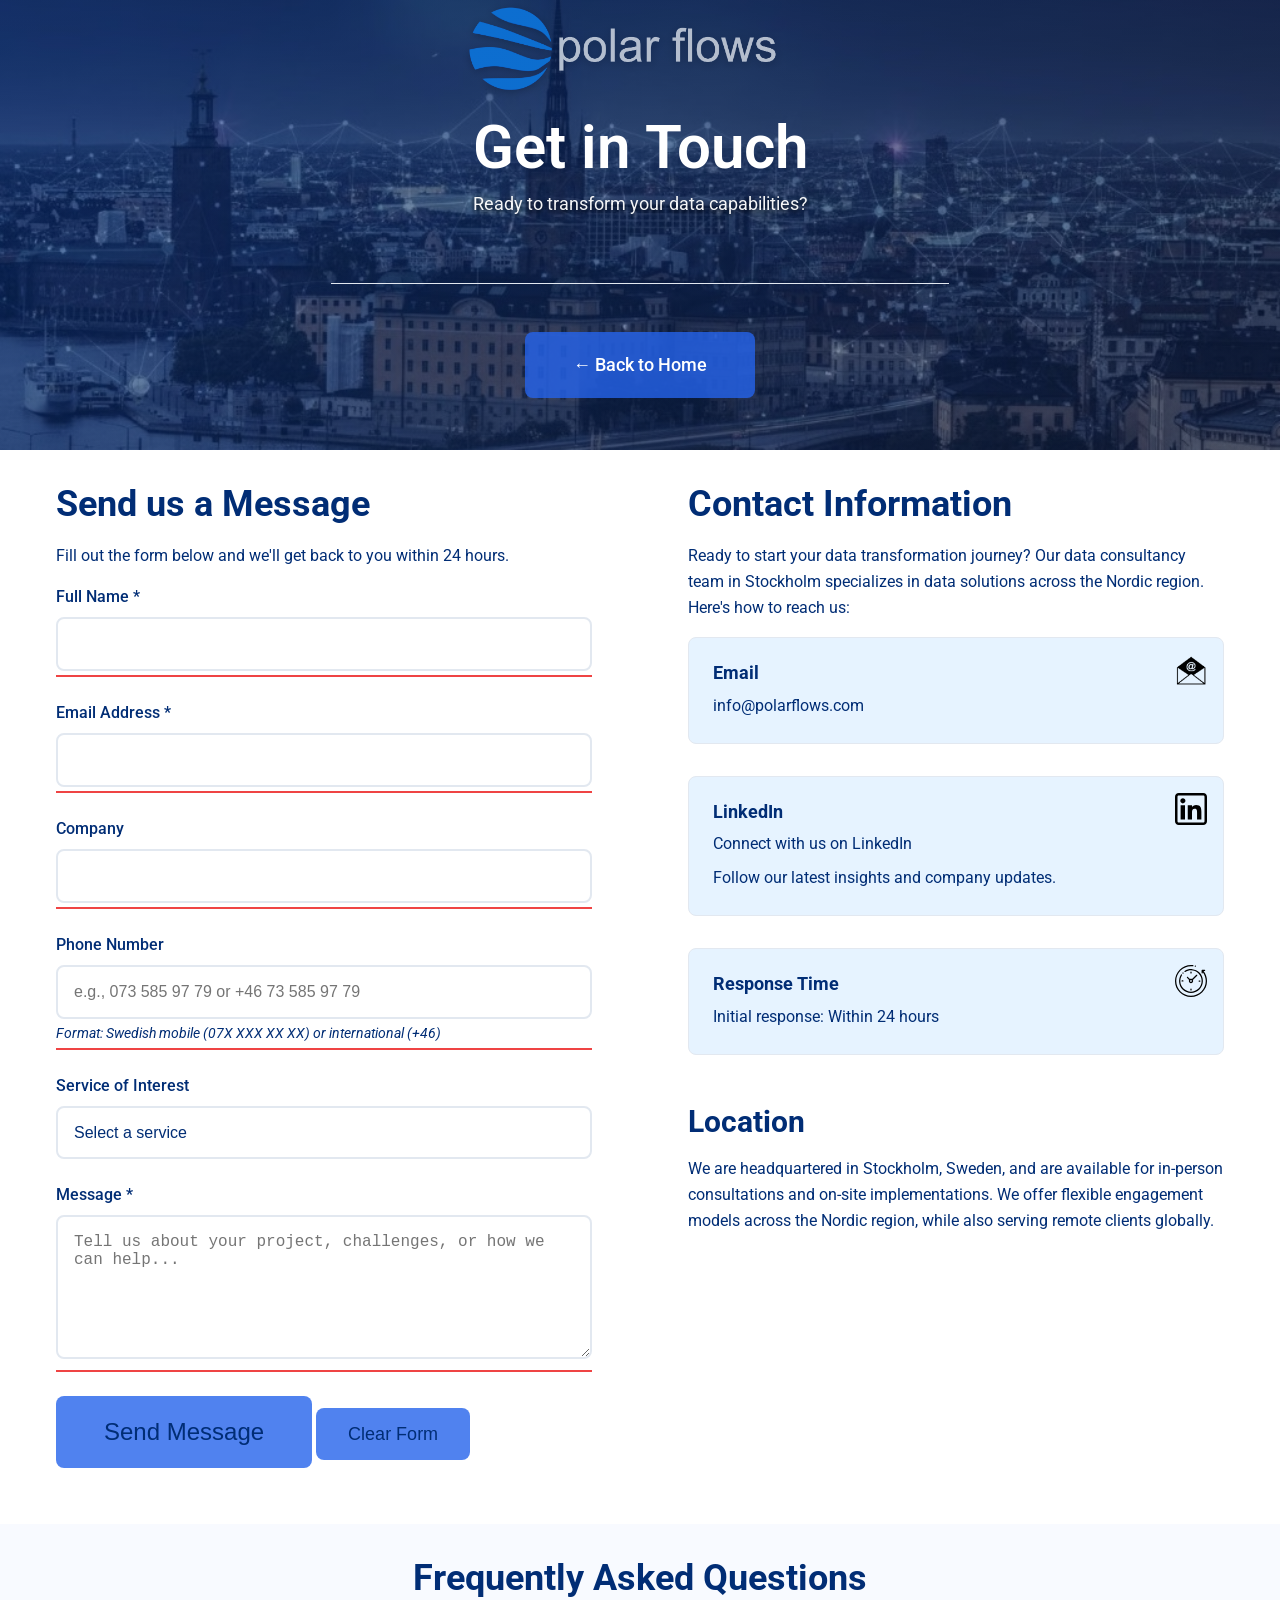
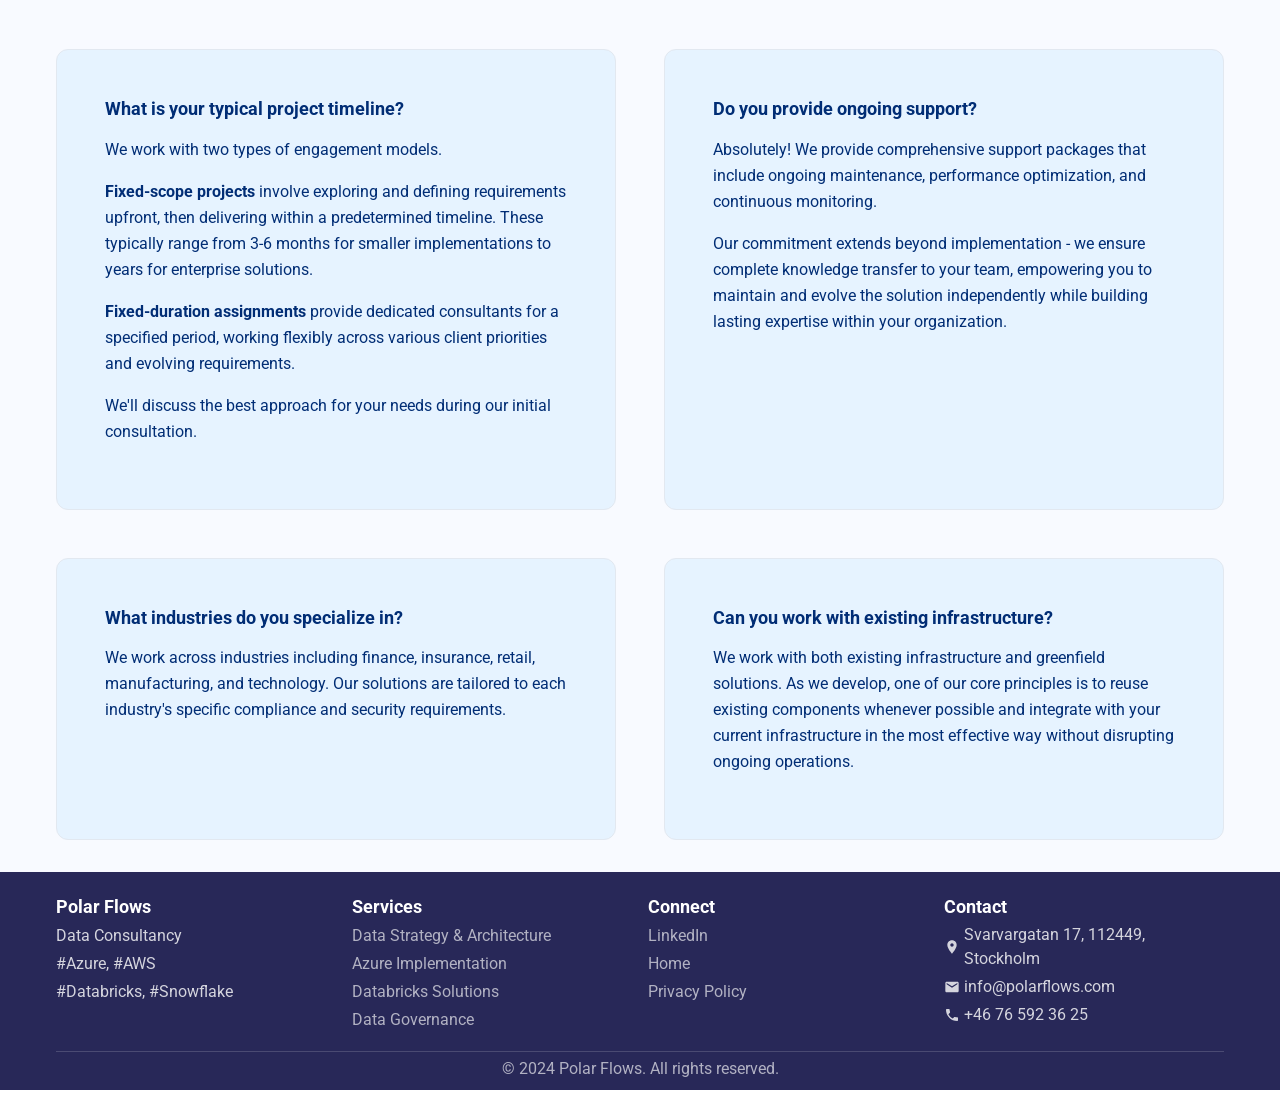
==== contact/index.html @ 95ea02e5 "solving conflicts" ====
<!DOCTYPE html>
<html lang="en">
<head>
    <meta charset="UTF-8">
    <meta name="viewport" content="width=device-width, initial-scale=1.0, maximum-scale=1.0, user-scalable=no">
    <title>Contact Us - Polar Flows</title>
    <meta name="description" content="Get in touch with Polar Flows for Azure & Databricks expertise, Data Governance, and MLOps solutions. Start your data transformation journey today.">
    <meta name="keywords" content="contact, Azure, Databricks, Data Governance, MLOps, consultancy, Polar Flows">
    <meta name="author" content="Polar Flows">
    
    <!-- Theme color for browser chrome -->
    <meta name="theme-color" content="#282858">
    
    <!-- Canonical URL -->
    <link rel="canonical" href="https://polarflows.com/contact">
    
    <!-- Open Graph / Facebook -->
    <meta property="og:type" content="website">
    <meta property="og:url" content="https://polarflows.com/contact">
    <meta property="og:title" content="Contact Us - Polar Flows">
    <meta property="og:description" content="Get in touch with Polar Flows for Azure & Databricks expertise, Data Governance, and MLOps solutions.">
    <meta property="og:image" content="https://polarflows.com/assets/img/og-image.jpg">
    
    <!-- Twitter -->
    <meta property="twitter:card" content="summary_large_image">
    <meta property="twitter:url" content="https://polarflows.com/contact">
    <meta property="twitter:title" content="Contact Us - Polar Flows">
    <meta property="twitter:description" content="Get in touch with Polar Flows for Azure & Databricks expertise, Data Governance, and MLOps solutions.">
    <meta property="twitter:image" content="https://polarflows.com/assets/img/og-image.jpg">
    
    <!-- Favicon -->
    <link rel="icon" type="image/png" href="../assets/img/polarflows/Polarflows-logo-favicon.png">
    <link rel="icon" type="image/png" sizes="32x32" href="../assets/img/polarflows/Polarflows-logo-favicon.png">
    <link rel="icon" type="image/png" sizes="16x16" href="../assets/img/polarflows/Polarflows-logo-favicon.png">
    <link rel="apple-touch-icon" href="../assets/img/polarflows/Polarflows-logo-favicon.png">
    
    <!-- Manifest -->
    <link rel="manifest" href="../manifest.webmanifest">
    
    <!-- Preload critical resources -->
    <link rel="preload" href="../assets/css/main.css?v=1.4.3" as="style">
    
    <!-- Preload critical hero background images for faster loading -->
    <link rel="preload" href="../assets/img/polarflows/Stockholm_modif.avif" as="image">
    <link rel="preload" href="../assets/img/polarflows/Stockholm_modif.webp" as="image">
    <link rel="preload" href="../assets/img/polarflows/Stockholm_modif.jpg" as="image">
    
    <!-- Google Fonts -->
    <link rel="preconnect" href="https://fonts.googleapis.com">
    <link rel="preconnect" href="https://fonts.gstatic.com" crossorigin>
    <link href="https://fonts.googleapis.com/css2?family=Roboto:wght@400&display=swap" rel="stylesheet">
    
    <!-- Stylesheets -->
    <link rel="stylesheet" href="../assets/css/tokens.css?v=1.0.1">
    <link rel="stylesheet" href="../assets/css/main.css?v=1.4.3">
    
    <!-- Google Analytics -->
    <script async src="https://www.googletagmanager.com/gtag/js?id=GA_MEASUREMENT_ID"></script>
    <script>
      window.dataLayer = window.dataLayer || [];
      function gtag(){dataLayer.push(arguments);}
      gtag('js', new Date());
      gtag('config', 'G-T4QYEHRGM4', {
        page_title: 'Contact Us - Polar Flows',
        page_location: 'https://polarflows.com/contact',
        custom_map: {
          'custom_parameter_1': 'contact_page',
          'custom_parameter_2': 'data_consultancy_inquiry'
        }
      });
    </script>
    
    <!-- Google Search Console -->
    <meta name="google-site-verification" content="yCCy1cGCD9oIauTuR-KCShezjoicf8y1z6M8MoCzg3g" />
    
    <!-- Structured Data -->
    <script type="application/ld+json">
    {
      "@context": "https://schema.org",
      "@type": "ContactPage",
      "name": "Contact Polar Flows",
      "description": "Get in touch with Polar Flows for Azure & Databricks expertise",
      "url": "https://polarflows.com/contact",
      "mainEntity": {
        "@type": "Organization",
        "name": "Polar Flows",
        "contactPoint": {
          "@type": "ContactPoint",
          "contactType": "customer service",
          "email": "info@polarflows.com"
        }
      }
    }
    </script>
</head>
<body id="top">
    <!-- Skip to content link for accessibility -->
    <a href="#main-content" class="skip-link">Skip to main content</a>
    
    
    <!-- Main content -->
    <main id="main-content" class="contact-page">
        <!-- Contact Hero Section -->
        <section class="hero" aria-labelledby="contact-hero-title">
            <!-- Background element for immediate loading -->
            <div class="hero-background-mobile"></div>
            <div class="container">
                <!-- Logo at top of hero section -->
                <div class="hero-logo-container">
                    <img src="../assets/img/polarflows/logo_v2_full_white.png" alt="Polar Flows Logo" class="hero-logo-static">
                </div>
                
                <div class="hero-content scroll-animate">
                    <h1 id="contact-hero-title" class="hero-title">Get in Touch</h1>
                    <p class="hero-subtitle">Ready to transform your data capabilities?</p>
                    <div class="back-to-home">
                        <a href="../" class="btn btn-secondary">
                            <span>&larr; Back to Home</span>
                        </a>
                    </div>
                </div>
            </div>
        </section>
        
        <!-- Contact Form Section -->
        <section class="section services" aria-labelledby="contact-form-title">
            <div class="container">
                <div class="grid grid-2">
                    <!-- Contact Form -->
                    <div class="scroll-animate stagger-1">
                        <h2 id="contact-form-title">Send us a Message</h2>
                        <p>Fill out the form below and we'll get back to you within 24 hours.</p>
                        
                        <form id="contact-form" class="contact-form" lang="en" novalidate>
                            <div class="form-group">
                                <label for="fullName" class="form-label">Full Name *</label>
                                <input type="text" id="fullName" name="fullName" class="form-input" required aria-describedby="name-error">
                                <div id="name-error" class="form-error" role="alert" aria-live="polite"></div>
                            </div>
                            
                            <div class="form-group">
                                <label for="email" class="form-label">Email Address *</label>
                                <input type="email" id="email" name="email" class="form-input" required aria-describedby="email-error">
                                <div id="email-error" class="form-error" role="alert" aria-live="polite"></div>
                            </div>
                            
                            <div class="form-group">
                                <label for="company" class="form-label">Company</label>
                                <input type="text" id="company" name="company" class="form-input" aria-describedby="company-error">
                                <div id="company-error" class="form-error" role="alert" aria-live="polite"></div>
                            </div>
                            
                            <div class="form-group">
                                <label for="phone" class="form-label">Phone Number</label>
                                <input type="tel" id="phone" name="phone" class="form-input" 
                                       placeholder="e.g., 073 585 97 79 or +46 73 585 97 79" 
                                       pattern="[\+]?[0-9\s\-\(\)]{7,20}"
                                       aria-describedby="phone-error phone-help">
                                <div id="phone-help" class="form-help">Format: Swedish mobile (07X XXX XX XX) or international (+46)</div>
                                <div id="phone-error" class="form-error" role="alert" aria-live="polite"></div>
                            </div>
                            
                            <div class="form-group">
                                <label for="service" class="form-label">Service of Interest</label>
                                <select id="service" name="service" class="form-input">
                                    <option value="">Select a service</option>
                                    <option value="data-strategy">Data Strategy & Architecture</option>
                                    <option value="azure-implementation">Azure Implementation</option>
                                    <option value="databricks-solutions">Databricks Solutions</option>
                                    <option value="data-governance">Data Governance</option>
                                    <option value="mlops-ai">MLOps & AI</option>
                                    <option value="performance-optimization">Performance Optimization</option>
                                    <option value="other">Other</option>
                                </select>
                            </div>
                            
                            <div class="form-group">
                                <label for="message" class="form-label">Message *</label>
                                <textarea id="message" name="message" class="form-textarea" rows="6" required aria-describedby="message-error" placeholder="Tell us about your project, challenges, or how we can help..."></textarea>
                                <div id="message-error" class="form-error" role="alert" aria-live="polite"></div>
                            </div>
                            
                            <div class="form-group">
                                <button type="submit" class="btn btn-primary btn-large">Send Message</button>
                                <button type="reset" class="btn btn-secondary">Clear Form</button>
                            </div>
                        </form>
                    </div>
                    
                    <!-- Contact Information -->
                    <div class="scroll-animate stagger-2">
                        <h2>Contact Information</h2>
                        <p>Ready to start your data transformation journey? Our data consultancy team in Stockholm specializes in data solutions across the Nordic region. Here's how to reach us:</p>
                        
                        <div class="contact-info">
                            <div class="contact-item" style="position: relative;">
                                <img src="../assets/img/logos/email-icon-black.png" alt="Email icon" width="32" height="32" style="position: absolute; top: 16px; right: 16px;">
                                <h3>Email</h3>
                                <p><a href="mailto:info@polarflows.com">info@polarflows.com</a></p>
                            </div>
                            
                            <div class="contact-item" style="position: relative;">
                                <img src="../assets/img/logos/linkedin.svg" alt="LinkedIn icon" width="32" height="32" style="position: absolute; top: 16px; right: 16px;">
                                <h3>LinkedIn</h3>
                                <p><a href="https://www.linkedin.com/company/polar-flows" target="_blank" rel="noopener noreferrer">Connect with us on LinkedIn</a></p>
                                <p>Follow our latest insights and company updates.</p>
                            </div>
                            
                            <div class="contact-item" style="position: relative;">
                                <img src="../assets/img/icons/Clock.svg" alt="Clock icon" width="32" height="32" style="position: absolute; top: 16px; right: 16px;">
                                <h3>Response Time</h3>
                                <p>Initial response: Within 24 hours</p>
                            </div>
                        </div>
                        
                        <div class="contact-map-placeholder">
                            <h3>Location</h3>
                            <p>We are headquartered in Stockholm, Sweden, and are available for in-person consultations and on-site implementations. We offer flexible engagement models across the Nordic region, while also serving remote clients globally.</p>
                        </div>
                    </div>
                </div>
            </div>
        </section>
        
        <!-- FAQ Section -->
        <section class="section value-props" aria-labelledby="faq-title">
            <div class="container">
                <h2 id="faq-title" class="text-center scroll-animate">Frequently Asked Questions</h2>
                <div class="faq-grid">
                    <div class="faq-item scroll-animate stagger-1">
                        <h3>What is your typical project timeline?</h3>
                        <p>We work with two types of engagement models.</p>
                        <p><strong>Fixed-scope projects</strong> involve exploring and defining requirements upfront, then delivering within a predetermined timeline. These typically range from 3-6 months for smaller implementations to years for enterprise solutions.</p>
                        <p><strong>Fixed-duration assignments</strong> provide dedicated consultants for a specified period, working flexibly across various client priorities and evolving requirements.</p>
                        <p>We'll discuss the best approach for your needs during our initial consultation.</p>
                    </div>
                    
                    <div class="faq-item scroll-animate stagger-2">
                        <h3>Do you provide ongoing support?</h3>
                        <p>Absolutely! We provide comprehensive support packages that include ongoing maintenance, performance optimization, and continuous monitoring.</p>
                        <p>Our commitment extends beyond implementation - we ensure complete knowledge transfer to your team, empowering you to maintain and evolve the solution independently while building lasting expertise within your organization.</p>
                    </div>
                    
                    <div class="faq-item scroll-animate stagger-3">
                        <h3>What industries do you specialize in?</h3>
                        <p>We work across industries including finance, insurance, retail, manufacturing, and technology. Our solutions are tailored to each industry's specific compliance and security requirements.</p>
                    </div>
                    
                    <div class="faq-item scroll-animate stagger-4">
                        <h3>Can you work with existing infrastructure?</h3>
                        <p>We work with both existing infrastructure and greenfield solutions. As we develop, one of our core principles is to reuse existing components whenever possible and integrate with your current infrastructure in the most effective way without disrupting ongoing operations.</p>
                    </div>
                </div>
            </div>
        </section>
        
    </main>
    
    <!-- Footer -->
    <footer class="footer" role="contentinfo">
        <div class="container">
            <div class="footer-content">
                <div class="footer-section">
                    <h3>Polar Flows</h3>
                    <p>Data Consultancy</p>
                    <p>#Azure, #AWS</p>
                    <p>#Databricks, #Snowflake</p>
                </div>
                
                <div class="footer-section">
                    <h3>Services</h3>
                    <p><a href="../#services">Data Strategy & Architecture</a></p>
                    <p><a href="../#services">Azure Implementation</a></p>
                    <p><a href="../#services">Databricks Solutions</a></p>
                    <p><a href="../#services">Data Governance</a></p>
                </div>
                
                <div class="footer-section">
                    <h3>Connect</h3>
                    <p><a href="https://www.linkedin.com/company/polar-flows" target="_blank" rel="noopener noreferrer">LinkedIn</a></p>
                    <p><a href="../">Home</a></p>
                    <p><a href="../privacy-policy/">Privacy Policy</a></p>
                </div>
                
                                 <div class="footer-section">
                     <h3>Contact</h3>
                     <div class="contact-info">
                         <div class="contact-item">
                             <svg class="contact-icon" width="16" height="16" viewBox="0 0 24 24" fill="currentColor">
                                 <path d="M12 2C8.13 2 5 5.13 5 9c0 5.25 7 13 7 13s7-7.75 7-13c0-3.87-3.13-7-7-7zm0 9.5c-1.38 0-2.5-1.12-2.5-2.5s1.12-2.5 2.5-2.5 2.5 1.12 2.5 2.5-1.12 2.5-2.5 2.5z"/>
                             </svg>
                             <span>Svarvargatan 17, 112449, Stockholm</span>
                         </div>
                         <div class="contact-item">
                             <svg class="contact-icon" width="16" height="16" viewBox="0 0 24 24" fill="currentColor">
                                 <path d="M20 4H4c-1.1 0-1.99.9-1.99 2L2 18c0 1.1.9 2 2 2h16c1.1 0 2-.9 2-2V6c0-1.1-.9-2-2-2zm0 4l-8 5-8-5V6l8 5 8-5v2z"/>
                             </svg>
                             <span>info@polarflows.com</span>
                         </div>
                         <div class="contact-item">
                             <svg class="contact-icon" width="16" height="16" viewBox="0 0 24 24" fill="currentColor">
                                 <path d="M6.62 10.79c1.44 2.83 3.76 5.14 6.59 6.59l2.2-2.2c.27-.27.67-.36 1.02-.24 1.12.37 2.33.57 3.57.57.55 0 1 .45 1 1V20c0 .55-.45 1-1 1-9.39 0-17-7.61-17-17 0-.55.45-1 1-1h3.5c.55 0 1 .45 1 1 0 1.25.2 2.45.57 3.57.11.35.03.74-.25 1.02l-2.2 2.2z"/>
                             </svg>
                             <span>+46 76 592 36 25</span>
                         </div>
                     </div>
                 </div>
            </div>
            
            <div class="footer-bottom">
                <p>&copy; 2024 Polar Flows. All rights reserved.</p>
            </div>
        </div>
    </footer>
    
    <!-- Back to top button -->
    <a href="#main-content" class="back-to-top" aria-label="Back to top">&uarr;</a>
    
    <!-- Privacy Policy Modal (Hidden by default) -->
    <div id="privacy-modal" class="modal" style="display: none;" role="dialog" aria-labelledby="privacy-modal-title" aria-hidden="true">
        <div class="modal-content">
            <h2 id="privacy-modal-title">Privacy Policy</h2>
            <p>This privacy policy describes how Polar Flows collects, uses, and protects your information when you use our website.</p>
            <p>We collect information you provide directly to us, such as when you contact us through our contact form. We use this information to respond to your inquiries and provide our services.</p>
            <p>We do not sell, trade, or otherwise transfer your personal information to third parties without your consent.</p>
            <button class="btn btn-primary" onclick="document.getElementById('privacy-modal').style.display='none'">Close</button>
        </div>
    </div>
    
    <!-- Umami Analytics -->
    <script defer src="https://cloud.umami.is/script.js" data-website-id="071c6b12-3f4d-4ae3-b015-c1f806563cd6"></script>
    
    <!-- JavaScript -->
    <script type="module" src="../assets/js/main.js?v=1.1.4"></script>
    
    <!-- Contact Form Submission Script -->
    <script>
    // Use the Logic App URL directly (constants are loaded in main.js)
    const LOGIC_APP_URL = "https://prod-129.westeurope.logic.azure.com:443/workflows/c7b3bf9aade34af395b1675e1df507ea/triggers/manual/paths/invoke?api-version=2016-10-01&sp=%2Ftriggers%2Fmanual%2Frun&sv=1.0&sig=wcTbcjNOz3OHrqhvXcr90GkvI8ri7GPOfueMuuC5UyM";

    // Custom notification function
    function showFormNotification(message, type = 'info') {
      // Remove any existing notifications
      const existingNotification = document.querySelector('.form-notification');
      if (existingNotification) {
        existingNotification.remove();
      }

      // Create notification element
      const notification = document.createElement('div');
      notification.className = `form-notification form-notification-${type}`;
      notification.innerHTML = `
        <div class="form-notification-content">
          <span class="form-notification-message">${message}</span>
          <button class="form-notification-close" onclick="this.parentElement.parentElement.remove()">&times;</button>
        </div>
      `;

      // Insert right above the submit button
      const submitButton = document.querySelector('#contact-form .btn-primary');
      const formGroup = submitButton.closest('.form-group');
      formGroup.insertBefore(notification, formGroup.firstChild);

      // Auto-remove after 5 seconds for success messages
      if (type === 'success') {
        setTimeout(() => {
          if (notification.parentElement) {
            notification.remove();
          }
        }, 5000);
      }
    }

    document.getElementById('contact-form').addEventListener('submit', async (e) => {
      e.preventDefault();
      
      // Get form data
      const fullName = document.getElementById('fullName').value.trim();
      const email = document.getElementById('email').value.trim();
      const company = document.getElementById('company').value.trim() || "";
      const phone = document.getElementById('phone').value.trim() || "";
      const service = document.getElementById('service').value || "";
      const message = document.getElementById('message').value.trim();
      
      // Enhanced validation - check for any existing error messages
      const hasErrors = document.querySelectorAll('.form-error').length > 0;
      if (hasErrors) {
        showFormNotification('Please fill in all required fields correctly before submitting the form.', 'error');
        return;
      }
      
      // Basic required field validation
      if (!fullName || !email || !message) {
        showFormNotification('Please fill in all required fields (Full Name, Email, and Message).', 'error');
        return;
      }
      
      // Email validation
      const emailPattern = /^[^\s@]+@[^\s@]+\.[^\s@]+$/;
      if (!emailPattern.test(email)) {
        showFormNotification('Please enter a valid email address (e.g., user@example.com)', 'error');
        return;
      }
      
      // Phone number validation (if provided)
      if (phone) {
        const phonePattern = /^[\+]?[0-9\s\-\(\)]{7,20}$/;
        if (!phonePattern.test(phone)) {
          showFormNotification('Please enter a valid phone number (Swedish: 07X XXX XX XX or international: +46)', 'error');
          return;
        }
      }
      
      // Message length validation
      if (message.length < 10) {
        showFormNotification('Message must be at least 10 characters long.', 'error');
        return;
      }
      
      // Phone number formatting (optional)
      let formattedPhone = phone;
      if (phone) {
        // Remove all non-digit characters except + for international format
        const cleaned = phone.replace(/[^\d+]/g, '');
        if (cleaned.startsWith('+')) {
          formattedPhone = cleaned;
        } else if (cleaned.startsWith('0') && cleaned.length === 10) {
          // Swedish mobile format: 07X XXX XX XX
          formattedPhone = cleaned.replace(/(\d{3})(\d{3})(\d{2})(\d{2})/, '$1 $2 $3 $4');
        } else {
          formattedPhone = cleaned;
        }
      }
      
      const data = {
        fullName: fullName,
        email: email,
        company: company,
        phone: formattedPhone,
        service: service,
        message: message
      };
      
      try {
        const res = await fetch(LOGIC_APP_URL, {
          method: 'POST',
          headers: {'Content-Type': 'application/json'},
          body: JSON.stringify(data)
        });
        
        if (res.ok) {
          showFormNotification('Thank you! Your message has been sent. We\'ll get back to you within 24 hours.', 'success');
          document.getElementById('contact-form').reset();
          // Clear any remaining error messages
          document.querySelectorAll('.form-error').forEach(error => error.remove());
        } else {
          showFormNotification('Could not send message. Please try again or contact us directly at info@polarflows.com', 'error');
        }
      } catch (error) {
        console.error('Form submission error:', error);
        showFormNotification('An error occurred while sending your message. Please try again or contact us directly at info@polarflows.com', 'error');
      }
    });
    
    // Fix autofill validation issue and ensure proper error messages
    document.addEventListener('DOMContentLoaded', function() {
      const formInputs = document.querySelectorAll('#contact-form input, #contact-form textarea, #contact-form select');
      
      function clearFieldError(input) {
        input.classList.remove('error');
        const errorElement = document.getElementById(input.getAttribute('aria-describedby'));
        if (errorElement) {
          errorElement.textContent = '';
        }
      }
      
      function validateField(input) {
        const value = input.value.trim();
        let isValid = true;
        let errorMessage = '';
        
        // Clear any existing error first
        clearFieldError(input);
        
        // Validate based on field type
        if (input.hasAttribute('required') && !value) {
          isValid = false;
          errorMessage = 'This field is required';
        } else if (input.type === 'email' && value) {
          const emailPattern = /^[^\s@]+@[^\s@]+\.[^\s@]+$/;
          if (!emailPattern.test(value)) {
            isValid = false;
            errorMessage = 'Please enter a valid email address (e.g., user@example.com)';
          }
        } else if (input.name === 'phone' && value) {
          const phonePattern = /^[\+]?[0-9\s\-\(\)]{7,20}$/;
          if (!phonePattern.test(value)) {
            isValid = false;
            errorMessage = 'Please enter a valid phone number (Swedish: 07X XXX XX XX or international: +46)';
          }
        } else if (input.name === 'fullName' && value) {
          if (value.length < 2) {
            isValid = false;
            errorMessage = 'Name must be at least 2 characters long';
          } else if (!/^[a-zA-Z\s'-]+$/.test(value)) {
            isValid = false;
            errorMessage = 'Name can only contain letters, spaces, hyphens, and apostrophes';
          }
        } else if (input.name === 'message' && value) {
          if (value.length < 10) {
            isValid = false;
            errorMessage = 'Message must be at least 10 characters long';
          }
        }
        
        // Show error if invalid
        if (!isValid) {
          input.classList.add('error');
          const errorElement = document.getElementById(input.getAttribute('aria-describedby'));
          if (errorElement) {
            errorElement.textContent = errorMessage;
          }
        }
        
        return isValid;
      }
      
      formInputs.forEach(input => {
        // Listen for input events (triggers on autofill and typing)
        input.addEventListener('input', function() {
          validateField(this);
        });
        
        // Listen for change events (backup for autofill)
        input.addEventListener('change', function() {
          validateField(this);
        });
        
        // Listen for blur events (when user leaves field)
        input.addEventListener('blur', function() {
          validateField(this);
        });
        
        // Listen for animationstart (triggers when autofill animation starts)
        input.addEventListener('animationstart', function() {
          setTimeout(() => validateField(this), 50);
        });
        
        // Listen for webkitAnimationStart (for webkit browsers)
        input.addEventListener('webkitAnimationStart', function() {
          setTimeout(() => validateField(this), 50);
        });
      });
      
      // Check for autofilled values after a delay (fallback method)
      setTimeout(function() {
        formInputs.forEach(input => {
          if (input.value && input.value.trim() !== '') {
            validateField(input);
          }
        });
      }, 200);
      
      // Also check when the page becomes visible (in case autofill happens after page load)
      document.addEventListener('visibilitychange', function() {
        if (!document.hidden) {
          setTimeout(function() {
            formInputs.forEach(input => {
              if (input.value && input.value.trim() !== '') {
                validateField(input);
              }
            });
          }, 100);
        }
      });
    });
    </script>
    
    <!-- Fallback for non-JS users -->
    <noscript>
        <div style="background: #f8f9fa; padding: 20px; text-align: center; border: 1px solid #dee2e6; margin: 20px;">
            <p>This website requires JavaScript to function properly. Please enable JavaScript in your browser.</p>
        </div>
    </noscript>
    
    <!-- Force scroll to top on page reload -->
    <script>
        // Force scroll to top when page is reloaded
        window.addEventListener('beforeunload', function() {
            window.scrollTo(0, 0);
        });
        
        // Force scroll to top after logo positioning is calculated
        window.addEventListener('load', function() {
            // Small delay to ensure logo positioning is done first
            setTimeout(() => {
                window.scrollTo(0, 0);
            }, 100);
        });
        
        // Force scroll to top immediately (before any other scripts)
        window.scrollTo(0, 0);

        // Set small logo dimensions using global function
        window.addEventListener('load', () => {
            setTimeout(() => {
                if (window.getFinalLogoProperties) {
                    const logoProps = window.getFinalLogoProperties();
                    console.log('Contact page small logo using global logo properties:', logoProps);
                    const smallLogo = document.getElementById('navbar-small-logo');
                    if (smallLogo) {
                        smallLogo.style.top = `${logoProps.top}px`;
                        smallLogo.style.left = `${logoProps.left}px`;
                        smallLogo.style.width = `${logoProps.width}px`;
                        smallLogo.style.height = `${logoProps.height}px`;
                    }
                }
            }, 200);
        });
        
    </script>
</body>
</html>
---- assets/css/main.css ----
/* ==========================================================================
   Main Stylesheet - Polar Flows
   ========================================================================== */

@import 'tokens.css';

/* ===== CSS Reset & Base Styles ===== */
*,
*::before,
*::after {
  box-sizing: border-box;
  margin: 0;
  padding: 0;
}

html {
  scroll-behavior: smooth;
  font-size: 16px;
  line-height: var(--pf-line-height-normal);
}

/* Enhanced smooth scrolling */
html {
  scroll-behavior: smooth;
  scroll-padding-top: 100px; /* Account for fixed navbar */
}

/* Custom scrollbar for webkit browsers */
::-webkit-scrollbar {
  width: 8px;
}

::-webkit-scrollbar-track {
  background: var(--pf-bg-secondary);
}

::-webkit-scrollbar-thumb {
  background: var(--pf-primary);
  border-radius: 4px;
}

::-webkit-scrollbar-thumb:hover {
  background: var(--pf-primary-dark);
}

body {
  font-family: 'Roboto', -apple-system, BlinkMacSystemFont, 'Segoe UI', Oxygen, Ubuntu, Cantarell, sans-serif;
  font-size: var(--pf-font-size-base);
  font-weight: 400;
  line-height: var(--pf-line-height-normal);
  color: var(--pf-text-primary, #012d75);
  background-color: var(--pf-bg-primary, #ffffff);
  -webkit-font-smoothing: antialiased;
  -moz-osx-font-smoothing: grayscale;
  /* Mobile optimization */
  -webkit-text-size-adjust: 100%;
  -ms-text-size-adjust: 100%;
  text-size-adjust: 100%;
}

/* ===== iOS Compatibility Fix for Older Versions ===== */
/* Direct targeting of older iOS Safari versions */
/* This will apply to all browsers, but modern browsers will override with CSS custom properties */

/* Force dark text for all elements except hero section, footer, and mobile menu */
body,
h1, h2, h3, h4, h5, h6,
p,
div,
span,
section,
article,
aside,
main,
header,
nav,
ul, ol, li,
a,
button,
input,
textarea,
label,
.form-label,
.value-prop-description,
.service-description,
.testimonial-author,
.testimonial-company,
.about-content p,
.journey-description,
.journey-steps li,
.team-card .team-name,
.team-card .team-role,
.team-card .team-bio,
.contact-cta,
.form-help,
.faq-item p,
.modal-content h2,
.modal-content p,
.privacy-text h3,
.privacy-text li,
.partnership-name {
  color: #012d75 !important;
}

/* Force white text in hero section, footer, and mobile menu */
.hero,
.hero *,
.hero-title-gray,
.hero-title-white,
.hero-subtitle,
.hero-content,
.hero-content *,
.footer,
.footer *,
.footer-section h3,
.footer-section p,
.footer-section a,
.footer .contact-icon,
.footer .contact-item span,
.footer-bottom,
.footer-bottom p,
.navbar-nav a {
  color: #ffffff !important;
}

/* Force white background for body */
body {
  background-color: #ffffff !important;
}

/* Force dark text for secondary/muted text */
.testimonial-text,
.privacy-text .last-updated,
.testimonial-company,
.form-help {
  color: #123456 !important;
}

/* Ensure hero section background is preserved */
.hero {
  background-color: transparent !important;
}

/* Override any white text that might be inherited, except hero, footer, and mobile menu */
*:not(.hero):not(.hero *):not(.footer):not(.footer *):not(.navbar-nav):not(.navbar-nav *) {
  color: #012d75 !important;
}

/* ===== Typography ===== */
h1, h2, h3, h4, h5, h6 {
  font-weight: var(--pf-font-weight-bold);
  line-height: var(--pf-line-height-tight);
  margin-bottom: var(--pf-space-md);
  color: var(--pf-text-primary, #012d75);
  /* Mobile optimization */
  word-wrap: break-word;
  overflow-wrap: break-word;
}

h1 { font-size: var(--pf-font-size-4xl); }
h2 { font-size: var(--pf-font-size-3xl); }
h3 { font-size: var(--pf-font-size-2xl); }
h4 { font-size: var(--pf-font-size-xl); }
h5 { font-size: var(--pf-font-size-lg); }
h6 { font-size: var(--pf-font-size-base); }

/* Mobile-first typography scaling */
@media (min-width: 768px) {
  h1 { font-size: var(--pf-font-size-5xl); }
  h2 { font-size: var(--pf-font-size-4xl); }
  h3 { font-size: var(--pf-font-size-3xl); }
  h4 { font-size: var(--pf-font-size-2xl); }
  h5 { font-size: var(--pf-font-size-xl); }
  h6 { font-size: var(--pf-font-size-lg); }
}

p {
  margin-bottom: var(--pf-space-md);
  color: var(--pf-text-primary, #012d75);
  /* Mobile optimization */
  line-height: var(--pf-line-height-relaxed);
}

a {
  color: var(--pf-primary);
  text-decoration: none;
  transition: color var(--pf-transition-fast);
  /* Mobile optimization */
  -webkit-tap-highlight-color: transparent;
}

a:hover,
a:focus {
  color: var(--pf-primary-dark);
  text-decoration: underline;
}

/* ===== Layout & Containers ===== */
.container {
  width: 100%;
  max-width: 1200px;
  margin: 0 auto;
  padding: 0 var(--pf-space-md);
}

.container-wide {
  width: 100%;
  max-width: 1400px;
  margin: 0 auto;
  padding: 0 var(--pf-space-md);
}

/* Mobile-first container padding */
@media (max-width: 767px) {
  .container,
  .container-wide {
    padding: 0 var(--pf-space-sm);
  }
}

.section {
  padding: var(--pf-space-2xl) 0;
}

.section-sm {
  padding: var(--pf-space-xl) 0;
}

.section-lg {
  padding: var(--pf-space-3xl) 0;
}

/* Desktop section padding */
@media (min-width: 768px) {
  .section {
    padding: var(--pf-space-4xl) 0;
  }
  
  .section-sm {
    padding: var(--pf-space-2xl) 0;
  }
  
  .section-lg {
    padding: var(--pf-space-4xl) 0;
  }
}

/* ===== Grid System ===== */
.grid {
  display: grid;
  gap: var(--pf-space-lg);
}

/* Mobile-first: single column by default */
.grid-2, .grid-3, .grid-4 {
  grid-template-columns: 1fr;
}

/* Tablet: 2 columns */
@media (min-width: 768px) {
  .grid-2 {
    grid-template-columns: repeat(2, 1fr);
  }
}

/* Desktop: 3-4 columns */
@media (min-width: 992px) {
  .grid-3 {
    grid-template-columns: repeat(3, 1fr);
  }
  
  .grid-4 {
    grid-template-columns: repeat(4, 1fr);
  }
}

/* ===== Buttons ===== */
.btn {
  display: inline-flex;
  align-items: center;
  justify-content: center;
  padding: var(--pf-space-md) var(--pf-space-xl);
  font-size: var(--pf-font-size-lg);
  font-weight: var(--pf-font-weight-medium);
  line-height: 1;
  text-decoration: none;
  border: 2px solid transparent;
  border-radius: var(--pf-radius-lg);
  cursor: pointer;
  transition: all var(--pf-transition-fast);
  min-height: 52px;
  /* Mobile optimization */
  -webkit-tap-highlight-color: transparent;
  touch-action: manipulation;
  user-select: none;
}

/* Mobile button sizing */
@media (max-width: 767px) {
  .btn {
    padding: var(--pf-space-lg) var(--pf-space-xl);
    min-height: 56px; /* Touch-friendly minimum */
    font-size: var(--pf-font-size-base);
    width: 100%; /* Full width on mobile */
    max-width: 300px; /* But not too wide */
  }

  /* Ensure journey buttons are centered on the smallest screens */
  .journey-card .btn {
    display: block;
    margin-left: auto;
    margin-right: auto;
  }
}

.btn-primary {
  background-color: rgba(37, 99, 235, 0.8);
  color: var(--pf-white);
  border: none;
}

.btn-primary:hover,
.btn-primary:focus {
  background-color: var(--pf-primary);
  color: var(--pf-white);
  text-decoration: none;
}

.btn-secondary {
  background-color: rgba(37, 99, 235, 0.8);
  color: var(--pf-white);
  border: none;
}

.btn-secondary:hover,
.btn-secondary:focus {
  background-color: var(--pf-primary);
  color: var(--pf-white);
  text-decoration: none;
}

/* Back to Home Button */
.back-to-home {
  margin-top: 2rem;
  text-align: center;
}

.back-to-home .btn {
  display: inline-flex;
  align-items: center;
  gap: 0.5rem;
  font-size: 0.9rem;
  padding: 0.75rem 1.5rem;
}

.btn-large {
  padding: var(--pf-space-lg) var(--pf-space-2xl);
  font-size: var(--pf-font-size-2xl);
  min-height: 64px;
}

/* Mobile large button */
@media (max-width: 767px) {
  .btn-large {
    padding: var(--pf-space-xl) var(--pf-space-2xl);
    font-size: var(--pf-font-size-xl);
    min-height: 60px;
  }
  
  /* Contact form buttons mobile optimization */
  .contact-page .form-group .btn {
    width: 100%;
    margin-bottom: var(--pf-space-sm);
    padding: var(--pf-space-lg) var(--pf-space-xl);
    font-size: var(--pf-font-size-base);
    min-height: 48px;
  }
  
  .contact-page .form-group .btn:last-child {
    margin-bottom: 0;
  }
}

/* ===== Logo Transition Container ===== */
.logo-transition-container {
  position: fixed;
  top: 0;
  left: 0;
  width: 100%;
  height: 100vh;
  pointer-events: none;
  z-index: 1021;
}

.transition-logo {
  position: absolute;
  top: 15%; /* Default position - JavaScript will override with safe position */
  left: 50%;
  transform: translate(-50%, -50%);
  width: 100%;
  max-width: min(600px, 70vw);
  min-width: 200px;
  height: auto;
  opacity: 0; /* Initially hidden until JavaScript calculates position */
  filter: drop-shadow(0 2px 4px rgba(0, 0, 0, 0.3));
  z-index: 500; /* Much lower than navbar (1020) and mobile menu (1030) */
  /* No CSS transition - handled by JavaScript for scroll-based animation */
}

/* Initial state - logo in hero position (higher up) */
.transition-logo.in-hero {
  top: 15%; /* Default position - JavaScript will override with safe position */
  left: 50%;
  transform: translate(-50%, -50%);
  width: 100%;
  max-width: min(600px, 70vw);
  min-width: 200px;
  height: auto;
}


.transition-logo.in-navbar {
  top: 10px;
  left: 20px;
  transform: translateX(0);
  width: auto;
  height: 60px;
  max-width: none;
  min-width: auto;
}

/* Hide navbar logo when transition logo is active */
.transition-logo.in-navbar ~ * .navbar-logo {
  opacity: 0;
  visibility: hidden;
}

/* ===== Navigation ===== */
.navbar {
  position: fixed;
  top: 0;
  left: 0;
  right: 0;
  background-color: rgba(40, 40, 88, 0.3);
  -webkit-backdrop-filter: blur(8px);
  backdrop-filter: blur(8px);
  border-bottom: 1px solid rgba(40, 40, 88, 0.2);
  z-index: var(--pf-z-sticky);
  transition: all var(--pf-transition-normal);
  color: var(--pf-white);
  height: 70px;
}

.navbar.nav--scrolled {
  background-color: rgb(40, 40, 88);
  box-shadow: 0 6px 20px rgba(40, 40, 88, 0.1);
}

.navbar-container {
  display: flex;
  align-items: center;
  justify-content: space-between;
  padding: 0 var(--pf-space-md);
  position: relative;
  width: 100%;
  max-width: 1200px;
  margin: 0 auto;
  height: 70px;
}

.navbar-brand {
  display: flex;
  align-items: center;
  font-size: var(--pf-font-size-3xl);
  font-weight: var(--pf-font-weight-bold);
  color: var(--pf-white);
  text-decoration: none;
  /* Simple hover effect to change text color */
  transition: color var(--pf-transition-fast);
}

.navbar-brand:hover {
  color: rgba(255, 255, 255, 0.8);
}

.navbar-logo {
  height: 75px;
  width: auto;
  margin-right: 0;
  padding: 10px 0 0 0;
  display: flex;
  align-items: center;
  opacity: 0;
  visibility: hidden;
  transition: all var(--pf-transition-normal);
}

.navbar-nav {
  display: flex;
  list-style: none;
  margin: 0;
  padding: 0;
  gap: var(--pf-space-lg);
  align-items: center;
}

.navbar-nav a {
  color: var(--pf-white);
  text-decoration: none;
  font-size: var(--pf-font-size-xl);
  font-weight: var(--pf-font-weight-medium);
  padding: var(--pf-space-sm) var(--pf-space-md);
  border-radius: var(--pf-radius-md);
  transition: all var(--pf-transition-fast);
  /* Mobile optimization */
  -webkit-tap-highlight-color: transparent;
  touch-action: manipulation;
}

.navbar-nav a:hover,
.navbar-nav a:focus {
  background-color: rgba(255, 255, 255, 0.1);
  color: var(--pf-white);
}

.navbar-toggle {
  display: none;
  flex-direction: column;
  align-items: center;
  justify-content: center;
  width: 44px; /* Touch-friendly size */
  height: 44px; /* Touch-friendly size */
  background: none;
  border: none;
  cursor: pointer;
  padding: var(--pf-space-xs);
  position: relative;
  z-index: 1001;
  /* Mobile optimization */
  -webkit-tap-highlight-color: transparent;
  touch-action: manipulation;
}

.navbar-toggle span {
  width: 25px;
  height: 3px;
  background-color: var(--pf-white);
  margin: 2px 0;
  transition: var(--pf-transition-fast);
  border-radius: 2px;
}

.navbar-toggle.active span:nth-child(1) {
  transform: rotate(45deg) translate(5px, 5px);
}

.navbar-toggle.active span:nth-child(2) {
  opacity: 0;
}

.navbar-toggle.active span:nth-child(3) {
  transform: rotate(-45deg) translate(7px, -6px);
}

/* Hide mobile menu button on non-home pages */
body:not(.home-page) .navbar-toggle {
  display: none !important;
}

/* Back to home button for non-home pages */
.navbar-back-home {
  display: none;
  flex-direction: column;
  align-items: center;
  justify-content: center;
  width: 44px; /* Touch-friendly size */
  height: 44px; /* Touch-friendly size */
  background: none;
  border: none;
  cursor: pointer;
  padding: var(--pf-space-xs);
  position: relative;
  z-index: 1001;
  color: var(--pf-white);
  transition: var(--pf-transition-fast);
  /* Mobile optimization */
  -webkit-tap-highlight-color: transparent;
  touch-action: manipulation;
}

.navbar-back-home:hover {
  color: rgba(255, 255, 255, 0.8);
}

.navbar-back-home:focus {
  outline: 2px solid var(--pf-white);
  outline-offset: 2px;
}

/* Show back to home button on non-home pages */
body:not(.home-page) .navbar-back-home {
  display: flex;
}

/* Hide mobile menu on non-home pages */
body:not(.home-page) .navbar-nav {
  display: none !important;
}

/* Small logo for non-home pages */
.navbar-small-logo {
  position: fixed;
  z-index: 1020;
  pointer-events: none;
  display: none;
  padding: 0 !important;
  margin: 0 !important;
  box-sizing: border-box !important;
}

.navbar-small-logo .small-logo {
  width: 100%;
  height: 100%;
  object-fit: contain;
}

/* Show small logo on non-home pages */
body:not(.home-page) .navbar-small-logo {
  display: block;
}


/* Small desktop navigation - narrow windows */
@media (max-width: 1200px) and (min-width: 1024px) {
  .navbar-container {
    padding: 0 var(--pf-space-md);
    height: 70px;
  }
  
  .navbar-nav {
    gap: var(--pf-space-lg);
  }
  
  .navbar-nav a {
    font-size: var(--pf-font-size-lg);
    padding: var(--pf-space-sm) var(--pf-space-sm);
  }
}

/* Tablet navigation - intermediate breakpoint */
@media (max-width: 1023px) and (min-width: 901px) {
  .navbar-container {
    padding: 0 var(--pf-space-sm);
    height: 70px;
  }
  
  .navbar-brand {
    font-size: var(--pf-font-size-2xl);
  }
  
  .navbar-logo {
    height: 70px;
    width: auto;
    margin-right: 0;
    padding: 10px 0 0 0;
    display: flex;
    align-items: center;
  }
  
  
  .transition-logo.in-navbar {
    height: 55px;
    top: 8px;
    left: 15px;
  }
  
  .navbar-nav {
    gap: var(--pf-space-lg);
  }
  
  .navbar-nav a {
    font-size: var(--pf-font-size-lg);
    padding: var(--pf-space-sm) var(--pf-space-sm);
  }
}

/* Mobile navigation */
@media (max-width: 900px) {
  .navbar-toggle {
    display: flex;
  }
  
  /* Hide desktop navigation on mobile */
  .navbar-nav {
    display: flex;
    position: absolute;
    top: calc(100% + 8px);
    right: 0;
    width: auto;
    min-width: 150px;
    max-width: 50vw;
    background: linear-gradient(135deg, rgba(40, 40, 88, 0.95) 0%, rgba(40, 40, 88, 0.85) 100%);
    flex-direction: column;
    padding: var(--pf-space-sm);
    border: none;
    box-shadow: 0 8px 32px rgba(0, 0, 0, 0.25), inset 0 1px 0 rgba(255, 255, 255, 0.1);
    border-radius: var(--pf-radius-lg) 0 0 var(--pf-radius-lg);
    /* Mobile optimization */
    max-height: calc(100vh - 80px);
    overflow-y: auto;
    -webkit-overflow-scrolling: touch;
    margin-right: 0;
    z-index: 1030; /* Higher than navbar (1020) and transition logo (1010) */
    /* Ensure proper positioning */
    width: auto;
    box-sizing: border-box;
    /* Slide animation properties */
    transform: translateX(100%);
    transition: transform 0.3s ease-in-out, opacity 0.3s ease-in-out, visibility 0.3s ease-in-out;
    opacity: 0;
    visibility: hidden;
  }
  
  .navbar-nav.active {
    display: flex;
    transform: translateX(0);
    opacity: 1;
    visibility: visible;
  }
  
  .navbar-nav li {
    width: 100%;
    border-bottom: none;
  }
  
  .navbar-nav li:last-child {
    border-bottom: none;
  }
  
  .navbar-nav a {
    padding: var(--pf-space-xs) var(--pf-space-sm);
    font-size: var(--pf-font-size-lg);
    width: 100%;
    text-align: left;
    color: var(--pf-text-light, #ffffff);
    /* Better touch targets */
    min-height: 32px;
    display: flex;
    align-items: center;
    justify-content: center;
    transition: background-color var(--pf-transition-fast);
  }
  
  .navbar-nav a:hover,
  .navbar-nav a:focus {
    background-color: rgba(255, 255, 255, 0.1);
    color: var(--pf-text-light, #ffffff);
  }
  
  /* Mobile brand adjustments */
  .navbar-brand {
    font-size: var(--pf-font-size-2xl);
    margin-left: 0;
  }
  
  .navbar-logo {
    height: 65px;
    width: auto;
    margin-right: 0;
    padding: 10px 0 0 0;
    display: flex;
    align-items: center;
  }
  
  
  .transition-logo.in-navbar {
    height: 50px;
    top: 6px;
    left: 10px;
  }
  
  /* Mobile navbar container adjustments */
  .navbar-container {
    padding: 0 var(--pf-space-md);
    height: 70px;
  }
}

/* ===== Hero Section ===== */
.hero {
  padding: calc(var(--pf-space-3xl) + 100px) 0 var(--pf-space-3xl);
  background: 
    linear-gradient(135deg, rgba(1, 45, 117, 0.3) 0%, rgba(14, 30, 58, 0.3) 100%),
    url('../img/polarflows/Stockholm_modif.avif'), 
    url('../img/polarflows/Stockholm_modif.webp'), 
    url('../img/polarflows/Stockholm_modif.jpg');
  background-size: cover;
  background-position: left center;
  background-repeat: no-repeat;
  background-attachment: fixed;
  text-align: center;
  position: relative;
  overflow: hidden;
  height: 100vh; /* Fallback for older browsers */
  height: 100svh; /* Small viewport height - only visible area */
  min-height: var(--pf-hero-content-max-width);
  display: flex;
  flex-direction: column;
  justify-content: center;
}

.hero::before {
  content: '';
  position: absolute;
  top: 0;
  left: 0;
  right: 0;
  bottom: 0;
  background: linear-gradient(135deg, rgba(1, 45, 117, 0.3) 0%, rgba(14, 30, 58, 0.3) 100%);
  z-index: 1;
}

.hero-content {
  position: relative;
  z-index: 2;
}

/* Hero Logo at Top */
.hero-logo-top {
  position: absolute;
  top: 6rem;
  left: 50%;
  transform: translateX(-50%);
  z-index: 3;
  text-align: center;
}

.hero-logo-img {
  width: 100%;
  max-width: min(600px, 70vw);
  min-width: 200px;
  height: auto;
  opacity: 0.95;
  filter: drop-shadow(0 2px 4px rgba(0, 0, 0, 0.3));
  transition: all 0.6s cubic-bezier(0.4, 0, 0.2, 1);
}



/* Scroll Indicator */
.scroll-indicator {
  position: absolute;
  bottom: 2rem;
  left: 50%;
  transform: translateX(-50%);
  z-index: 3;
  display: flex;
  flex-direction: column;
  align-items: center;
  gap: 0.5rem;
  animation: scrollBounce 2s infinite;
}

.scroll-arrow {
  display: flex;
  flex-direction: column;
  align-items: center;
  gap: 4px;
}

.scroll-arrow span {
  width: 2px;
  height: 8px;
  background-color: rgba(255, 255, 255, 0.8);
  border-radius: 1px;
  animation: scrollPulse 1.5s infinite;
}

.scroll-arrow span:nth-child(1) {
  animation-delay: 0s;
}

.scroll-arrow span:nth-child(2) {
  animation-delay: 0.2s;
}

.scroll-arrow span:nth-child(3) {
  animation-delay: 0.4s;
}

.scroll-text {
  color: rgba(255, 255, 255, 0.8);
  font-size: 1.2rem;
  font-weight: 500;
  margin: 0;
  text-shadow: 0 1px 2px rgba(0, 0, 0, 0.3);
}

/* Mobile adjustments for scroll indicator */
@media (max-width: 1030px) {
  .scroll-indicator {
    bottom: 1.5rem; /* Reduced from 2rem */
  }
  
  .scroll-text {
    font-size: 1rem; /* Reduced from 1.2rem */
  }
}

@media (max-width: 480px) {
  .scroll-indicator {
    bottom: 1rem; /* Further reduced for small mobile */
  }
  
  .scroll-text {
    font-size: 0.9rem; /* Further reduced for small mobile */
  }
}

@keyframes scrollBounce {
  0%, 20%, 50%, 80%, 100% {
    transform: translateX(-50%) translateY(0);
  }
  40% {
    transform: translateX(-50%) translateY(-10px);
  }
  60% {
    transform: translateX(-50%) translateY(-5px);
  }
}

@keyframes scrollPulse {
  0%, 100% {
    opacity: 0.4;
    transform: scaleY(1);
  }
  50% {
    opacity: 1;
    transform: scaleY(1.5);
  }
}

.hero-content {
  max-width: var(--pf-hero-content-max-width);
  margin: 0 auto;
  padding: 0 var(--pf-space-md);
  width: 100%;
  box-sizing: border-box;
}

.hero-title {
  font-size: var(--pf-font-size-4xl);
  font-weight: var(--pf-font-weight-semibold);
  margin-bottom: var(--pf-space-sm);
  /* Mobile optimization */
  line-height: 1.1;
  word-wrap: break-word;
  text-align: center;
}

.hero-title-line {
  display: block;
  margin-bottom: var(--pf-space-sm);
}

.hero-title-first {
  display: inline;
}

.hero-title-second {
  display: inline;
}

/* Force single line on larger screens */
@media (min-width: 769px) {
  .hero-title-line {
    white-space: nowrap;
  }
}

/* Controlled line break on smaller screens */
@media (max-width: 768px) {
  .hero-title-line {
    white-space: normal;
  }
  
  .hero-title-gray:first-child::after {
    content: " ";
  }
  
  .hero-title-white:first-of-type {
    display: block;
  }
}

.hero-title-line:first-child {
  color: #ffffff !important;
  opacity: 0.95;
  text-shadow: 0 2px 4px rgba(0, 0, 0, 0.8);
}

.hero-title-gray {
  color: var(--pf-text-light);
}

.hero-title-white {
  color: var(--pf-text-light);
  font-weight: var(--pf-font-weight-bold);
}

.hero-title-sub {
  font-size: 0.7em;
  font-weight: var(--pf-font-weight-normal);
  color: var(--pf-text-light);
  opacity: 0.8;
  text-shadow: 0 1px 2px rgba(0, 0, 0, 0.3);
}


@keyframes highlightExpand {
  to {
    transform: scaleX(1);
  }
}

.hero-title-rest {
  color: #ffffff !important;
  font-weight: var(--pf-font-weight-semibold);
  text-shadow: 0 2px 4px rgba(0, 0, 0, 0.8);
}

.hero-subtitle {
  font-size: var(--pf-font-size-xl);
  color: #ffffff !important;
  margin-bottom: var(--pf-space-lg);
  max-width: 600px;
  margin-left: auto;
  margin-right: auto;
  /* Mobile optimization */
  line-height: var(--pf-line-height-relaxed);
  opacity: 0.95;
  text-shadow: 0 2px 4px rgba(0, 0, 0, 0.8);
  word-wrap: break-word;
  overflow-wrap: break-word;
  hyphens: auto;
  -webkit-hyphens: auto;
  -ms-hyphens: auto;
}

.hero-location {
  font-size: var(--pf-font-size-lg);
  color: #ffffff !important;
  margin-bottom: var(--pf-space-lg);
  max-width: 600px;
  margin-left: auto;
  margin-right: auto;
  line-height: var(--pf-line-height-relaxed);
  text-shadow: 0 2px 4px rgba(0, 0, 0, 0.8);
  font-weight: 500;
  display: flex;
  align-items: center;
  justify-content: center;
  gap: var(--pf-space-xs);
}

.hero-location .location-icon {
  flex-shrink: 0;
  color: rgba(255, 255, 255, 0.8);
}

.hero-expertise {
  font-size: var(--pf-font-size-lg);
  color: #ffffff !important;
  margin-bottom: var(--pf-space-2xl);
  max-width: 600px;
  margin-left: auto;
  margin-right: auto;
  line-height: var(--pf-line-height-relaxed);
  text-shadow: 0 2px 4px rgba(0, 0, 0, 0.8);
  font-weight: 500;
}

.hero-actions {
  display: flex;
  gap: var(--pf-space-md);
  justify-content: center;
  flex-wrap: nowrap;
  align-items: center;
  width: fit-content;
  margin: 0 auto;
}

/* Allow button wrapping on extremely small screens */
@media (max-width: 300px) {
  .hero-actions {
    flex-wrap: wrap;
    gap: var(--pf-space-sm);
  }
}

.hero-actions .btn {
  width: 200px;
  white-space: nowrap;
  overflow: hidden;
  text-overflow: ellipsis;
  flex-shrink: 0;
}

/* Tablet hero adjustments - gradual increase */
@media (min-width: 768px) and (max-width: 899px) {
  .hero {
    padding: calc(var(--pf-space-4xl) + 80px) 0 var(--pf-space-4xl);
  }
  
  .hero-title {
    font-size: var(--pf-font-size-3xl);
  }
  
  .hero-subtitle {
    font-size: var(--pf-font-size-xl);
  }
  
  .hero-location {
    font-size: var(--pf-font-size-lg);
  }
  
  .hero-expertise {
    font-size: var(--pf-font-size-lg);
  }
  
  .hero-logo-img {
    max-width: 600px;
  }
}

/* Medium desktop hero adjustments */
@media (min-width: 900px) and (max-width: 1023px) {
  .hero {
    padding: calc(var(--pf-space-4xl) + 80px) 0 var(--pf-space-4xl);
  }
  
  .hero-title {
    font-size: var(--pf-font-size-4xl);
  }
  
  .hero-subtitle {
    font-size: var(--pf-font-size-2xl);
  }
  
  .hero-location {
    font-size: var(--pf-font-size-xl);
  }
  
  .hero-expertise {
    font-size: var(--pf-font-size-xl);
  }
  
  .hero-logo-img {
    max-width: 700px;
  }
}

/* Large desktop hero adjustments */
@media (min-width: 1024px) {
  .hero {
    padding: calc(var(--pf-space-4xl) + 80px) 0 var(--pf-space-4xl);
  }
  
  .hero-title {
    font-size: var(--pf-font-size-6xl);
  }
  
  .hero-subtitle {
    font-size: var(--pf-font-size-2xl);
  }
  
  .hero-location {
    font-size: var(--pf-font-size-xl);
  }
  
  .hero-expertise {
    font-size: var(--pf-font-size-xl);
  }
  
  .hero-logo-img {
    max-width: 750px;
  }
}

/* Mobile responsiveness for hero logo */
@media (max-width: 1030px) {
  .hero {
    min-height: var(--pf-hero-content-max-width);
    /* Keep background-attachment: fixed for static background */
    background-attachment: fixed;
    /* Ensure background is visible on mobile */
    background-size: cover;
    background-position: center center;
    background-repeat: no-repeat;
    /* Ensure proper positioning for mobile parallax */
    position: relative;
    overflow: hidden;
  }
  
  .hero-content {
    max-width: 100%;
    padding: 0 var(--pf-space-xs);
  }
  
  .hero-logo-img {
    min-width: var(--pf-logo-mobile-min-width);
    max-width: min(var(--pf-logo-mobile-max-width), 90vw);
  }
}


@media (max-width: 480px) {
  .hero {
    min-height: var(--pf-hero-content-max-width);
    /* iOS Safari specific fixes */
    background-attachment: fixed;
    background-size: cover;
    background-position: center center;
    -webkit-background-size: cover;
    -moz-background-size: cover;
    -o-background-size: cover;
  }
  
  .hero-content {
    max-width: 100%;
    padding: 0 var(--pf-space-xs);
  }
  
  .hero-logo-img {
    min-width: 320px;
    max-width: min(500px, 95vw);
  }
  
  .hero-title {
    font-size: var(--pf-font-size-xl);
  }
  
  .hero-subtitle {
    font-size: var(--pf-font-size-sm);
    line-height: 1.4;
    text-align: center;
  }
  
  .hero-location {
    font-size: var(--pf-font-size-sm);
  }
  
  .hero-expertise {
    font-size: var(--pf-font-size-sm);
  }
  
  .hero-actions .btn {
    width: 120px;
    padding: var(--pf-space-xs) var(--pf-space-xs);
    font-size: var(--pf-font-size-xs);
  }
}

/* Keep consistent button gap for all screen sizes */
@media (min-width: 300px) and (max-width: 600px) {
  .hero-actions {
    gap: var(--pf-space-md);
  }
}

/* Mobile adjustments for contact and privacy pages */
@media (max-width: 1030px) {
  .contact-page .hero,
  .privacy-page .hero {
    height: 50vh; /* Fallback for older browsers */
    height: 50svh; /* Small viewport height - only visible area */
    min-height: 250px;
  }
  
  .contact-page .hero-subtitle,
  .privacy-page .hero-subtitle {
    font-size: var(--pf-font-size-base);
  }
  
  .hero-actions .btn {
    margin: 0 auto;
  }
}

/* Short screens (low height) */
@media (max-height: 600px) {
  .hero {
    min-height: var(--pf-hero-content-max-width);
  }
}

/* Mobile responsiveness - simplified approach */
@media (max-width: 1030px) {
  .hero {
    /* Mobile uses same background as desktop - no separate element needed */
    background-position: left center;
  }
}


/* Mobile compatibility - CSS handles background for all devices */
@media (max-width: 1030px) {
  .hero {
    /* CSS background for mobile devices */
    background: 
      linear-gradient(135deg, rgba(1, 45, 117, 0.3) 0%, rgba(14, 30, 58, 0.3) 100%),
      url('/assets/img/polarflows/Stockholm_modif.avif'), 
      url('/assets/img/polarflows/Stockholm_modif.webp'), 
      url('/assets/img/polarflows/Stockholm_modif.jpg');
    background-size: cover;
    background-position: left center;
    background-repeat: no-repeat;
    background-attachment: fixed;
  }
  
  .contact-page .hero,
  .privacy-page .hero {
    /* CSS background for mobile devices */
    background: 
      linear-gradient(135deg, rgba(1, 45, 117, 0.3) 0%, rgba(14, 30, 58, 0.3) 100%),
      url('/assets/img/polarflows/Stockholm_modif.avif'), 
      url('/assets/img/polarflows/Stockholm_modif.webp'), 
      url('/assets/img/polarflows/Stockholm_modif.jpg');
    background-size: cover;
    background-position: left center;
    background-repeat: no-repeat;
    background-attachment: fixed;
  }
}

/* iOS compatibility - color background with smooth image fade-in */
@supports (-webkit-touch-callout: none) {
  .hero {
    /* Start with dark blue background, no transition */
    background-color: rgb(40, 40, 88) !important;
    background-image: none !important;
    position: relative;
    transition: none !important;
    /* Ensure iOS uses the updated min-height */
    min-height: 650px !important;
    /* Use small viewport height for iOS to account for dynamic UI bars */
    height: 100svh !important;
  }
  
  /* Contact and Privacy pages: OVERRIDE iOS behavior - use simple CSS only */
  .contact-page .hero,
  .privacy-page .hero {
    /* Override iOS rules with simple, fast background */
    background: 
      linear-gradient(135deg, rgba(1, 45, 117, 0.3) 0%, rgba(14, 30, 58, 0.3) 100%),
      url('../img/polarflows/Stockholm_modif.avif'), 
      url('../img/polarflows/Stockholm_modif.webp'), 
      url('../img/polarflows/Stockholm_modif.jpg') !important;
    background-size: cover !important;
    background-position: left center !important;
    background-repeat: no-repeat !important;
    background-attachment: scroll !important; /* Fast scrolling - no fixed attachment */
    background-color: transparent !important; /* No blue overlay */
    transition: none !important; /* No transitions */
    position: relative !important;
    min-height: 250px !important;
    height: 50vh !important; /* Simple viewport height */
    /* Override any fancy effects */
    overflow: visible !important;
    display: flex !important;
    flex-direction: column !important;
    justify-content: center !important;
  }
  
  /* Ensure hero content is above the background overlay */
  .hero .container {
    position: relative;
    z-index: 1;
  }
  
  /* When image is loaded, remove the color background (main page only) */
  .hero.image-loaded {
    background-color: transparent !important;
    background-image: none !important;
  }
}

/* Contact and Privacy pages: SIMPLE CSS ONLY - no fancy effects (non-iOS) */
.contact-page .hero,
.privacy-page .hero {
  /* Simple, fast background - no fancy effects */
  background-attachment: scroll !important; /* Fast scrolling - no fixed attachment */
  min-height: 250px !important;
  height: 50vh !important; /* Simple viewport height */
  transition: none !important; /* No transitions */
}

/* iOS background element visibility - outside @supports for broader compatibility */
.hero-background-ios {
  transition: opacity 0.5s ease-in-out !important;
}

/* ===== Value Props ===== */
.value-props {
  background-color: var(--pf-bg-section-light);
}

.value-props-grid {
  display: flex;
  flex-wrap: wrap;
  gap: var(--pf-space-lg);
  justify-content: center;
  max-width: 1200px;
  margin-left: auto;
  margin-right: auto;
}

.value-prop-card {
  background-color: var(--pf-bg-section-blue);
  padding: var(--pf-space-lg);
  border-radius: var(--pf-radius-xl);
  box-shadow: var(--pf-shadow-sm);
  transition: all var(--pf-transition-normal);
  border: 1px solid var(--pf-border-light);
  flex: 0 0 300px;
  max-width: 300px;
}

.value-prop-card:hover {
  transform: translateY(-4px);
  box-shadow: var(--pf-shadow-lg);
}

.value-prop-icon {
  width: 60px;
  height: 60px;
  border-radius: var(--pf-radius-lg);
  display: flex;
  align-items: center;
  justify-content: center;
  margin-bottom: var(--pf-space-lg);
  color: var(--pf-white);
  font-size: var(--pf-font-size-2xl);
}

.value-prop-title {
  font-size: var(--pf-font-size-lg);
  margin-bottom: var(--pf-space-md);
  color: var(--pf-text-primary);
}

.value-prop-description {
  color: var(--pf-text-primary);
  line-height: var(--pf-line-height-relaxed);
}

/* Mobile value props section */
@media (max-width: 767px) {
  .value-props-grid {
    gap: var(--pf-space-md);
    padding: 0 var(--pf-space-sm);
  }
  
  .value-prop-card {
    flex: 0 0 calc(50% - var(--pf-space-md));
    max-width: calc(50% - var(--pf-space-md));
    padding: var(--pf-space-md);
    box-shadow: none !important;
  }
  
  /* Remove hover animations on mobile */
  .value-prop-card:hover {
    transform: none !important;
    box-shadow: none !important;
  }
  
  .value-prop-icon {
    width: 40px;
    height: 40px;
    margin-bottom: var(--pf-space-sm);
  }
  
  .value-prop-title {
    font-size: var(--pf-font-size-sm);
    margin-bottom: var(--pf-space-xs);
  }
  
  .value-prop-description {
    font-size: var(--pf-font-size-xs);
    line-height: var(--pf-line-height-normal);
  }
}

/* Desktop value props */
@media (min-width: 768px) {
  .value-props-grid {
    gap: var(--pf-space-2xl);
    max-width: 1400px;
  }
  
  .value-prop-card {
    padding: var(--pf-space-xl);
  }
  
  .value-prop-title {
    font-size: var(--pf-font-size-xl);
  }
}

/* ===== Services ===== */
.services {
  background-color: #ffffff;
}

/* Main page specific services background */
.index .services {
  background-color: var(--pf-bg-section-blue);
}

.services-grid {
  display: grid;
  grid-template-columns: 1fr;
  gap: var(--pf-space-lg);
}

.service-card {
  background-color: #a8d0ff;
  padding: var(--pf-space-xl);
  border-radius: var(--pf-radius-xl);
  border: 1px solid var(--pf-border-light);
  transition: all var(--pf-transition-normal);
}

.service-card:hover {
  border-color: var(--pf-primary);
  box-shadow: var(--pf-shadow-md);
}

.service-title {
  font-size: var(--pf-font-size-base);
  margin-bottom: var(--pf-space-md);
  color: var(--pf-text-primary);
}

.service-description {
  color: var(--pf-text-primary);
  margin-bottom: var(--pf-space-lg);
  line-height: var(--pf-line-height-relaxed);
}

.service-link {
  color: var(--pf-primary);
  font-weight: var(--pf-font-weight-medium);
  display: inline-flex;
  align-items: center;
  gap: var(--pf-space-xs);
  /* Mobile optimization */
  padding: var(--pf-space-sm);
  border-radius: var(--pf-radius-md);
  transition: all var(--pf-transition-fast);
  -webkit-tap-highlight-color: transparent;
}

.service-link:hover {
  text-decoration: none;
  background-color: rgba(24, 126, 249, 0.1);
}

/* Desktop services */
@media (min-width: 768px) {
  .services-grid {
    grid-template-columns: repeat(auto-fit, minmax(var(--pf-logo-mobile-min-width), 1fr));
    gap: var(--pf-space-2xl);
  }
  
  .service-card {
    padding: var(--pf-space-2xl);
  }
  
  .service-title {
    font-size: var(--pf-font-size-lg);
  }
}

/* ===== Testimonials ===== */
.testimonials {
  background-color: var(--pf-bg-secondary);
}

.testimonials-container {
  position: relative;
  max-width: var(--pf-hero-content-max-width);
  margin: 0 auto;
}

.testimonial {
  text-align: center;
  padding: var(--pf-space-xl);
}

.testimonial-text {
  font-size: var(--pf-font-size-lg);
  font-style: italic;
  color: var(--pf-text-secondary);
  margin-bottom: var(--pf-space-lg);
  line-height: var(--pf-line-height-relaxed);
}

.testimonial-author {
  font-weight: var(--pf-font-weight-semibold);
  color: var(--pf-text-primary);
}

.testimonial-company {
  color: var(--pf-text-muted);
  font-size: var(--pf-font-size-sm);
}

.testimonial-nav {
  display: flex;
  justify-content: center;
  gap: var(--pf-space-md);
  margin-top: var(--pf-space-xl);
}

.testimonial-dot {
  width: 12px;
  height: 12px;
  border-radius: 50%;
  background-color: var(--pf-border-medium);
  cursor: pointer;
  transition: all var(--pf-transition-fast);
  /* Mobile optimization */
  -webkit-tap-highlight-color: transparent;
  touch-action: manipulation;
}

.testimonial-dot.active {
  background-color: var(--pf-primary);
}

/* Desktop testimonials */
@media (min-width: 768px) {
  .testimonial {
    padding: var(--pf-space-2xl);
  }
  
  .testimonial-text {
    font-size: var(--pf-font-size-xl);
  }
}

/* ===== About Section ===== */
.about-section {
  position: relative;
  overflow: hidden;
  background-color: #ffffff;
}

.about-logo-bg {
  position: absolute;
  top: 52%;
  right: 10%;
  transform: translateY(-50%);
  opacity: 0.25;
  z-index: 1;
  pointer-events: none;
}

.about-logo-bg img {
  width: 250px;
  height: 250px;
  object-fit: contain;
  filter: brightness(0.9) contrast(1.1);
}

.about-content {
  position: relative;
  z-index: 2;
  max-width: var(--pf-hero-content-max-width);
  margin: 0 auto;
  text-align: center;
}

.about-content h2 {
  color: var(--pf-text-primary);
}

.about-text {
  font-size: var(--pf-font-size-base);
  line-height: var(--pf-line-height-relaxed);
  color: var(--pf-text-primary);
}

/* Mobile about section */
@media (max-width: 767px) {
  .about-logo-bg {
    right: 5%;
    opacity: 0.2;
  }
  
  .about-logo-bg img {
    width: 150px;
    height: 150px;
  }
  
  .about-text {
    font-size: var(--pf-font-size-sm);
  }
}

/* Desktop about section */
@media (min-width: 768px) {
  .about-logo-bg img {
    width: 400px;
    height: 400px;
  }
  
  .about-text {
    font-size: var(--pf-font-size-lg);
  }
}

/* ===== Journey Section ===== */
.journey {
  background-color: var(--pf-bg-section-light);
}

.journey-grid {
  display: grid;
  grid-template-columns: repeat(2, 1fr);
  gap: var(--pf-space-lg);
}

.journey-card {
  background-color: #e6f3ff;
  padding: var(--pf-space-xl);
  border-radius: var(--pf-radius-xl);
  border: 1px solid var(--pf-border-light);
  text-align: center;
  display: flex;
  flex-direction: column;
  height: 100%;
}

.journey-title {
  font-size: var(--pf-font-size-xl);
  margin-bottom: var(--pf-space-lg);
  color: var(--pf-text-primary);
}

.journey-description {
  color: var(--pf-text-primary);
  margin-bottom: var(--pf-space-xl);
  line-height: var(--pf-line-height-relaxed);
}

.journey-steps {
  list-style: none;
  margin-bottom: var(--pf-space-xl);
  text-align: left;
  flex-grow: 1;
}

.journey-steps li {
  padding: var(--pf-space-sm) 0;
  color: var(--pf-text-primary);
  position: relative;
  padding-left: var(--pf-space-lg);
  line-height: var(--pf-line-height-relaxed);
}

.journey-steps li::before {
  content: "";
  position: absolute;
  left: 0;
  top: 50%;
  transform: translateY(-50%);
  width: 6px;
  height: 6px;
  background-color: var(--pf-text-primary);
  border-radius: 50%;
}

/* Mobile journey adjustments */
@media (max-width: 767px) {
  .journey-grid {
    grid-template-columns: repeat(2, 1fr);
    gap: var(--pf-space-md);
    padding: 0 var(--pf-space-sm);
  }
  
  .journey-card {
    padding: var(--pf-space-md);
  }
  
  .journey-title {
    font-size: var(--pf-font-size-sm);
    margin-bottom: var(--pf-space-sm);
  }
  
  .journey-description {
    font-size: var(--pf-font-size-xs);
    line-height: var(--pf-line-height-normal);
    margin-bottom: var(--pf-space-sm);
  }
  
  .journey-steps {
    margin-bottom: var(--pf-space-sm);
  }
  
  .journey-steps li {
    font-size: var(--pf-font-size-xs);
    padding: var(--pf-space-xs) 0;
    padding-left: var(--pf-space-md);
  }
}

/* Extremely small screens - switch to single column */
@media (max-width: 349px) {
  .journey-grid {
    grid-template-columns: 1fr;
    gap: var(--pf-space-sm);
    padding: 0 var(--pf-space-xs);
  }
  
  .journey-card {
    padding: var(--pf-space-md);
  }
  
  .journey-title {
    font-size: var(--pf-font-size-sm);
    margin-bottom: var(--pf-space-sm);
  }
  
  .journey-description {
    font-size: var(--pf-font-size-xs);
    line-height: var(--pf-line-height-normal);
    margin-bottom: var(--pf-space-sm);
  }
  
  .journey-steps {
    margin-bottom: var(--pf-space-sm);
  }
  
  .journey-steps li {
    font-size: var(--pf-font-size-xs);
    padding: var(--pf-space-xs) 0;
    padding-left: var(--pf-space-md);
  }
}

/* Desktop journey */
@media (min-width: 768px) {
  .journey-grid {
    gap: var(--pf-space-2xl);
  }
  
  .journey-card {
    padding: var(--pf-space-2xl);
  }
  
  .journey-title {
    font-size: var(--pf-font-size-2xl);
  }
}

/* ===== Team Section ===== */
.team {
  background-color: #ffffff;
}

/* Main page specific team background */
.index .team {
  background-color: var(--pf-bg-section-blue);
}

.team-grid {
  display: grid;
  grid-template-columns: repeat(2, 1fr);
  gap: var(--pf-space-lg);
  justify-items: center;
}

.team-card {
  background: transparent;
  border: 1px solid transparent;
  border-radius: 16px;
  padding: var(--pf-space-md);
  text-align: center;
  transition: all var(--pf-transition-normal);
  display: flex;
  flex-direction: column;
  height: 100%;
  min-height: 280px;
}

/* Team card hover animations removed as requested */

.team-card img {
  width: 150px;
  height: 150px;
  border-radius: 50%;
  object-fit: cover;
  margin: 0 auto var(--pf-space-lg);
  border: 3px solid var(--pf-primary);
}

.team-card .team-name {
  font-size: var(--pf-font-size-base);
  font-weight: var(--pf-font-weight-semibold);
  margin-bottom: var(--pf-space-sm);
  color: var(--pf-text-primary);
}

.team-card .team-role {
  color: var(--pf-text-primary);
  font-size: var(--pf-font-size-sm);
  margin-bottom: var(--pf-space-xs);
}

.team-card .team-email {
  color: var(--pf-primary);
  text-decoration: none;
  font-size: var(--pf-font-size-sm);
  transition: color var(--pf-transition-fast);
  /* Mobile optimization */
  display: block;
  padding: var(--pf-space-xs) 0;
  -webkit-tap-highlight-color: transparent;
}

.team-card .team-email:hover {
  color: var(--pf-primary-light);
  text-decoration: underline;
}

.team-card .team-bio {
  margin-top: var(--pf-space-sm);
  margin-bottom: var(--pf-space-sm);
  color: var(--pf-text-primary);
  font-size: var(--pf-font-size-sm);
  line-height: var(--pf-line-height-relaxed);
}

.team-card .team-linkedin {
  display: inline-block;
  margin-top: var(--pf-space-xs);
  color: var(--pf-text-primary);
  font-size: var(--pf-font-size-sm);
  text-decoration: none;
  transition: color var(--pf-transition-fast);
  /* Mobile optimization */
  padding: var(--pf-space-xs) 0;
  -webkit-tap-highlight-color: transparent;
}

.team-card .team-linkedin:hover {
  color: var(--pf-primary);
}

/* Team contact styling */
.team-bio {
  flex-grow: 1;
  margin-bottom: var(--pf-space-md);
}

.team-contact {
  display: flex;
  flex-direction: column;
  gap: var(--pf-space-sm);
  margin-top: auto;
  align-items: center;
}

.team-email,
.team-linkedin {
  display: block !important;
  text-decoration: none;
  color: var(--pf-text);
  font-size: var(--pf-font-size-sm);
  transition: color 0.3s ease;
  line-height: 1.4;
  width: 100%;
  text-align: center;
}

/* Removed conflicting rule - now handled by strict icon-size rule */

/* STRICT RULE: Based on icon size */
/* Small icons (18px) = 2 lines + keep text */
/* Medium icons (18px) = 2 lines + keep text */  
/* Big icons (28px) = 1 line + remove text */

/* Medium icons (18px) - Tablet: 2 lines + keep text */
@media (min-width: 900px) and (max-width: 1023px) {
  .team-card .team-email,
  .team-card .team-linkedin {
    /* Keep text visible - medium icons */
    font-size: var(--pf-font-size-sm) !important;
    line-height: normal !important;
    color: var(--pf-text-primary) !important;
  }
  
  .team-contact {
    display: flex !important;
    flex-direction: column !important;
    gap: var(--pf-space-sm) !important;
  }
  
  .team-card .contact-icon {
    width: 18px !important;
    height: 18px !important;
  }
}

.team-email:hover,
.team-linkedin:hover {
  color: var(--pf-primary);
}

  .team-card .contact-icon {
    width: 18px !important;
    height: 18px !important;
    flex-shrink: 0;
    border-radius: 0 !important;
  background: none !important;
  border: none !important;
  padding: 0 !important;
  margin: 0 !important;
  vertical-align: middle !important;
  display: inline-block !important;
}

/* Big icons (28px) - Mobile: 1 line + remove text */
@media (max-width: 899px) {
  /* Hide text when icons get larger - but keep icons visible */
  .team-card .team-email,
  .team-card .team-linkedin {
    /* Keep the link functional but hide text content */
    color: transparent !important;
    font-size: 0 !important;
    line-height: 0 !important;
    text-indent: -9999px !important;
    overflow: hidden !important;
  }
  
  /* Ensure icons remain visible and centered */
  .team-card .team-email .contact-icon,
  .team-card .team-linkedin .contact-icon {
    display: block !important;
    visibility: visible !important;
    opacity: 1 !important;
    width: 36px !important;
    height: 36px !important;
    color: initial !important;
    font-size: initial !important;
    line-height: initial !important;
    text-indent: initial !important;
    overflow: visible !important;
    margin: 0 auto !important;
    text-align: center !important;
  }
  
  .team-contact {
    display: flex !important;
    flex-direction: row !important;
    justify-content: center !important;
    align-items: center !important;
    gap: 0.25rem !important; /* Reduced from var(--pf-space-sm) which is 0.5rem */
  }
}

/* Tiny screen: 1-1-1-1-1 layout for screens smaller than 250px */
@media (max-width: 249px) {
  .team-grid {
    grid-template-columns: 1fr;
    justify-content: center;
    gap: var(--pf-space-sm);
    padding: 0 0.5rem;
  }
  
  /* All members take 1 column each (1 per row) */
  .team-card {
    grid-column: auto;
    max-width: 200px;
    margin: 0 auto;
  }
  
  .team-card {
    padding: 0.25rem; /* Minimal padding to maximize image space */
  }
  
  .team-card img {
    width: 130px;
    height: 130px;
    margin: 0 auto 0.5rem; /* Reduced bottom margin */
  }
  
  .team-card h3 {
    font-size: var(--pf-font-size-sm);
    margin-bottom: 0.125rem; /* 2px - tighter spacing */
  }
  
  .team-card p {
    font-size: var(--pf-font-size-xs);
    line-height: var(--pf-line-height-normal);
  }
  
  
  /* Override contact-icon styles for mobile team section - Big icons (28px) */
  .team-card .contact-icon {
    width: 28px !important;
    height: 28px !important;
    border-radius: 0 !important;
    background: none !important;
    border: none !important;
    padding: 0 !important;
    margin: 0 !important;
    vertical-align: middle !important;
    display: block !important;
  }
  
  /* Big icons (28px) - Mobile: 1 line + remove text */
  .team-contact {
    display: flex !important;
    flex-direction: row !important;
    justify-content: center !important;
    align-items: center !important;
    gap: var(--pf-space-sm) !important; /* Reduced gap for better visual */
    margin-top: 0.125rem !important; /* 2px - tighter spacing from role */
    flex-wrap: nowrap !important; /* Force single row */
    width: 100% !important;
  }
  
  .team-email,
  .team-linkedin {
    display: inline-flex !important;
    justify-content: center !important;
    align-items: center !important;
    padding: var(--pf-space-sm) !important;
    border-radius: var(--pf-radius-md) !important;
    transition: background-color var(--pf-transition-fast) !important;
    text-decoration: none !important;
    width: 48px !important;
    height: 48px !important;
    flex-shrink: 0 !important; /* Prevent shrinking */
    margin: 0 !important;
    float: none !important;
    position: relative !important; /* For absolute positioning of icons */
  }
  
  /* Remove hover animations on mobile for team contact icons */
  .team-email:hover,
  .team-linkedin:hover {
    background-color: transparent !important;
    transform: none !important;
    box-shadow: none !important;
  }
  
  /* Completely hide text content on mobile */
  .team-email::after,
  .team-linkedin::after {
    content: "";
  }
  
  /* Big icons (32px) - Completely hide text content on mobile */
  .team-card .team-email,
  .team-card .team-linkedin {
    font-size: 0 !important;
    line-height: 0 !important;
    color: transparent !important;
    text-decoration: none !important;
    text-indent: -9999px !important;
    overflow: hidden !important;
    /* iOS Safari specific fixes */
    -webkit-text-size-adjust: none !important;
    text-size-adjust: none !important;
    visibility: hidden !important;
  }
  
  /* iOS Safari specific - hide text nodes */
  .team-card .team-email *:not(.contact-icon),
  .team-card .team-linkedin *:not(.contact-icon) {
    display: none !important;
    visibility: hidden !important;
    opacity: 0 !important;
  }
  
  /* Show only the icons with proper sizing and positioning - Big icons (28px) */
  .team-email .contact-icon,
  .team-linkedin .contact-icon {
    font-size: initial !important;
    line-height: initial !important;
    display: block !important;
    width: 28px !important;
    height: 28px !important;
    margin: 0 auto !important;
    opacity: 1 !important;
    visibility: visible !important;
    position: absolute !important;
    top: 50% !important;
    left: 50% !important;
    transform: translate(-50%, -50%) !important;
  }
}

/* iOS Safari specific - simple approach: hide text, keep original icons */
@supports (-webkit-touch-callout: none) {
  @media (max-width: 899px) {
    /* Keep the original icons visible and properly sized */
    .team .team-card .team-email .contact-icon,
    .team .team-card .team-linkedin .contact-icon,
    body .team .team-card .team-email .contact-icon,
    body .team .team-card .team-linkedin .contact-icon {
      display: block !important;
      visibility: visible !important;
      opacity: 1 !important;
      width: 32px !important;
      height: 32px !important;
    }
    
    /* Hide only the text content, not the entire link */
    .team .team-card .team-email,
    .team .team-card .team-linkedin,
    body .team .team-card .team-email,
    body .team .team-card .team-linkedin {
      /* Hide text but keep the link functional */
      color: transparent !important;
      font-size: 0 !important;
      line-height: 0 !important;
      text-indent: -9999px !important;
      overflow: hidden !important;
      /* Keep the link visible for the icon */
      display: block !important;
      width: 32px !important;
      height: 32px !important;
      /* iOS specific */
      -webkit-text-size-adjust: none !important;
      text-size-adjust: none !important;
      text-decoration: none !important;
      text-shadow: none !important;
    }
  }
}


/* Tablet team */
@media (min-width: 768px) and (max-width: 1023px) {
  .team-grid {
    grid-template-columns: repeat(2, 1fr);
    gap: var(--pf-space-lg); /* Reduced gap for more image space */
    padding: 0 var(--pf-space-sm); /* Reduced container padding */
    max-width: none; /* Remove width constraint */
    margin: 0 auto;
  }
  
  /* Tablet team grid layout rules: dynamic based on member count */
  /* Removed conflicting 4-column grid rules */
  
  .team-card {
    padding: var(--pf-space-sm); /* Reduced padding */
    max-width: none; /* Remove width constraint */
    margin: 0 auto;
  }
  
  .team-card img {
    width: 150px;
    height: 150px;
    margin: 0 auto 0.75rem; /* Reduced bottom margin */
  }
  
  .team-card .team-name {
    font-size: var(--pf-font-size-base);
  }
  
  /* Medium icons (18px) - ensure proper sizing */
  .team-card .contact-icon {
    width: 18px !important;
    height: 18px !important;
    border-radius: 0 !important;
    background: none !important;
    border: none !important;
    flex-shrink: 0;
    display: block !important;
    opacity: 1 !important;
    visibility: visible !important;
  }
}

/* Desktop team */
@media (min-width: 1024px) {
  /* Removed conflicting 4-column grid rules - using new responsive layout instead */
  
  .team-card {
    padding: var(--pf-space-sm);
  }
  
  .team-card img {
    width: 160px;
    height: 160px;
  }
  
  .team-card .team-name {
    font-size: var(--pf-font-size-lg);
  }
}

/* Super large screen: 4 members in one row */
@media (min-width: 1400px) {
  .team-grid {
    grid-template-columns: repeat(4, 1fr);
    justify-content: center;
  }
  
  /* All members take 1 column each */
  .team-card {
    grid-column: auto;
  }
}

/* Large screen: 2-2 layout */
@media (min-width: 1024px) and (max-width: 1399px) {
  .team-grid {
    grid-template-columns: repeat(2, 1fr);
    justify-content: center;
  }
  
  /* All members take 1 column each by default (2 per row) */
  .team-card {
    grid-column: auto;
  }
}

/* Medium and small screen: 2-2 layout */
@media (min-width: 250px) and (max-width: 1023px) {
  .team-grid {
    grid-template-columns: repeat(2, 1fr);
    justify-content: center;
  }
  
  /* All members take 1 column each by default (2 per row) */
  .team-card {
    grid-column: auto;
  }
}

/* ===== Contact CTA ===== */
.contact-cta {
  background-color: var(--pf-bg-section-light);
  color: var(--pf-text-primary);
  text-align: center;
  padding: var(--pf-space-2xl) 0;
}

/* Desktop contact CTA */
@media (min-width: 768px) {
  .contact-cta {
    padding: var(--pf-space-4xl) 0;
  }
}

/* ===== Footer ===== */
.footer {
  background-color: rgb(40, 40, 88);
  color: var(--pf-text-light, #ffffff);
  padding: var(--pf-space-lg) 0 var(--pf-space-xs);
}

.footer-content {
  display: grid;
  grid-template-columns: 1fr;
  gap: var(--pf-space-lg);
  margin-bottom: var(--pf-space-lg);
}

.footer-section h3 {
  color: var(--pf-text-light, #ffffff);
  margin-bottom: var(--pf-space-sm);
  font-size: var(--pf-font-size-base);
}

.footer-section p,
.footer-section a {
  color: var(--pf-text-light, #ffffff);
  opacity: 0.8;
  margin-bottom: var(--pf-space-xs);
  /* Mobile optimization */
  line-height: var(--pf-line-height-relaxed);
}

.footer-section a:hover {
  opacity: 1;
  text-decoration: none;
}

/* Footer contact items should follow footer styling, not contact page styling */
.footer .contact-info {
  background: none;
  border: none;
  padding: 0;
  margin: 0;
}

.footer .contact-item {
  background: none;
  border: none;
  padding: 0;
  margin-bottom: var(--pf-space-xs);
  display: flex;
  align-items: center;
  gap: var(--pf-space-xs);
}

.footer .contact-item:last-child {
  margin-bottom: 0;
}

.footer .contact-icon {
  color: var(--pf-text-light, #ffffff);
  opacity: 0.8;
  flex-shrink: 0;
}

.footer .contact-item span {
  color: var(--pf-text-light, #ffffff);
  opacity: 0.8;
  font-size: inherit;
  font-weight: inherit;
  line-height: inherit;
}

.footer-bottom {
  border-top: 1px solid rgba(255, 255, 255, 0.2);
  padding-top: var(--pf-space-sm);
  text-align: center;
  color: var(--pf-text-light, #ffffff);
  opacity: 0.8;
}

.footer-bottom p {
  color: var(--pf-text-light, #ffffff);
  opacity: 0.8;
  margin-bottom: var(--pf-space-xs);
}

/* Mobile footer - more compact */
@media (max-width: 767px) {
  .footer {
    padding: var(--pf-space-md) 0 var(--pf-space-xs);
  }
  
  .footer-content {
    display: grid;
    grid-template-columns: 1fr 1fr;
    gap: var(--pf-space-sm);
    margin-bottom: var(--pf-space-sm);
  }
  
  .footer-section h3 {
    font-size: var(--pf-font-size-sm);
    margin-bottom: var(--pf-space-xs);
  }
  
  .footer-section p,
  .footer-section a {
    font-size: var(--pf-font-size-xs);
    margin-bottom: 2px;
    line-height: 1.3;
  }
  
  .footer .contact-item span {
    font-size: var(--pf-font-size-xs);
    line-height: 1.3;
  }
  
  .footer-bottom {
    padding-top: var(--pf-space-xs);
    font-size: var(--pf-font-size-xs);
  }
}

/* Small tablet footer - 2 columns with smaller text */
@media (min-width: 770px) and (max-width: 849px) {
  .footer-content {
    grid-template-columns: repeat(2, 1fr);
    gap: var(--pf-space-sm);
    margin-bottom: var(--pf-space-sm);
  }
  
  .footer-section h3 {
    font-size: var(--pf-font-size-sm);
    margin-bottom: var(--pf-space-xs);
  }
  
  .footer-section p,
  .footer-section a {
    font-size: var(--pf-font-size-xs);
    margin-bottom: 2px;
    line-height: 1.3;
  }
  
  .footer .contact-item span {
    font-size: var(--pf-font-size-xs);
    line-height: 1.3;
  }
  
  .footer-bottom {
    padding-top: var(--pf-space-xs);
    font-size: var(--pf-font-size-xs);
  }
}

/* Medium footer - 2 columns */
@media (min-width: 850px) and (max-width: 1000px) {
  .footer-content {
    grid-template-columns: repeat(2, 1fr);
    gap: var(--pf-space-lg);
    margin-bottom: var(--pf-space-lg);
  }
  
  .footer-section h3 {
    font-size: var(--pf-font-size-base);
    margin-bottom: var(--pf-space-sm);
  }
  
  .footer-section p,
  .footer-section a {
    margin-bottom: var(--pf-space-xs);
  }
  
  .footer-bottom {
    padding-top: var(--pf-space-sm);
  }
}

/* Large desktop footer - 4 columns */
@media (min-width: 1001px) {
  .footer-content {
    grid-template-columns: repeat(4, 1fr);
    gap: var(--pf-space-md);
    margin-bottom: var(--pf-space-md);
  }
  
  .footer-section h3 {
    font-size: var(--pf-font-size-lg);
    margin-bottom: var(--pf-space-xs);
  }
  
  .footer-section p,
  .footer-section a {
    margin-bottom: 2px;
  }
  
  .footer-bottom {
    padding-top: var(--pf-space-xs);
  }
}

/* ===== Back to Top Button ===== */
.back-to-top {
  position: fixed;
  bottom: var(--pf-space-lg);
  right: var(--pf-space-lg);
  width: 50px;
  height: 50px;
  background-color: var(--pf-primary);
  color: var(--pf-white);
  border-radius: 50%;
  display: flex;
  align-items: center;
  justify-content: center;
  text-decoration: none;
  opacity: 0;
  visibility: hidden;
  transition: all var(--pf-transition-normal);
  z-index: var(--pf-z-fixed);
  /* Mobile optimization */
  -webkit-tap-highlight-color: transparent;
  touch-action: manipulation;
}

.back-to-top.visible {
  opacity: 1;
  visibility: visible;
}

.back-to-top:hover {
  background-color: var(--pf-primary-dark);
  transform: translateY(-2px);
  text-decoration: none;
}

/* Mobile back to top */
@media (max-width: 767px) {
  .back-to-top {
    bottom: var(--pf-space-md);
    right: var(--pf-space-md);
    width: 44px; /* Touch-friendly size */
    height: 44px; /* Touch-friendly size */
  }
}

/* ===== Loading Spinner ===== */
.loading-spinner {
  display: inline-block;
  width: 20px;
  height: 20px;
  border: 2px solid var(--pf-border-light);
  border-radius: 50%;
  border-top-color: var(--pf-primary);
  animation: spin 1s ease-in-out infinite;
  margin-right: var(--pf-space-sm);
}

@keyframes spin {
  to { transform: rotate(360deg); }
}

/* ===== Form Message Styles ===== */
.form-message {
  padding: var(--pf-space-md);
  border-radius: var(--pf-radius-lg);
  margin-bottom: var(--pf-space-lg);
  font-weight: var(--pf-font-weight-medium);
}

.form-success {
  background-color: rgba(16, 185, 129, 0.1);
  border: 1px solid var(--pf-success);
  color: var(--pf-success);
}

.form-error {
  background-color: rgba(239, 68, 68, 0.1);
  border: 1px solid var(--pf-error);
  color: var(--pf-error);
}

/* ===== Utility Classes ===== */
.text-center { text-align: center; }
.text-left { text-align: left; }
.text-right { text-align: right; }

.mb-0 { margin-bottom: 0; }
.mb-sm { margin-bottom: var(--pf-space-sm); }
.mb-md { margin-bottom: var(--pf-space-md); }
.mb-lg { margin-bottom: var(--pf-space-lg); }
.mb-xl { margin-bottom: var(--pf-space-xl); }

.mt-0 { margin-top: 0; }
.mt-sm { margin-top: var(--pf-space-sm); }
.mt-md { margin-top: var(--pf-space-md); }
.mt-lg { margin-top: var(--pf-space-lg); }
.mt-xl { margin-top: var(--pf-space-xl); }

/* ===== Animations ===== */
@keyframes fadeInUp {
  from {
    opacity: 0;
    transform: translateY(30px);
  }
  to {
    opacity: 1;
    transform: translateY(0);
  }
}

@keyframes fadeIn {
  from {
    opacity: 0;
  }
  to {
    opacity: 1;
  }
}

@keyframes slideInLeft {
  from {
    opacity: 0;
    transform: translateX(-50px);
  }
  to {
    opacity: 1;
    transform: translateX(0);
  }
}

@keyframes slideInRight {
  from {
    opacity: 0;
    transform: translateX(50px);
  }
  to {
    opacity: 1;
    transform: translateX(0);
  }
}

@keyframes scaleIn {
  from {
    opacity: 0;
    transform: scale(0.9);
  }
  to {
    opacity: 1;
    transform: scale(1);
  }
}

.fade-in-up {
  animation: fadeInUp 0.6s ease-out;
}

.fade-in {
  animation: fadeIn 0.6s ease-out;
}

/* ===== Scroll Animations ===== */
.scroll-animate {
  opacity: 0;
  transform: translateY(40px);
  transition: all 0.8s cubic-bezier(0.25, 0.46, 0.45, 0.94);
}

.scroll-animate.animate-in {
  opacity: 1;
  transform: translateY(0);
}

.scroll-animate.scroll-animate-left {
  transform: translateX(-60px);
}

.scroll-animate.scroll-animate-left.animate-in {
  transform: translateX(0);
}

.scroll-animate.scroll-animate-right {
  transform: translateX(60px);
}

.scroll-animate.scroll-animate-right.animate-in {
  transform: translateX(0);
}

.scroll-animate.scroll-animate-scale {
  transform: scale(0.8);
}

.scroll-animate.scroll-animate-scale.animate-in {
  transform: scale(1);
}

/* Stagger animation delays for grid items */
.scroll-animate.stagger-1 { transition-delay: 0.1s; }
.scroll-animate.stagger-2 { transition-delay: 0.2s; }
.scroll-animate.stagger-3 { transition-delay: 0.3s; }
.scroll-animate.stagger-4 { transition-delay: 0.4s; }
.scroll-animate.stagger-5 { transition-delay: 0.5s; }
.scroll-animate.stagger-6 { transition-delay: 0.6s; }

/* ===== Skip to Content ===== */
.skip-link {
  position: absolute;
  top: -40px;
  left: 6px;
  background: var(--pf-primary);
  color: var(--pf-white);
  padding: 8px;
  text-decoration: none;
  border-radius: var(--pf-radius-md);
  z-index: var(--pf-z-fixed);
}

.skip-link:focus {
  top: 6px;
}

/* ===== Print Styles ===== */
@media print {
  .navbar,
  .back-to-top,
  .hero-actions {
    display: none;
  }
  
  .section {
    padding: var(--pf-space-lg) 0;
  }
  
  body {
    font-size: 12pt;
    line-height: 1.4;
  }
}

/* ===== Additional Mobile Optimizations ===== */

/* Prevent horizontal scrolling on mobile */
html, body {
  overflow-x: hidden;
  width: 100%;
}

/* Better touch targets for mobile */
@media (max-width: 767px) {
  /* Ensure all interactive elements are touch-friendly */
  button, 
  [role="button"], 
  input[type="submit"], 
  input[type="button"] {
    min-height: 44px;
    min-width: 44px;
  }
  
  /* Improve text readability on mobile */
  p, li {
    font-size: var(--pf-font-size-base);
    line-height: var(--pf-line-height-relaxed);
  }
  
  /* Better spacing for mobile */
  .section {
    padding: var(--pf-space-xl) 0;
  }
  
  /* Improve card layouts on mobile */
  .value-prop-card,
  .service-card,
  .journey-card,
  .team-card {
    margin-bottom: var(--pf-space-md);
  }
}

/* ===== High DPI Display Support ===== */
@media (-webkit-min-device-pixel-ratio: 2), (min-resolution: 192dpi) {
  .navbar-logo,
  .team-card img {
    image-rendering: -webkit-optimize-contrast;
    image-rendering: crisp-edges;
  }
}

/* ===== Form Styles ===== */
.form-group {
  margin-bottom: var(--pf-space-lg);
}

.form-label {
  display: block;
  margin-bottom: var(--pf-space-sm);
  font-weight: var(--pf-font-weight-medium);
  color: var(--pf-text-primary);
  /* Mobile optimization */
  font-size: var(--pf-font-size-base);
}

.form-input,
.form-textarea {
  width: 100%;
  padding: var(--pf-space-md);
  border: 2px solid var(--pf-border-light);
  border-radius: var(--pf-radius-lg);
  font-size: var(--pf-font-size-base);
  transition: border-color var(--pf-transition-fast);
  background-color: #ffffff;
  color: var(--pf-text-primary);
  /* Mobile optimization */
  -webkit-appearance: none;
  -moz-appearance: none;
  appearance: none;
  font-size: 16px; /* Prevents zoom on iOS */
}

.form-input:focus,
.form-textarea:focus {
  outline: none;
  border-color: var(--pf-primary);
  box-shadow: 0 0 0 3px rgba(24, 126, 249, 0.1);
}

.form-textarea {
  min-height: 120px;
  resize: vertical;
}

/* Mobile form adjustments */
@media (max-width: 767px) {
  .form-input,
  .form-textarea {
    padding: var(--pf-space-lg);
    font-size: 16px; /* Prevents zoom on iOS */
  }
  
  .form-textarea {
    min-height: 100px;
  }
}

.form-error {
  color: var(--pf-error);
  font-size: var(--pf-font-size-sm);
  margin-top: var(--pf-space-xs);
}

.form-help {
  color: var(--pf-text-secondary);
  font-size: var(--pf-font-size-sm);
  margin-top: var(--pf-space-xs);
  font-style: italic;
}

.form-success {
  color: var(--pf-success);
  font-size: var(--pf-font-size-sm);
  margin-top: var(--pf-space-xs);
}

/* ===== Contact Page Styles ===== */
.contact-page .grid.grid-2 {
  gap: var(--pf-space-4xl);
}

.contact-page .contact-info {
  margin-bottom: var(--pf-space-2xl);
}

.contact-page .contact-item {
  margin-bottom: var(--pf-space-xl);
  padding: var(--pf-space-lg);
  background-color: #e6f3ff;
  border-radius: var(--pf-radius-lg);
  border: 1px solid var(--pf-border-light);
  transition: all var(--pf-transition-normal);
}

.contact-page .contact-item:hover {
  border-color: var(--pf-primary);
  box-shadow: var(--pf-shadow-md);
}

.contact-page .contact-item h3 {
  color: var(--pf-primary);
  margin-bottom: var(--pf-space-sm);
  font-size: var(--pf-font-size-lg);
}

.contact-page .contact-item p {
  margin-bottom: var(--pf-space-sm);
}

.contact-page .contact-item p:last-child {
  margin-bottom: 0;
}

.contact-page .contact-map-placeholder {
  margin-top: var(--pf-space-xl);
}

.contact-page .map-placeholder {
  background-color: #e6f3ff;
  height: 200px;
  border-radius: var(--pf-radius-lg);
  display: flex;
  align-items: center;
  justify-content: center;
  color: var(--pf-text-muted);
  border: 1px solid var(--pf-border-light);
  margin-top: var(--pf-space-md);
}

.contact-page .map-placeholder p {
  margin: 0;
  font-weight: var(--pf-font-weight-medium);
  font-size: var(--pf-font-size-lg);
}

/* Contact page hero title - white color */
.contact-page .hero-title {
  color: var(--pf-white);
}

/* Privacy page hero title - white color */
.privacy-page .hero-title {
  color: var(--pf-white);
}

/* Disable all logo animations on contact page */
.contact-page .transition-logo,
.contact-page .hero-logo,
.contact-page .hero-logo-img {
  display: none !important;
}

/* Show navbar logo immediately on contact page */
.contact-page .navbar-logo {
  opacity: 1 !important;
  visibility: visible !important;
  display: flex !important;
  transition: none !important;
}

/* Disable all logo animations on privacy page */
.privacy-page .transition-logo,
.privacy-page .hero-logo,
.privacy-page .hero-logo-img {
  display: none !important;
}

/* Show navbar logo immediately on privacy page */
.privacy-page .navbar-logo {
  opacity: 1 !important;
  visibility: visible !important;
  display: flex !important;
  transition: none !important;
}

/* Static hero logo for contact and privacy pages */
.hero-logo-container {
  display: flex;
  justify-content: center;
  align-items: center;
  margin-bottom: 2rem;
  padding-top: 2rem;
}

.hero-logo-static {
  width: 100%;
  max-width: min(500px, 60vw); /* Slightly smaller than main page logo */
  min-width: 200px;
  height: auto;
  opacity: 1 !important; /* Force full opacity to match the visual appearance of main page logo */
  filter: drop-shadow(0 2px 4px rgba(0, 0, 0, 0.3)); /* Match main page logo shadow */
  transition: all 0.6s cubic-bezier(0.4, 0, 0.2, 1); /* Match main page logo transition */
}

/* Make logo smaller and closer to top on large screens */
@media (min-width: 1200px) {
  .hero-logo-static {
    max-width: min(var(--pf-logo-mobile-min-width), 40vw); /* Smaller on large screens */
  }
  
  .hero-logo-container {
    margin-bottom: 1rem; /* Closer to content */
    padding-top: 1rem; /* Closer to top */
  }
}

/* Force opacity on contact and privacy page logos specifically */
.contact-page .hero-logo-static,
.privacy-page .hero-logo-static {
  opacity: 1 !important;
  /* Add additional effects to match main page logo appearance */
  filter: drop-shadow(0 2px 4px rgba(0, 0, 0, 0.3)) brightness(1.1) contrast(1.1) !important;
}

/* Reduce section spacing on contact and privacy pages */
.contact-page .section,
.privacy-page .section {
  padding: var(--pf-space-lg) 0; /* Reduced from var(--pf-space-2xl) */
}

/* Desktop spacing for contact and privacy pages */
@media (min-width: 768px) {
  .contact-page .section,
  .privacy-page .section {
    padding: var(--pf-space-xl) 0; /* Reduced from var(--pf-space-4xl) */
  }
}

/* Add padding to contact form on smaller screens */
@media (max-width: 767px) {
  .contact-page .contact-form {
    padding: 0 var(--pf-space-md); /* Add left and right padding */
  }
}

/* Custom form notifications */
.form-notification {
  margin-bottom: var(--pf-space-lg);
  border-radius: var(--pf-border-radius);
  overflow: hidden;
  animation: slideDown 0.3s ease-out;
}

.form-notification-content {
  display: flex;
  align-items: center;
  justify-content: space-between;
  padding: var(--pf-space-md);
  gap: var(--pf-space-sm);
}

.form-notification-message {
  flex: 1;
  font-weight: var(--pf-font-weight-medium);
  line-height: var(--pf-line-height-relaxed);
}

.form-notification-close {
  background: none;
  border: none;
  font-size: 1.5rem;
  cursor: pointer;
  padding: 0;
  width: 24px;
  height: 24px;
  display: flex;
  align-items: center;
  justify-content: center;
  border-radius: 50%;
  transition: background-color 0.2s ease;
}

.form-notification-close:hover {
  background-color: rgba(0, 0, 0, 0.1);
}

/* Success notification */
.form-notification-success {
  background-color: #d4edda;
  border: 1px solid #c3e6cb;
  color: #155724;
}

.form-notification-success .form-notification-close {
  color: #155724;
}

/* Error notification */
.form-notification-error {
  background-color: #f8d7da;
  border: 1px solid #f5c6cb;
  color: #721c24;
}

.form-notification-error .form-notification-close {
  color: #721c24;
}

/* Info notification */
.form-notification-info {
  background-color: #d1ecf1;
  border: 1px solid #bee5eb;
  color: #0c5460;
}

.form-notification-info .form-notification-close {
  color: #0c5460;
}

/* Animation */
@keyframes slideDown {
  from {
    opacity: 0;
    transform: translateY(-10px);
  }
  to {
    opacity: 1;
    transform: translateY(0);
  }
}

.hero-logo-static:hover {
  opacity: 1;
}

/* Responsive adjustments for static hero logo */
@media (max-width: 1200px) {
  .hero-logo-static {
    max-width: min(450px, 55vw);
  }
}

@media (max-width: 768px) {
  .hero-logo-container {
    margin-bottom: 1.5rem;
    padding-top: 1.5rem;
  }
  
  .hero-logo-static {
    min-width: 180px;
    max-width: min(400px, 50vw);
  }
}

@media (max-width: 480px) {
  .hero-logo-container {
    margin-bottom: 1rem;
    padding-top: 1rem;
  }
  
  .hero-logo-static {
    min-width: 150px;
    max-width: min(300px, 45vw);
  }
}

/* Position logo left and arrow right on contact page */
body:has(.contact-page) .navbar-container {
  justify-content: space-between !important;
  position: relative !important;
}

body:has(.contact-page) .navbar-brand {
  position: static !important;
  left: auto !important;
  top: auto !important;
  transform: translateY(-5px) !important; /* Moved down 15px from -35px to -20px */
  z-index: auto !important;
  align-items: center !important;
  padding-top: 0 !important;
  margin-top: 0 !important;
}

/* Privacy policy page hero title - white color */
.privacy-page .hero-title {
  color: var(--pf-white);
}

/* Smaller hero sections for contact and privacy pages */
.contact-page .hero,
.privacy-page .hero {
  height: 50vh; /* Fallback for older browsers */
  height: 50svh; /* Small viewport height - only visible area */
  min-height: 250px;
  background: 
    linear-gradient(135deg, rgba(1, 45, 117, 0.3) 0%, rgba(14, 30, 58, 0.3) 100%),
    url('../../assets/img/polarflows/Stockholm_modif.avif'), 
    url('../../assets/img/polarflows/Stockholm_modif.webp'), 
    url('../../assets/img/polarflows/Stockholm_modif.jpg');
  background-size: cover;
  background-position: left center;
  background-repeat: no-repeat;
  background-attachment: fixed;
}

/* Smaller subtitle for contact and privacy pages */
.contact-page .hero-subtitle,
.privacy-page .hero-subtitle {
  font-size: var(--pf-font-size-lg);
}

/* Privacy policy page - remove header completely */
.privacy-page {
  margin-top: 0 !important;
  padding-top: 0 !important;
}

.privacy-page .hero {
  margin-top: 0 !important;
  padding-top: 2rem !important;
}

.privacy-page .container {
  padding-top: 0 !important;
}

/* Contact page - remove header completely */
.contact-page {
  margin-top: 0 !important;
  padding-top: 0 !important;
}

.contact-page .hero {
  margin-top: 0 !important;
  padding-top: 2rem !important;
}

.contact-page .container {
  padding-top: 0 !important;
}

/* Privacy policy text styling - make all text black except titles */
.privacy-page p,
.privacy-page li,
.privacy-page ul,
.privacy-page .contact-info,
.privacy-page .contact-info p {
  color: #000000 !important;
}

.privacy-page h2,
.privacy-page h3 {
  color: var(--pf-primary) !important; /* Keep titles blue */
}

/* Make hero subtitle white in privacy policy */
.privacy-page .hero-subtitle {
  color: var(--pf-white) !important;
}

/* Remove box styling from contact info in privacy policy */
.privacy-page .contact-info {
  background: none !important;
  border: none !important;
  padding: 0 !important;
  margin: 0 !important;
  border-radius: 0 !important;
}

.privacy-page .contact-info p {
  margin: 0.5rem 0 !important;
  padding: 0 !important;
}

/* Mobile contact adjustments */
@media (max-width: 767px) {
  .contact-page .contact-item {
    padding: var(--pf-space-md);
    margin-bottom: var(--pf-space-lg);
  }
  
  .contact-page .contact-item h3 {
    font-size: var(--pf-font-size-base);
  }
}

/* ===== FAQ Styles ===== */
.faq-grid {
  display: grid;
  grid-template-columns: 1fr;
  gap: var(--pf-space-lg);
  margin-top: var(--pf-space-2xl);
}

.faq-item {
  background-color: #e6f3ff;
  padding: var(--pf-space-xl);
  border-radius: var(--pf-radius-xl);
  border: 1px solid var(--pf-border-light);
  transition: all var(--pf-transition-normal);
}

.faq-item:hover {
  border-color: var(--pf-primary);
  box-shadow: var(--pf-shadow-md);
}

.faq-item h3 {
  color: var(--pf-primary);
  margin-bottom: var(--pf-space-md);
  font-size: var(--pf-font-size-base);
  line-height: var(--pf-line-height-tight);
}

.faq-item p {
  color: var(--pf-text-primary);
  line-height: var(--pf-line-height-relaxed);
}

/* Mobile FAQ adjustments */
@media (max-width: 767px) {
  .faq-grid {
    grid-template-columns: repeat(2, 1fr);
    gap: var(--pf-space-md);
    padding: 0 var(--pf-space-sm);
    margin-top: var(--pf-space-xl);
  }
  
  .faq-item {
    padding: var(--pf-space-md);
  }
  
  .faq-item h3 {
    font-size: var(--pf-font-size-sm);
    margin-bottom: var(--pf-space-xs);
  }
  
  .faq-item p {
    font-size: var(--pf-font-size-xs);
    line-height: var(--pf-line-height-normal);
  }
}

/* Desktop FAQ */
@media (min-width: 768px) {
  .faq-grid {
    grid-template-columns: repeat(auto-fit, minmax(400px, 1fr));
    gap: var(--pf-space-2xl);
  }
  
  .faq-item {
    padding: var(--pf-space-2xl);
  }
  
  .faq-item h3 {
    font-size: var(--pf-font-size-lg);
  }
}

/* ===== Modal Styles ===== */
.modal {
  position: fixed;
  top: 0;
  left: 0;
  right: 0;
  bottom: 0;
  background-color: rgba(0, 0, 0, 0.5);
  display: flex;
  align-items: center;
  justify-content: center;
  z-index: var(--pf-z-modal);
  /* Mobile optimization */
  padding: var(--pf-space-sm);
}

.modal-content {
  background-color: #e6f3ff;
  padding: var(--pf-space-xl);
  border-radius: var(--pf-radius-xl);
  max-width: 600px;
  width: 100%;
  max-height: 80vh;
  overflow-y: auto;
  /* Mobile optimization */
  -webkit-overflow-scrolling: touch;
}

.modal-content h2 {
  margin-bottom: var(--pf-space-lg);
  color: var(--pf-text-primary);
}

.modal-content p {
  margin-bottom: var(--pf-space-md);
  color: var(--pf-text-secondary);
}

.modal-content .btn {
  margin-top: var(--pf-space-lg);
}

/* Mobile modal adjustments */
@media (max-width: 767px) {
  .modal {
    padding: var(--pf-space-md);
  }
  
  .modal-content {
    padding: var(--pf-space-lg);
    max-height: 90vh;
  }
}

/* ===== Privacy Policy Styles ===== */

.privacy-content {
  padding: var(--pf-space-4xl) 0;
}

.privacy-text {
  max-width: var(--pf-hero-content-max-width);
  margin: 0 auto;
}

.privacy-text .last-updated {
  color: var(--pf-text-muted);
  font-style: italic;
  margin-bottom: var(--pf-space-2xl);
  text-align: center;
  padding: var(--pf-space-md);
  background-color: var(--pf-bg-secondary);
  border-radius: var(--pf-radius-md);
}

.privacy-text h2 {
  color: var(--pf-primary);
  margin-top: var(--pf-space-3xl);
  margin-bottom: var(--pf-space-lg);
  padding-bottom: var(--pf-space-sm);
  border-bottom: 2px solid var(--pf-border-light);
}

.privacy-text h2:first-of-type {
  margin-top: 0;
}

.privacy-text h3 {
  color: var(--pf-text-primary);
  margin-top: var(--pf-space-xl);
  margin-bottom: var(--pf-space-md);
  font-size: var(--pf-font-size-lg);
}

.privacy-text p {
  margin-bottom: var(--pf-space-lg);
  line-height: var(--pf-line-height-relaxed);
}

.privacy-text ul {
  margin-bottom: var(--pf-space-lg);
  padding-left: var(--pf-space-xl);
}

.privacy-text li {
  margin-bottom: var(--pf-space-sm);
  color: var(--pf-text-secondary);
  line-height: var(--pf-line-height-relaxed);
}

.privacy-page .contact-info {
  background-color: var(--pf-bg-secondary);
  padding: var(--pf-space-xl);
  border-radius: var(--pf-radius-lg);
  margin: var(--pf-space-2xl) 0;
  border-left: 4px solid var(--pf-primary);
}

.privacy-page .contact-info p {
  margin-bottom: var(--pf-space-sm);
}

.privacy-page .contact-info a {
  color: var(--pf-primary);
  font-weight: var(--pf-font-weight-medium);
}

.back-to-home {
  text-align: center;
  margin-top: var(--pf-space-3xl);
  padding-top: var(--pf-space-2xl);
  border-top: 1px solid var(--pf-border-light);
}

.back-to-home .btn {
  font-size: var(--pf-font-size-lg);
  padding: var(--pf-space-lg) var(--pf-space-2xl);
}

/* Mobile privacy policy adjustments */
@media (max-width: 767px) {
  .privacy-hero {
    padding: var(--pf-space-3xl) 0;
  }
  
  .privacy-hero .hero-title {
    font-size: var(--pf-font-size-3xl);
  }
  
  .privacy-hero .hero-subtitle {
    font-size: var(--pf-font-size-base);
  }
  
  .privacy-content {
    padding: var(--pf-space-2xl) 0;
  }
  
  .privacy-text {
    padding: 0 var(--pf-space-sm);
  }
  
  .privacy-text h2 {
    font-size: var(--pf-font-size-2xl);
    margin-top: var(--pf-space-2xl);
  }
  
  .privacy-text h3 {
    font-size: var(--pf-font-size-base);
  }
  
  .privacy-page .contact-info {
    padding: var(--pf-space-lg);
  }
  
  .back-to-home .btn {
    font-size: var(--pf-font-size-base);
    padding: var(--pf-space-md) var(--pf-space-xl);
  }
}

/* ===== Partnerships Section ===== */
.partnerships {
  background-color: #ffffff;
  padding: var(--pf-space-3xl) 0;
}

.partnerships-grid {
  display: flex;
  flex-wrap: wrap;
  gap: var(--pf-space-sm);
  margin-top: var(--pf-space-2xl);
  max-width: 1200px;
  margin-left: auto;
  margin-right: auto;
  justify-content: center;
}

.partnership-logo {
  display: flex;
  flex-direction: column;
  align-items: center;
  text-align: center;
  padding: var(--pf-space-sm);
  background-color: transparent;
  border-radius: var(--pf-radius-lg);
  border: 1px solid transparent;
  transition: all var(--pf-transition-fast);
  cursor: pointer;
  flex: 0 0 200px;
  max-width: 200px;
}

.partnership-logo:hover {
  transform: translateY(-4px);
  background-color: rgba(230, 243, 255, 0.3);
  border-color: transparent;
}

.partnership-img {
  width: 80px;
  height: 80px;
  object-fit: contain;
  margin-bottom: var(--pf-space-md);
  transition: filter var(--pf-transition-fast);
}

.partnership-logo:hover .partnership-img {
  filter: grayscale(0%);
}

.partnership-name {
  font-size: var(--pf-font-size-sm);
  font-weight: var(--pf-font-weight-medium);
  color: var(--pf-text-primary);
  transition: color var(--pf-transition-fast);
}

.partnership-logo:hover .partnership-name {
  color: var(--pf-text-primary);
}

/* Restore original styling for Databricks partner section */
#partnership .partnership-logo {
  background-color: var(--pf-bg-section-light);
  border: none;
}

#partnership .partnership-logo:hover {
  transform: translateY(-4px);
  box-shadow: 0 8px 25px rgba(0, 0, 0, 0.1);
  background-color: #ffffff;
  border-color: var(--pf-primary);
}

#partnership .partnership-logo:hover .partnership-name {
  color: var(--pf-primary);
}

/* Mobile partnerships section */
@media (max-width: 767px) {
  .partnerships {
    padding: var(--pf-space-2xl) 0;
  }
  
  .partnerships-grid {
    gap: var(--pf-space-xs);
    padding: 0 var(--pf-space-sm);
  }
  
  .partnership-logo {
    flex: 0 0 calc(50% - var(--pf-space-xs));
    max-width: calc(50% - var(--pf-space-xs));
    padding: var(--pf-space-xs);
  }
  
  .partnership-img {
    width: 60px;
    height: 60px;
  }
  
  .partnership-name {
    font-size: var(--pf-font-size-xs);
  }
  
  /* Remove hover animations on mobile */
  .partnership-logo:hover {
    transform: none !important;
    background-color: transparent !important;
    border-color: transparent !important;
  }
  
  .partnership-logo:hover .partnership-img {
    filter: none !important;
  }
  
  .partnership-logo:hover .partnership-name {
    color: var(--pf-text-primary) !important;
  }
  
  #partnership .partnership-logo:hover {
    transform: none !important;
    box-shadow: none !important;
    background-color: transparent !important;
    border-color: transparent !important;
  }
  
  #partnership .partnership-logo:hover .partnership-name {
    color: var(--pf-text-primary) !important;
  }
  
  /* Mobile styling for large partnership logo (official partner section) */
  .partnership-logo[style*="max-width: 500px"] {
    max-width: 280px !important;
    width: 100%;
  }
}

/* Tablet partnerships section */
@media (min-width: 768px) and (max-width: 1023px) {
  .partnerships-grid {
    grid-template-columns: repeat(3, 1fr);
    gap: var(--pf-space-xs);
  }
}

/* Desktop partnerships section */
@media (min-width: 1024px) {
  .partnerships-grid {
    grid-template-columns: repeat(4, 1fr);
    gap: var(--pf-space-sm);
  }
  
  .partnership-img {
    width: 100px;
    height: 100px;
  }
  
  .partnership-name {
    font-size: var(--pf-font-size-base);
  }
}
---- assets/css/tokens.css ----
/* ==========================================================================
   CSS Design Tokens - Polar Flows
   ========================================================================== */

:root {
  /* ===== Color Palette ===== */
  --pf-blue: #187ef9;
  --pf-navy: #012d75;
  --pf-white: #ffffff;
  --pf-slate: #123456;
  --pf-azure: #0665d8;
  --pf-deep: #0140a8;
  
  /* ===== Semantic Colors ===== */
  --pf-primary: var(--pf-blue, #187ef9);
  --pf-primary-dark: var(--pf-navy, #012d75);
  --pf-primary-light: var(--pf-azure, #0665d8);
  --pf-secondary: var(--pf-slate, #123456);
  --pf-accent: var(--pf-deep, #0140a8);
  
  /* ===== Background Colors ===== */
  --pf-bg-primary: var(--pf-white, #ffffff);
  --pf-bg-secondary: #f8fafc;
  --pf-bg-dark: var(--pf-navy, #012d75);
  --pf-bg-accent: var(--pf-blue, #187ef9);
  
  /* ===== Text Colors ===== */
  --pf-text-primary: var(--pf-navy, #012d75);
  --pf-text-secondary: var(--pf-slate, #123456);
  --pf-text-light: var(--pf-white, #ffffff);
  --pf-text-muted: #64748b;
  
  /* ===== Border Colors ===== */
  --pf-border-light: #e2e8f0;
  --pf-border-medium: #cbd5e1;
  --pf-border-dark: var(--pf-slate, #123456);
  
  /* ===== Status Colors ===== */
  --pf-success: #10b981;
  --pf-warning: #f59e0b;
  --pf-error: #ef4444;
  --pf-info: var(--pf-blue, #187ef9);
  
  /* ===== Section Background Colors ===== */
  --pf-bg-section-blue: #d1e7ff;
  --pf-bg-section-light: #f8faff;
  
  /* ===== Logo Sizing ===== */
  --pf-logo-mobile-min-width: 350px;
  --pf-logo-mobile-max-width: 700px;
  
  /* ===== Content Constraints ===== */
  --pf-hero-content-max-width: 650px;
  
  /* ===== Spacing Scale ===== */
  --pf-space-xs: 0.25rem;    /* 4px */
  --pf-space-sm: 0.5rem;     /* 8px */
  --pf-space-md: 1rem;       /* 16px */
  --pf-space-lg: 1.5rem;     /* 24px */
  --pf-space-xl: 2rem;       /* 32px */
  --pf-space-2xl: 3rem;      /* 48px */
  --pf-space-3xl: 4rem;      /* 64px */
  --pf-space-4xl: 6rem;      /* 96px */
  
  /* ===== Typography Scale ===== */
  --pf-font-size-xs: 0.75rem;    /* 12px */
  --pf-font-size-sm: 0.875rem;   /* 14px */
  --pf-font-size-base: 1rem;     /* 16px */
  --pf-font-size-lg: 1.125rem;   /* 18px */
  --pf-font-size-xl: 1.25rem;    /* 20px */
  --pf-font-size-2xl: 1.5rem;    /* 24px */
  --pf-font-size-3xl: 1.875rem;  /* 30px */
  --pf-font-size-4xl: 2.25rem;   /* 36px */
  --pf-font-size-5xl: 3rem;      /* 48px */
  --pf-font-size-6xl: 3.75rem;   /* 60px */
  
  /* ===== Font Weights ===== */
  --pf-font-weight-light: 300;
  --pf-font-weight-normal: 400;
  --pf-font-weight-medium: 500;
  --pf-font-weight-semibold: 600;
  --pf-font-weight-bold: 700;
  --pf-font-weight-extrabold: 800;
  
  /* ===== Line Heights ===== */
  --pf-line-height-tight: 1.25;
  --pf-line-height-snug: 1.375;
  --pf-line-height-normal: 1.5;
  --pf-line-height-relaxed: 1.625;
  --pf-line-height-loose: 2;
  
  /* ===== Responsive Breakpoints ===== */
  --breakpoint-sm: 576px;
  --breakpoint-md: 768px;
  --breakpoint-lg: 992px;
  --breakpoint-xl: 1200px;
  --breakpoint-2xl: 1400px;
  
  /* ===== Border Radius ===== */
  --pf-radius-sm: 0.25rem;   /* 4px */
  --pf-radius-md: 0.375rem;  /* 6px */
  --pf-radius-lg: 0.5rem;    /* 8px */
  --pf-radius-xl: 0.75rem;   /* 12px */
  --pf-radius-2xl: 1rem;     /* 16px */
  --pf-radius-full: 9999px;
  
  /* ===== Shadows ===== */
  --pf-shadow-sm: 0 1px 2px 0 rgb(0 0 0 / 0.05);
  --pf-shadow-md: 0 4px 6px -1px rgb(0 0 0 / 0.1), 0 2px 4px -2px rgb(0 0 0 / 0.1);
  --pf-shadow-lg: 0 10px 15px -3px rgb(0 0 0 / 0.1), 0 4px 6px -4px rgb(0 0 0 / 0.1);
  --pf-shadow-xl: 0 20px 25px -5px rgb(0 0 0 / 0.1), 0 8px 10px -6px rgb(0 0 0 / 0.1);
  
  /* ===== Transitions ===== */
  --pf-transition-fast: 150ms ease-in-out;
  --pf-transition-normal: 250ms ease-in-out;
  --pf-transition-slow: 350ms ease-in-out;
  
  /* ===== Z-Index Scale ===== */
  --pf-z-dropdown: 1000;
  --pf-z-sticky: 1020;
  --pf-z-fixed: 1030;
  --pf-z-modal-backdrop: 1040;
  --pf-z-modal: 1050;
  --pf-z-popover: 1060;
  --pf-z-tooltip: 1070;
  --pf-z-toast: 1080;
}

/* ===== Dark Mode Variants ===== */
@media (prefers-color-scheme: dark) {
  :root {
    --pf-bg-primary: #0f172a;
    --pf-bg-secondary: #1e293b;
    --pf-bg-dark: #020617;
    --pf-text-primary: #f8fafc;
    --pf-text-secondary: #cbd5e1;
    --pf-text-muted: #94a3b8;
    --pf-border-light: #334155;
    --pf-border-medium: #475569;
  }
}

/* ===== High Contrast Mode ===== */
@media (prefers-contrast: high) {
  :root {
    --pf-border-light: #000000;
    --pf-border-medium: #000000;
    --pf-text-muted: #000000;
  }
}

/* ===== Reduced Motion ===== */
@media (prefers-reduced-motion: reduce) {
  :root {
    --pf-transition-fast: 0ms;
    --pf-transition-normal: 0ms;
    --pf-transition-slow: 0ms;
  }
}
---- assets/css/main.css ----
/* ==========================================================================
   Main Stylesheet - Polar Flows
   ========================================================================== */

@import 'tokens.css';

/* ===== CSS Reset & Base Styles ===== */
*,
*::before,
*::after {
  box-sizing: border-box;
  margin: 0;
  padding: 0;
}

html {
  scroll-behavior: smooth;
  font-size: 16px;
  line-height: var(--pf-line-height-normal);
}

/* Enhanced smooth scrolling */
html {
  scroll-behavior: smooth;
  scroll-padding-top: 100px; /* Account for fixed navbar */
}

/* Custom scrollbar for webkit browsers */
::-webkit-scrollbar {
  width: 8px;
}

::-webkit-scrollbar-track {
  background: var(--pf-bg-secondary);
}

::-webkit-scrollbar-thumb {
  background: var(--pf-primary);
  border-radius: 4px;
}

::-webkit-scrollbar-thumb:hover {
  background: var(--pf-primary-dark);
}

body {
  font-family: 'Roboto', -apple-system, BlinkMacSystemFont, 'Segoe UI', Oxygen, Ubuntu, Cantarell, sans-serif;
  font-size: var(--pf-font-size-base);
  font-weight: 400;
  line-height: var(--pf-line-height-normal);
  color: var(--pf-text-primary, #012d75);
  background-color: var(--pf-bg-primary, #ffffff);
  -webkit-font-smoothing: antialiased;
  -moz-osx-font-smoothing: grayscale;
  /* Mobile optimization */
  -webkit-text-size-adjust: 100%;
  -ms-text-size-adjust: 100%;
  text-size-adjust: 100%;
}

/* ===== iOS Compatibility Fix for Older Versions ===== */
/* Direct targeting of older iOS Safari versions */
/* This will apply to all browsers, but modern browsers will override with CSS custom properties */

/* Force dark text for all elements except hero section, footer, and mobile menu */
body,
h1, h2, h3, h4, h5, h6,
p,
div,
span,
section,
article,
aside,
main,
header,
nav,
ul, ol, li,
a,
button,
input,
textarea,
label,
.form-label,
.value-prop-description,
.service-description,
.testimonial-author,
.testimonial-company,
.about-content p,
.journey-description,
.journey-steps li,
.team-card .team-name,
.team-card .team-role,
.team-card .team-bio,
.contact-cta,
.form-help,
.faq-item p,
.modal-content h2,
.modal-content p,
.privacy-text h3,
.privacy-text li,
.partnership-name {
  color: #012d75 !important;
}

/* Force white text in hero section, footer, and mobile menu */
.hero,
.hero *,
.hero-title-gray,
.hero-title-white,
.hero-subtitle,
.hero-content,
.hero-content *,
.footer,
.footer *,
.footer-section h3,
.footer-section p,
.footer-section a,
.footer .contact-icon,
.footer .contact-item span,
.footer-bottom,
.footer-bottom p,
.navbar-nav a {
  color: #ffffff !important;
}

/* Force white background for body */
body {
  background-color: #ffffff !important;
}

/* Force dark text for secondary/muted text */
.testimonial-text,
.privacy-text .last-updated,
.testimonial-company,
.form-help {
  color: #123456 !important;
}

/* Ensure hero section background is preserved */
.hero {
  background-color: transparent !important;
}

/* Override any white text that might be inherited, except hero, footer, and mobile menu */
*:not(.hero):not(.hero *):not(.footer):not(.footer *):not(.navbar-nav):not(.navbar-nav *) {
  color: #012d75 !important;
}

/* ===== Typography ===== */
h1, h2, h3, h4, h5, h6 {
  font-weight: var(--pf-font-weight-bold);
  line-height: var(--pf-line-height-tight);
  margin-bottom: var(--pf-space-md);
  color: var(--pf-text-primary, #012d75);
  /* Mobile optimization */
  word-wrap: break-word;
  overflow-wrap: break-word;
}

h1 { font-size: var(--pf-font-size-4xl); }
h2 { font-size: var(--pf-font-size-3xl); }
h3 { font-size: var(--pf-font-size-2xl); }
h4 { font-size: var(--pf-font-size-xl); }
h5 { font-size: var(--pf-font-size-lg); }
h6 { font-size: var(--pf-font-size-base); }

/* Mobile-first typography scaling */
@media (min-width: 768px) {
  h1 { font-size: var(--pf-font-size-5xl); }
  h2 { font-size: var(--pf-font-size-4xl); }
  h3 { font-size: var(--pf-font-size-3xl); }
  h4 { font-size: var(--pf-font-size-2xl); }
  h5 { font-size: var(--pf-font-size-xl); }
  h6 { font-size: var(--pf-font-size-lg); }
}

p {
  margin-bottom: var(--pf-space-md);
  color: var(--pf-text-primary, #012d75);
  /* Mobile optimization */
  line-height: var(--pf-line-height-relaxed);
}

a {
  color: var(--pf-primary);
  text-decoration: none;
  transition: color var(--pf-transition-fast);
  /* Mobile optimization */
  -webkit-tap-highlight-color: transparent;
}

a:hover,
a:focus {
  color: var(--pf-primary-dark);
  text-decoration: underline;
}

/* ===== Layout & Containers ===== */
.container {
  width: 100%;
  max-width: 1200px;
  margin: 0 auto;
  padding: 0 var(--pf-space-md);
}

.container-wide {
  width: 100%;
  max-width: 1400px;
  margin: 0 auto;
  padding: 0 var(--pf-space-md);
}

/* Mobile-first container padding */
@media (max-width: 767px) {
  .container,
  .container-wide {
    padding: 0 var(--pf-space-sm);
  }
}

.section {
  padding: var(--pf-space-2xl) 0;
}

.section-sm {
  padding: var(--pf-space-xl) 0;
}

.section-lg {
  padding: var(--pf-space-3xl) 0;
}

/* Desktop section padding */
@media (min-width: 768px) {
  .section {
    padding: var(--pf-space-4xl) 0;
  }
  
  .section-sm {
    padding: var(--pf-space-2xl) 0;
  }
  
  .section-lg {
    padding: var(--pf-space-4xl) 0;
  }
}

/* ===== Grid System ===== */
.grid {
  display: grid;
  gap: var(--pf-space-lg);
}

/* Mobile-first: single column by default */
.grid-2, .grid-3, .grid-4 {
  grid-template-columns: 1fr;
}

/* Tablet: 2 columns */
@media (min-width: 768px) {
  .grid-2 {
    grid-template-columns: repeat(2, 1fr);
  }
}

/* Desktop: 3-4 columns */
@media (min-width: 992px) {
  .grid-3 {
    grid-template-columns: repeat(3, 1fr);
  }
  
  .grid-4 {
    grid-template-columns: repeat(4, 1fr);
  }
}

/* ===== Buttons ===== */
.btn {
  display: inline-flex;
  align-items: center;
  justify-content: center;
  padding: var(--pf-space-md) var(--pf-space-xl);
  font-size: var(--pf-font-size-lg);
  font-weight: var(--pf-font-weight-medium);
  line-height: 1;
  text-decoration: none;
  border: 2px solid transparent;
  border-radius: var(--pf-radius-lg);
  cursor: pointer;
  transition: all var(--pf-transition-fast);
  min-height: 52px;
  /* Mobile optimization */
  -webkit-tap-highlight-color: transparent;
  touch-action: manipulation;
  user-select: none;
}

/* Mobile button sizing */
@media (max-width: 767px) {
  .btn {
    padding: var(--pf-space-lg) var(--pf-space-xl);
    min-height: 56px; /* Touch-friendly minimum */
    font-size: var(--pf-font-size-base);
    width: 100%; /* Full width on mobile */
    max-width: 300px; /* But not too wide */
  }

  /* Ensure journey buttons are centered on the smallest screens */
  .journey-card .btn {
    display: block;
    margin-left: auto;
    margin-right: auto;
  }
}

.btn-primary {
  background-color: rgba(37, 99, 235, 0.8);
  color: var(--pf-white);
  border: none;
}

.btn-primary:hover,
.btn-primary:focus {
  background-color: var(--pf-primary);
  color: var(--pf-white);
  text-decoration: none;
}

.btn-secondary {
  background-color: rgba(37, 99, 235, 0.8);
  color: var(--pf-white);
  border: none;
}

.btn-secondary:hover,
.btn-secondary:focus {
  background-color: var(--pf-primary);
  color: var(--pf-white);
  text-decoration: none;
}

/* Back to Home Button */
.back-to-home {
  margin-top: 2rem;
  text-align: center;
}

.back-to-home .btn {
  display: inline-flex;
  align-items: center;
  gap: 0.5rem;
  font-size: 0.9rem;
  padding: 0.75rem 1.5rem;
}

.btn-large {
  padding: var(--pf-space-lg) var(--pf-space-2xl);
  font-size: var(--pf-font-size-2xl);
  min-height: 64px;
}

/* Mobile large button */
@media (max-width: 767px) {
  .btn-large {
    padding: var(--pf-space-xl) var(--pf-space-2xl);
    font-size: var(--pf-font-size-xl);
    min-height: 60px;
  }
  
  /* Contact form buttons mobile optimization */
  .contact-page .form-group .btn {
    width: 100%;
    margin-bottom: var(--pf-space-sm);
    padding: var(--pf-space-lg) var(--pf-space-xl);
    font-size: var(--pf-font-size-base);
    min-height: 48px;
  }
  
  .contact-page .form-group .btn:last-child {
    margin-bottom: 0;
  }
}

/* ===== Logo Transition Container ===== */
.logo-transition-container {
  position: fixed;
  top: 0;
  left: 0;
  width: 100%;
  height: 100vh;
  pointer-events: none;
  z-index: 1021;
}

.transition-logo {
  position: absolute;
  top: 15%; /* Default position - JavaScript will override with safe position */
  left: 50%;
  transform: translate(-50%, -50%);
  width: 100%;
  max-width: min(600px, 70vw);
  min-width: 200px;
  height: auto;
  opacity: 0; /* Initially hidden until JavaScript calculates position */
  filter: drop-shadow(0 2px 4px rgba(0, 0, 0, 0.3));
  z-index: 500; /* Much lower than navbar (1020) and mobile menu (1030) */
  /* No CSS transition - handled by JavaScript for scroll-based animation */
}

/* Initial state - logo in hero position (higher up) */
.transition-logo.in-hero {
  top: 15%; /* Default position - JavaScript will override with safe position */
  left: 50%;
  transform: translate(-50%, -50%);
  width: 100%;
  max-width: min(600px, 70vw);
  min-width: 200px;
  height: auto;
}


.transition-logo.in-navbar {
  top: 10px;
  left: 20px;
  transform: translateX(0);
  width: auto;
  height: 60px;
  max-width: none;
  min-width: auto;
}

/* Hide navbar logo when transition logo is active */
.transition-logo.in-navbar ~ * .navbar-logo {
  opacity: 0;
  visibility: hidden;
}

/* ===== Navigation ===== */
.navbar {
  position: fixed;
  top: 0;
  left: 0;
  right: 0;
  background-color: rgba(40, 40, 88, 0.3);
  -webkit-backdrop-filter: blur(8px);
  backdrop-filter: blur(8px);
  border-bottom: 1px solid rgba(40, 40, 88, 0.2);
  z-index: var(--pf-z-sticky);
  transition: all var(--pf-transition-normal);
  color: var(--pf-white);
  height: 70px;
}

.navbar.nav--scrolled {
  background-color: rgb(40, 40, 88);
  box-shadow: 0 6px 20px rgba(40, 40, 88, 0.1);
}

.navbar-container {
  display: flex;
  align-items: center;
  justify-content: space-between;
  padding: 0 var(--pf-space-md);
  position: relative;
  width: 100%;
  max-width: 1200px;
  margin: 0 auto;
  height: 70px;
}

.navbar-brand {
  display: flex;
  align-items: center;
  font-size: var(--pf-font-size-3xl);
  font-weight: var(--pf-font-weight-bold);
  color: var(--pf-white);
  text-decoration: none;
  /* Simple hover effect to change text color */
  transition: color var(--pf-transition-fast);
}

.navbar-brand:hover {
  color: rgba(255, 255, 255, 0.8);
}

.navbar-logo {
  height: 75px;
  width: auto;
  margin-right: 0;
  padding: 10px 0 0 0;
  display: flex;
  align-items: center;
  opacity: 0;
  visibility: hidden;
  transition: all var(--pf-transition-normal);
}

.navbar-nav {
  display: flex;
  list-style: none;
  margin: 0;
  padding: 0;
  gap: var(--pf-space-lg);
  align-items: center;
}

.navbar-nav a {
  color: var(--pf-white);
  text-decoration: none;
  font-size: var(--pf-font-size-xl);
  font-weight: var(--pf-font-weight-medium);
  padding: var(--pf-space-sm) var(--pf-space-md);
  border-radius: var(--pf-radius-md);
  transition: all var(--pf-transition-fast);
  /* Mobile optimization */
  -webkit-tap-highlight-color: transparent;
  touch-action: manipulation;
}

.navbar-nav a:hover,
.navbar-nav a:focus {
  background-color: rgba(255, 255, 255, 0.1);
  color: var(--pf-white);
}

.navbar-toggle {
  display: none;
  flex-direction: column;
  align-items: center;
  justify-content: center;
  width: 44px; /* Touch-friendly size */
  height: 44px; /* Touch-friendly size */
  background: none;
  border: none;
  cursor: pointer;
  padding: var(--pf-space-xs);
  position: relative;
  z-index: 1001;
  /* Mobile optimization */
  -webkit-tap-highlight-color: transparent;
  touch-action: manipulation;
}

.navbar-toggle span {
  width: 25px;
  height: 3px;
  background-color: var(--pf-white);
  margin: 2px 0;
  transition: var(--pf-transition-fast);
  border-radius: 2px;
}

.navbar-toggle.active span:nth-child(1) {
  transform: rotate(45deg) translate(5px, 5px);
}

.navbar-toggle.active span:nth-child(2) {
  opacity: 0;
}

.navbar-toggle.active span:nth-child(3) {
  transform: rotate(-45deg) translate(7px, -6px);
}

/* Hide mobile menu button on non-home pages */
body:not(.home-page) .navbar-toggle {
  display: none !important;
}

/* Back to home button for non-home pages */
.navbar-back-home {
  display: none;
  flex-direction: column;
  align-items: center;
  justify-content: center;
  width: 44px; /* Touch-friendly size */
  height: 44px; /* Touch-friendly size */
  background: none;
  border: none;
  cursor: pointer;
  padding: var(--pf-space-xs);
  position: relative;
  z-index: 1001;
  color: var(--pf-white);
  transition: var(--pf-transition-fast);
  /* Mobile optimization */
  -webkit-tap-highlight-color: transparent;
  touch-action: manipulation;
}

.navbar-back-home:hover {
  color: rgba(255, 255, 255, 0.8);
}

.navbar-back-home:focus {
  outline: 2px solid var(--pf-white);
  outline-offset: 2px;
}

/* Show back to home button on non-home pages */
body:not(.home-page) .navbar-back-home {
  display: flex;
}

/* Hide mobile menu on non-home pages */
body:not(.home-page) .navbar-nav {
  display: none !important;
}

/* Small logo for non-home pages */
.navbar-small-logo {
  position: fixed;
  z-index: 1020;
  pointer-events: none;
  display: none;
  padding: 0 !important;
  margin: 0 !important;
  box-sizing: border-box !important;
}

.navbar-small-logo .small-logo {
  width: 100%;
  height: 100%;
  object-fit: contain;
}

/* Show small logo on non-home pages */
body:not(.home-page) .navbar-small-logo {
  display: block;
}


/* Small desktop navigation - narrow windows */
@media (max-width: 1200px) and (min-width: 1024px) {
  .navbar-container {
    padding: 0 var(--pf-space-md);
    height: 70px;
  }
  
  .navbar-nav {
    gap: var(--pf-space-lg);
  }
  
  .navbar-nav a {
    font-size: var(--pf-font-size-lg);
    padding: var(--pf-space-sm) var(--pf-space-sm);
  }
}

/* Tablet navigation - intermediate breakpoint */
@media (max-width: 1023px) and (min-width: 901px) {
  .navbar-container {
    padding: 0 var(--pf-space-sm);
    height: 70px;
  }
  
  .navbar-brand {
    font-size: var(--pf-font-size-2xl);
  }
  
  .navbar-logo {
    height: 70px;
    width: auto;
    margin-right: 0;
    padding: 10px 0 0 0;
    display: flex;
    align-items: center;
  }
  
  
  .transition-logo.in-navbar {
    height: 55px;
    top: 8px;
    left: 15px;
  }
  
  .navbar-nav {
    gap: var(--pf-space-lg);
  }
  
  .navbar-nav a {
    font-size: var(--pf-font-size-lg);
    padding: var(--pf-space-sm) var(--pf-space-sm);
  }
}

/* Mobile navigation */
@media (max-width: 900px) {
  .navbar-toggle {
    display: flex;
  }
  
  /* Hide desktop navigation on mobile */
  .navbar-nav {
    display: flex;
    position: absolute;
    top: calc(100% + 8px);
    right: 0;
    width: auto;
    min-width: 150px;
    max-width: 50vw;
    background: linear-gradient(135deg, rgba(40, 40, 88, 0.95) 0%, rgba(40, 40, 88, 0.85) 100%);
    flex-direction: column;
    padding: var(--pf-space-sm);
    border: none;
    box-shadow: 0 8px 32px rgba(0, 0, 0, 0.25), inset 0 1px 0 rgba(255, 255, 255, 0.1);
    border-radius: var(--pf-radius-lg) 0 0 var(--pf-radius-lg);
    /* Mobile optimization */
    max-height: calc(100vh - 80px);
    overflow-y: auto;
    -webkit-overflow-scrolling: touch;
    margin-right: 0;
    z-index: 1030; /* Higher than navbar (1020) and transition logo (1010) */
    /* Ensure proper positioning */
    width: auto;
    box-sizing: border-box;
    /* Slide animation properties */
    transform: translateX(100%);
    transition: transform 0.3s ease-in-out, opacity 0.3s ease-in-out, visibility 0.3s ease-in-out;
    opacity: 0;
    visibility: hidden;
  }
  
  .navbar-nav.active {
    display: flex;
    transform: translateX(0);
    opacity: 1;
    visibility: visible;
  }
  
  .navbar-nav li {
    width: 100%;
    border-bottom: none;
  }
  
  .navbar-nav li:last-child {
    border-bottom: none;
  }
  
  .navbar-nav a {
    padding: var(--pf-space-xs) var(--pf-space-sm);
    font-size: var(--pf-font-size-lg);
    width: 100%;
    text-align: left;
    color: var(--pf-text-light, #ffffff);
    /* Better touch targets */
    min-height: 32px;
    display: flex;
    align-items: center;
    justify-content: center;
    transition: background-color var(--pf-transition-fast);
  }
  
  .navbar-nav a:hover,
  .navbar-nav a:focus {
    background-color: rgba(255, 255, 255, 0.1);
    color: var(--pf-text-light, #ffffff);
  }
  
  /* Mobile brand adjustments */
  .navbar-brand {
    font-size: var(--pf-font-size-2xl);
    margin-left: 0;
  }
  
  .navbar-logo {
    height: 65px;
    width: auto;
    margin-right: 0;
    padding: 10px 0 0 0;
    display: flex;
    align-items: center;
  }
  
  
  .transition-logo.in-navbar {
    height: 50px;
    top: 6px;
    left: 10px;
  }
  
  /* Mobile navbar container adjustments */
  .navbar-container {
    padding: 0 var(--pf-space-md);
    height: 70px;
  }
}

/* ===== Hero Section ===== */
.hero {
  padding: calc(var(--pf-space-3xl) + 100px) 0 var(--pf-space-3xl);
  background: 
    linear-gradient(135deg, rgba(1, 45, 117, 0.3) 0%, rgba(14, 30, 58, 0.3) 100%),
    url('../img/polarflows/Stockholm_modif.avif'), 
    url('../img/polarflows/Stockholm_modif.webp'), 
    url('../img/polarflows/Stockholm_modif.jpg');
  background-size: cover;
  background-position: left center;
  background-repeat: no-repeat;
  background-attachment: fixed;
  text-align: center;
  position: relative;
  overflow: hidden;
  height: 100vh; /* Fallback for older browsers */
  height: 100svh; /* Small viewport height - only visible area */
  min-height: var(--pf-hero-content-max-width);
  display: flex;
  flex-direction: column;
  justify-content: center;
}

.hero::before {
  content: '';
  position: absolute;
  top: 0;
  left: 0;
  right: 0;
  bottom: 0;
  background: linear-gradient(135deg, rgba(1, 45, 117, 0.3) 0%, rgba(14, 30, 58, 0.3) 100%);
  z-index: 1;
}

.hero-content {
  position: relative;
  z-index: 2;
}

/* Hero Logo at Top */
.hero-logo-top {
  position: absolute;
  top: 6rem;
  left: 50%;
  transform: translateX(-50%);
  z-index: 3;
  text-align: center;
}

.hero-logo-img {
  width: 100%;
  max-width: min(600px, 70vw);
  min-width: 200px;
  height: auto;
  opacity: 0.95;
  filter: drop-shadow(0 2px 4px rgba(0, 0, 0, 0.3));
  transition: all 0.6s cubic-bezier(0.4, 0, 0.2, 1);
}



/* Scroll Indicator */
.scroll-indicator {
  position: absolute;
  bottom: 2rem;
  left: 50%;
  transform: translateX(-50%);
  z-index: 3;
  display: flex;
  flex-direction: column;
  align-items: center;
  gap: 0.5rem;
  animation: scrollBounce 2s infinite;
}

.scroll-arrow {
  display: flex;
  flex-direction: column;
  align-items: center;
  gap: 4px;
}

.scroll-arrow span {
  width: 2px;
  height: 8px;
  background-color: rgba(255, 255, 255, 0.8);
  border-radius: 1px;
  animation: scrollPulse 1.5s infinite;
}

.scroll-arrow span:nth-child(1) {
  animation-delay: 0s;
}

.scroll-arrow span:nth-child(2) {
  animation-delay: 0.2s;
}

.scroll-arrow span:nth-child(3) {
  animation-delay: 0.4s;
}

.scroll-text {
  color: rgba(255, 255, 255, 0.8);
  font-size: 1.2rem;
  font-weight: 500;
  margin: 0;
  text-shadow: 0 1px 2px rgba(0, 0, 0, 0.3);
}

/* Mobile adjustments for scroll indicator */
@media (max-width: 1030px) {
  .scroll-indicator {
    bottom: 1.5rem; /* Reduced from 2rem */
  }
  
  .scroll-text {
    font-size: 1rem; /* Reduced from 1.2rem */
  }
}

@media (max-width: 480px) {
  .scroll-indicator {
    bottom: 1rem; /* Further reduced for small mobile */
  }
  
  .scroll-text {
    font-size: 0.9rem; /* Further reduced for small mobile */
  }
}

@keyframes scrollBounce {
  0%, 20%, 50%, 80%, 100% {
    transform: translateX(-50%) translateY(0);
  }
  40% {
    transform: translateX(-50%) translateY(-10px);
  }
  60% {
    transform: translateX(-50%) translateY(-5px);
  }
}

@keyframes scrollPulse {
  0%, 100% {
    opacity: 0.4;
    transform: scaleY(1);
  }
  50% {
    opacity: 1;
    transform: scaleY(1.5);
  }
}

.hero-content {
  max-width: var(--pf-hero-content-max-width);
  margin: 0 auto;
  padding: 0 var(--pf-space-md);
  width: 100%;
  box-sizing: border-box;
}

.hero-title {
  font-size: var(--pf-font-size-4xl);
  font-weight: var(--pf-font-weight-semibold);
  margin-bottom: var(--pf-space-sm);
  /* Mobile optimization */
  line-height: 1.1;
  word-wrap: break-word;
  text-align: center;
}

.hero-title-line {
  display: block;
  margin-bottom: var(--pf-space-sm);
}

.hero-title-first {
  display: inline;
}

.hero-title-second {
  display: inline;
}

/* Force single line on larger screens */
@media (min-width: 769px) {
  .hero-title-line {
    white-space: nowrap;
  }
}

/* Controlled line break on smaller screens */
@media (max-width: 768px) {
  .hero-title-line {
    white-space: normal;
  }
  
  .hero-title-gray:first-child::after {
    content: " ";
  }
  
  .hero-title-white:first-of-type {
    display: block;
  }
}

.hero-title-line:first-child {
  color: #ffffff !important;
  opacity: 0.95;
  text-shadow: 0 2px 4px rgba(0, 0, 0, 0.8);
}

.hero-title-gray {
  color: var(--pf-text-light);
}

.hero-title-white {
  color: var(--pf-text-light);
  font-weight: var(--pf-font-weight-bold);
}

.hero-title-sub {
  font-size: 0.7em;
  font-weight: var(--pf-font-weight-normal);
  color: var(--pf-text-light);
  opacity: 0.8;
  text-shadow: 0 1px 2px rgba(0, 0, 0, 0.3);
}


@keyframes highlightExpand {
  to {
    transform: scaleX(1);
  }
}

.hero-title-rest {
  color: #ffffff !important;
  font-weight: var(--pf-font-weight-semibold);
  text-shadow: 0 2px 4px rgba(0, 0, 0, 0.8);
}

.hero-subtitle {
  font-size: var(--pf-font-size-xl);
  color: #ffffff !important;
  margin-bottom: var(--pf-space-lg);
  max-width: 600px;
  margin-left: auto;
  margin-right: auto;
  /* Mobile optimization */
  line-height: var(--pf-line-height-relaxed);
  opacity: 0.95;
  text-shadow: 0 2px 4px rgba(0, 0, 0, 0.8);
  word-wrap: break-word;
  overflow-wrap: break-word;
  hyphens: auto;
  -webkit-hyphens: auto;
  -ms-hyphens: auto;
}

.hero-location {
  font-size: var(--pf-font-size-lg);
  color: #ffffff !important;
  margin-bottom: var(--pf-space-lg);
  max-width: 600px;
  margin-left: auto;
  margin-right: auto;
  line-height: var(--pf-line-height-relaxed);
  text-shadow: 0 2px 4px rgba(0, 0, 0, 0.8);
  font-weight: 500;
  display: flex;
  align-items: center;
  justify-content: center;
  gap: var(--pf-space-xs);
}

.hero-location .location-icon {
  flex-shrink: 0;
  color: rgba(255, 255, 255, 0.8);
}

.hero-expertise {
  font-size: var(--pf-font-size-lg);
  color: #ffffff !important;
  margin-bottom: var(--pf-space-2xl);
  max-width: 600px;
  margin-left: auto;
  margin-right: auto;
  line-height: var(--pf-line-height-relaxed);
  text-shadow: 0 2px 4px rgba(0, 0, 0, 0.8);
  font-weight: 500;
}

.hero-actions {
  display: flex;
  gap: var(--pf-space-md);
  justify-content: center;
  flex-wrap: nowrap;
  align-items: center;
  width: fit-content;
  margin: 0 auto;
}

/* Allow button wrapping on extremely small screens */
@media (max-width: 300px) {
  .hero-actions {
    flex-wrap: wrap;
    gap: var(--pf-space-sm);
  }
}

.hero-actions .btn {
  width: 200px;
  white-space: nowrap;
  overflow: hidden;
  text-overflow: ellipsis;
  flex-shrink: 0;
}

/* Tablet hero adjustments - gradual increase */
@media (min-width: 768px) and (max-width: 899px) {
  .hero {
    padding: calc(var(--pf-space-4xl) + 80px) 0 var(--pf-space-4xl);
  }
  
  .hero-title {
    font-size: var(--pf-font-size-3xl);
  }
  
  .hero-subtitle {
    font-size: var(--pf-font-size-xl);
  }
  
  .hero-location {
    font-size: var(--pf-font-size-lg);
  }
  
  .hero-expertise {
    font-size: var(--pf-font-size-lg);
  }
  
  .hero-logo-img {
    max-width: 600px;
  }
}

/* Medium desktop hero adjustments */
@media (min-width: 900px) and (max-width: 1023px) {
  .hero {
    padding: calc(var(--pf-space-4xl) + 80px) 0 var(--pf-space-4xl);
  }
  
  .hero-title {
    font-size: var(--pf-font-size-4xl);
  }
  
  .hero-subtitle {
    font-size: var(--pf-font-size-2xl);
  }
  
  .hero-location {
    font-size: var(--pf-font-size-xl);
  }
  
  .hero-expertise {
    font-size: var(--pf-font-size-xl);
  }
  
  .hero-logo-img {
    max-width: 700px;
  }
}

/* Large desktop hero adjustments */
@media (min-width: 1024px) {
  .hero {
    padding: calc(var(--pf-space-4xl) + 80px) 0 var(--pf-space-4xl);
  }
  
  .hero-title {
    font-size: var(--pf-font-size-6xl);
  }
  
  .hero-subtitle {
    font-size: var(--pf-font-size-2xl);
  }
  
  .hero-location {
    font-size: var(--pf-font-size-xl);
  }
  
  .hero-expertise {
    font-size: var(--pf-font-size-xl);
  }
  
  .hero-logo-img {
    max-width: 750px;
  }
}

/* Mobile responsiveness for hero logo */
@media (max-width: 1030px) {
  .hero {
    min-height: var(--pf-hero-content-max-width);
    /* Keep background-attachment: fixed for static background */
    background-attachment: fixed;
    /* Ensure background is visible on mobile */
    background-size: cover;
    background-position: center center;
    background-repeat: no-repeat;
    /* Ensure proper positioning for mobile parallax */
    position: relative;
    overflow: hidden;
  }
  
  .hero-content {
    max-width: 100%;
    padding: 0 var(--pf-space-xs);
  }
  
  .hero-logo-img {
    min-width: var(--pf-logo-mobile-min-width);
    max-width: min(var(--pf-logo-mobile-max-width), 90vw);
  }
}


@media (max-width: 480px) {
  .hero {
    min-height: var(--pf-hero-content-max-width);
    /* iOS Safari specific fixes */
    background-attachment: fixed;
    background-size: cover;
    background-position: center center;
    -webkit-background-size: cover;
    -moz-background-size: cover;
    -o-background-size: cover;
  }
  
  .hero-content {
    max-width: 100%;
    padding: 0 var(--pf-space-xs);
  }
  
  .hero-logo-img {
    min-width: 320px;
    max-width: min(500px, 95vw);
  }
  
  .hero-title {
    font-size: var(--pf-font-size-xl);
  }
  
  .hero-subtitle {
    font-size: var(--pf-font-size-sm);
    line-height: 1.4;
    text-align: center;
  }
  
  .hero-location {
    font-size: var(--pf-font-size-sm);
  }
  
  .hero-expertise {
    font-size: var(--pf-font-size-sm);
  }
  
  .hero-actions .btn {
    width: 120px;
    padding: var(--pf-space-xs) var(--pf-space-xs);
    font-size: var(--pf-font-size-xs);
  }
}

/* Keep consistent button gap for all screen sizes */
@media (min-width: 300px) and (max-width: 600px) {
  .hero-actions {
    gap: var(--pf-space-md);
  }
}

/* Mobile adjustments for contact and privacy pages */
@media (max-width: 1030px) {
  .contact-page .hero,
  .privacy-page .hero {
    height: 50vh; /* Fallback for older browsers */
    height: 50svh; /* Small viewport height - only visible area */
    min-height: 250px;
  }
  
  .contact-page .hero-subtitle,
  .privacy-page .hero-subtitle {
    font-size: var(--pf-font-size-base);
  }
  
  .hero-actions .btn {
    margin: 0 auto;
  }
}

/* Short screens (low height) */
@media (max-height: 600px) {
  .hero {
    min-height: var(--pf-hero-content-max-width);
  }
}

/* Mobile responsiveness - simplified approach */
@media (max-width: 1030px) {
  .hero {
    /* Mobile uses same background as desktop - no separate element needed */
    background-position: left center;
  }
}


/* Mobile compatibility - CSS handles background for all devices */
@media (max-width: 1030px) {
  .hero {
    /* CSS background for mobile devices */
    background: 
      linear-gradient(135deg, rgba(1, 45, 117, 0.3) 0%, rgba(14, 30, 58, 0.3) 100%),
      url('/assets/img/polarflows/Stockholm_modif.avif'), 
      url('/assets/img/polarflows/Stockholm_modif.webp'), 
      url('/assets/img/polarflows/Stockholm_modif.jpg');
    background-size: cover;
    background-position: left center;
    background-repeat: no-repeat;
    background-attachment: fixed;
  }
  
  .contact-page .hero,
  .privacy-page .hero {
    /* CSS background for mobile devices */
    background: 
      linear-gradient(135deg, rgba(1, 45, 117, 0.3) 0%, rgba(14, 30, 58, 0.3) 100%),
      url('/assets/img/polarflows/Stockholm_modif.avif'), 
      url('/assets/img/polarflows/Stockholm_modif.webp'), 
      url('/assets/img/polarflows/Stockholm_modif.jpg');
    background-size: cover;
    background-position: left center;
    background-repeat: no-repeat;
    background-attachment: fixed;
  }
}

/* iOS compatibility - color background with smooth image fade-in */
@supports (-webkit-touch-callout: none) {
  .hero {
    /* Start with dark blue background, no transition */
    background-color: rgb(40, 40, 88) !important;
    background-image: none !important;
    position: relative;
    transition: none !important;
    /* Ensure iOS uses the updated min-height */
    min-height: 650px !important;
    /* Use small viewport height for iOS to account for dynamic UI bars */
    height: 100svh !important;
  }
  
  /* Contact and Privacy pages: OVERRIDE iOS behavior - use simple CSS only */
  .contact-page .hero,
  .privacy-page .hero {
    /* Override iOS rules with simple, fast background */
    background: 
      linear-gradient(135deg, rgba(1, 45, 117, 0.3) 0%, rgba(14, 30, 58, 0.3) 100%),
      url('../img/polarflows/Stockholm_modif.avif'), 
      url('../img/polarflows/Stockholm_modif.webp'), 
      url('../img/polarflows/Stockholm_modif.jpg') !important;
    background-size: cover !important;
    background-position: left center !important;
    background-repeat: no-repeat !important;
    background-attachment: scroll !important; /* Fast scrolling - no fixed attachment */
    background-color: transparent !important; /* No blue overlay */
    transition: none !important; /* No transitions */
    position: relative !important;
    min-height: 250px !important;
    height: 50vh !important; /* Simple viewport height */
    /* Override any fancy effects */
    overflow: visible !important;
    display: flex !important;
    flex-direction: column !important;
    justify-content: center !important;
  }
  
  /* Ensure hero content is above the background overlay */
  .hero .container {
    position: relative;
    z-index: 1;
  }
  
  /* When image is loaded, remove the color background (main page only) */
  .hero.image-loaded {
    background-color: transparent !important;
    background-image: none !important;
  }
}

/* Contact and Privacy pages: SIMPLE CSS ONLY - no fancy effects (non-iOS) */
.contact-page .hero,
.privacy-page .hero {
  /* Simple, fast background - no fancy effects */
  background-attachment: scroll !important; /* Fast scrolling - no fixed attachment */
  min-height: 250px !important;
  height: 50vh !important; /* Simple viewport height */
  transition: none !important; /* No transitions */
}

/* iOS background element visibility - outside @supports for broader compatibility */
.hero-background-ios {
  transition: opacity 0.5s ease-in-out !important;
}

/* ===== Value Props ===== */
.value-props {
  background-color: var(--pf-bg-section-light);
}

.value-props-grid {
  display: flex;
  flex-wrap: wrap;
  gap: var(--pf-space-lg);
  justify-content: center;
  max-width: 1200px;
  margin-left: auto;
  margin-right: auto;
}

.value-prop-card {
  background-color: var(--pf-bg-section-blue);
  padding: var(--pf-space-lg);
  border-radius: var(--pf-radius-xl);
  box-shadow: var(--pf-shadow-sm);
  transition: all var(--pf-transition-normal);
  border: 1px solid var(--pf-border-light);
  flex: 0 0 300px;
  max-width: 300px;
}

.value-prop-card:hover {
  transform: translateY(-4px);
  box-shadow: var(--pf-shadow-lg);
}

.value-prop-icon {
  width: 60px;
  height: 60px;
  border-radius: var(--pf-radius-lg);
  display: flex;
  align-items: center;
  justify-content: center;
  margin-bottom: var(--pf-space-lg);
  color: var(--pf-white);
  font-size: var(--pf-font-size-2xl);
}

.value-prop-title {
  font-size: var(--pf-font-size-lg);
  margin-bottom: var(--pf-space-md);
  color: var(--pf-text-primary);
}

.value-prop-description {
  color: var(--pf-text-primary);
  line-height: var(--pf-line-height-relaxed);
}

/* Mobile value props section */
@media (max-width: 767px) {
  .value-props-grid {
    gap: var(--pf-space-md);
    padding: 0 var(--pf-space-sm);
  }
  
  .value-prop-card {
    flex: 0 0 calc(50% - var(--pf-space-md));
    max-width: calc(50% - var(--pf-space-md));
    padding: var(--pf-space-md);
    box-shadow: none !important;
  }
  
  /* Remove hover animations on mobile */
  .value-prop-card:hover {
    transform: none !important;
    box-shadow: none !important;
  }
  
  .value-prop-icon {
    width: 40px;
    height: 40px;
    margin-bottom: var(--pf-space-sm);
  }
  
  .value-prop-title {
    font-size: var(--pf-font-size-sm);
    margin-bottom: var(--pf-space-xs);
  }
  
  .value-prop-description {
    font-size: var(--pf-font-size-xs);
    line-height: var(--pf-line-height-normal);
  }
}

/* Desktop value props */
@media (min-width: 768px) {
  .value-props-grid {
    gap: var(--pf-space-2xl);
    max-width: 1400px;
  }
  
  .value-prop-card {
    padding: var(--pf-space-xl);
  }
  
  .value-prop-title {
    font-size: var(--pf-font-size-xl);
  }
}

/* ===== Services ===== */
.services {
  background-color: #ffffff;
}

/* Main page specific services background */
.index .services {
  background-color: var(--pf-bg-section-blue);
}

.services-grid {
  display: grid;
  grid-template-columns: 1fr;
  gap: var(--pf-space-lg);
}

.service-card {
  background-color: #a8d0ff;
  padding: var(--pf-space-xl);
  border-radius: var(--pf-radius-xl);
  border: 1px solid var(--pf-border-light);
  transition: all var(--pf-transition-normal);
}

.service-card:hover {
  border-color: var(--pf-primary);
  box-shadow: var(--pf-shadow-md);
}

.service-title {
  font-size: var(--pf-font-size-base);
  margin-bottom: var(--pf-space-md);
  color: var(--pf-text-primary);
}

.service-description {
  color: var(--pf-text-primary);
  margin-bottom: var(--pf-space-lg);
  line-height: var(--pf-line-height-relaxed);
}

.service-link {
  color: var(--pf-primary);
  font-weight: var(--pf-font-weight-medium);
  display: inline-flex;
  align-items: center;
  gap: var(--pf-space-xs);
  /* Mobile optimization */
  padding: var(--pf-space-sm);
  border-radius: var(--pf-radius-md);
  transition: all var(--pf-transition-fast);
  -webkit-tap-highlight-color: transparent;
}

.service-link:hover {
  text-decoration: none;
  background-color: rgba(24, 126, 249, 0.1);
}

/* Desktop services */
@media (min-width: 768px) {
  .services-grid {
    grid-template-columns: repeat(auto-fit, minmax(var(--pf-logo-mobile-min-width), 1fr));
    gap: var(--pf-space-2xl);
  }
  
  .service-card {
    padding: var(--pf-space-2xl);
  }
  
  .service-title {
    font-size: var(--pf-font-size-lg);
  }
}

/* ===== Testimonials ===== */
.testimonials {
  background-color: var(--pf-bg-secondary);
}

.testimonials-container {
  position: relative;
  max-width: var(--pf-hero-content-max-width);
  margin: 0 auto;
}

.testimonial {
  text-align: center;
  padding: var(--pf-space-xl);
}

.testimonial-text {
  font-size: var(--pf-font-size-lg);
  font-style: italic;
  color: var(--pf-text-secondary);
  margin-bottom: var(--pf-space-lg);
  line-height: var(--pf-line-height-relaxed);
}

.testimonial-author {
  font-weight: var(--pf-font-weight-semibold);
  color: var(--pf-text-primary);
}

.testimonial-company {
  color: var(--pf-text-muted);
  font-size: var(--pf-font-size-sm);
}

.testimonial-nav {
  display: flex;
  justify-content: center;
  gap: var(--pf-space-md);
  margin-top: var(--pf-space-xl);
}

.testimonial-dot {
  width: 12px;
  height: 12px;
  border-radius: 50%;
  background-color: var(--pf-border-medium);
  cursor: pointer;
  transition: all var(--pf-transition-fast);
  /* Mobile optimization */
  -webkit-tap-highlight-color: transparent;
  touch-action: manipulation;
}

.testimonial-dot.active {
  background-color: var(--pf-primary);
}

/* Desktop testimonials */
@media (min-width: 768px) {
  .testimonial {
    padding: var(--pf-space-2xl);
  }
  
  .testimonial-text {
    font-size: var(--pf-font-size-xl);
  }
}

/* ===== About Section ===== */
.about-section {
  position: relative;
  overflow: hidden;
  background-color: #ffffff;
}

.about-logo-bg {
  position: absolute;
  top: 52%;
  right: 10%;
  transform: translateY(-50%);
  opacity: 0.25;
  z-index: 1;
  pointer-events: none;
}

.about-logo-bg img {
  width: 250px;
  height: 250px;
  object-fit: contain;
  filter: brightness(0.9) contrast(1.1);
}

.about-content {
  position: relative;
  z-index: 2;
  max-width: var(--pf-hero-content-max-width);
  margin: 0 auto;
  text-align: center;
}

.about-content h2 {
  color: var(--pf-text-primary);
}

.about-text {
  font-size: var(--pf-font-size-base);
  line-height: var(--pf-line-height-relaxed);
  color: var(--pf-text-primary);
}

/* Mobile about section */
@media (max-width: 767px) {
  .about-logo-bg {
    right: 5%;
    opacity: 0.2;
  }
  
  .about-logo-bg img {
    width: 150px;
    height: 150px;
  }
  
  .about-text {
    font-size: var(--pf-font-size-sm);
  }
}

/* Desktop about section */
@media (min-width: 768px) {
  .about-logo-bg img {
    width: 400px;
    height: 400px;
  }
  
  .about-text {
    font-size: var(--pf-font-size-lg);
  }
}

/* ===== Journey Section ===== */
.journey {
  background-color: var(--pf-bg-section-light);
}

.journey-grid {
  display: grid;
  grid-template-columns: repeat(2, 1fr);
  gap: var(--pf-space-lg);
}

.journey-card {
  background-color: #e6f3ff;
  padding: var(--pf-space-xl);
  border-radius: var(--pf-radius-xl);
  border: 1px solid var(--pf-border-light);
  text-align: center;
  display: flex;
  flex-direction: column;
  height: 100%;
}

.journey-title {
  font-size: var(--pf-font-size-xl);
  margin-bottom: var(--pf-space-lg);
  color: var(--pf-text-primary);
}

.journey-description {
  color: var(--pf-text-primary);
  margin-bottom: var(--pf-space-xl);
  line-height: var(--pf-line-height-relaxed);
}

.journey-steps {
  list-style: none;
  margin-bottom: var(--pf-space-xl);
  text-align: left;
  flex-grow: 1;
}

.journey-steps li {
  padding: var(--pf-space-sm) 0;
  color: var(--pf-text-primary);
  position: relative;
  padding-left: var(--pf-space-lg);
  line-height: var(--pf-line-height-relaxed);
}

.journey-steps li::before {
  content: "";
  position: absolute;
  left: 0;
  top: 50%;
  transform: translateY(-50%);
  width: 6px;
  height: 6px;
  background-color: var(--pf-text-primary);
  border-radius: 50%;
}

/* Mobile journey adjustments */
@media (max-width: 767px) {
  .journey-grid {
    grid-template-columns: repeat(2, 1fr);
    gap: var(--pf-space-md);
    padding: 0 var(--pf-space-sm);
  }
  
  .journey-card {
    padding: var(--pf-space-md);
  }
  
  .journey-title {
    font-size: var(--pf-font-size-sm);
    margin-bottom: var(--pf-space-sm);
  }
  
  .journey-description {
    font-size: var(--pf-font-size-xs);
    line-height: var(--pf-line-height-normal);
    margin-bottom: var(--pf-space-sm);
  }
  
  .journey-steps {
    margin-bottom: var(--pf-space-sm);
  }
  
  .journey-steps li {
    font-size: var(--pf-font-size-xs);
    padding: var(--pf-space-xs) 0;
    padding-left: var(--pf-space-md);
  }
}

/* Extremely small screens - switch to single column */
@media (max-width: 349px) {
  .journey-grid {
    grid-template-columns: 1fr;
    gap: var(--pf-space-sm);
    padding: 0 var(--pf-space-xs);
  }
  
  .journey-card {
    padding: var(--pf-space-md);
  }
  
  .journey-title {
    font-size: var(--pf-font-size-sm);
    margin-bottom: var(--pf-space-sm);
  }
  
  .journey-description {
    font-size: var(--pf-font-size-xs);
    line-height: var(--pf-line-height-normal);
    margin-bottom: var(--pf-space-sm);
  }
  
  .journey-steps {
    margin-bottom: var(--pf-space-sm);
  }
  
  .journey-steps li {
    font-size: var(--pf-font-size-xs);
    padding: var(--pf-space-xs) 0;
    padding-left: var(--pf-space-md);
  }
}

/* Desktop journey */
@media (min-width: 768px) {
  .journey-grid {
    gap: var(--pf-space-2xl);
  }
  
  .journey-card {
    padding: var(--pf-space-2xl);
  }
  
  .journey-title {
    font-size: var(--pf-font-size-2xl);
  }
}

/* ===== Team Section ===== */
.team {
  background-color: #ffffff;
}

/* Main page specific team background */
.index .team {
  background-color: var(--pf-bg-section-blue);
}

.team-grid {
  display: grid;
  grid-template-columns: repeat(2, 1fr);
  gap: var(--pf-space-lg);
  justify-items: center;
}

.team-card {
  background: transparent;
  border: 1px solid transparent;
  border-radius: 16px;
  padding: var(--pf-space-md);
  text-align: center;
  transition: all var(--pf-transition-normal);
  display: flex;
  flex-direction: column;
  height: 100%;
  min-height: 280px;
}

/* Team card hover animations removed as requested */

.team-card img {
  width: 150px;
  height: 150px;
  border-radius: 50%;
  object-fit: cover;
  margin: 0 auto var(--pf-space-lg);
  border: 3px solid var(--pf-primary);
}

.team-card .team-name {
  font-size: var(--pf-font-size-base);
  font-weight: var(--pf-font-weight-semibold);
  margin-bottom: var(--pf-space-sm);
  color: var(--pf-text-primary);
}

.team-card .team-role {
  color: var(--pf-text-primary);
  font-size: var(--pf-font-size-sm);
  margin-bottom: var(--pf-space-xs);
}

.team-card .team-email {
  color: var(--pf-primary);
  text-decoration: none;
  font-size: var(--pf-font-size-sm);
  transition: color var(--pf-transition-fast);
  /* Mobile optimization */
  display: block;
  padding: var(--pf-space-xs) 0;
  -webkit-tap-highlight-color: transparent;
}

.team-card .team-email:hover {
  color: var(--pf-primary-light);
  text-decoration: underline;
}

.team-card .team-bio {
  margin-top: var(--pf-space-sm);
  margin-bottom: var(--pf-space-sm);
  color: var(--pf-text-primary);
  font-size: var(--pf-font-size-sm);
  line-height: var(--pf-line-height-relaxed);
}

.team-card .team-linkedin {
  display: inline-block;
  margin-top: var(--pf-space-xs);
  color: var(--pf-text-primary);
  font-size: var(--pf-font-size-sm);
  text-decoration: none;
  transition: color var(--pf-transition-fast);
  /* Mobile optimization */
  padding: var(--pf-space-xs) 0;
  -webkit-tap-highlight-color: transparent;
}

.team-card .team-linkedin:hover {
  color: var(--pf-primary);
}

/* Team contact styling */
.team-bio {
  flex-grow: 1;
  margin-bottom: var(--pf-space-md);
}

.team-contact {
  display: flex;
  flex-direction: column;
  gap: var(--pf-space-sm);
  margin-top: auto;
  align-items: center;
}

.team-email,
.team-linkedin {
  display: block !important;
  text-decoration: none;
  color: var(--pf-text);
  font-size: var(--pf-font-size-sm);
  transition: color 0.3s ease;
  line-height: 1.4;
  width: 100%;
  text-align: center;
}

/* Removed conflicting rule - now handled by strict icon-size rule */

/* STRICT RULE: Based on icon size */
/* Small icons (18px) = 2 lines + keep text */
/* Medium icons (18px) = 2 lines + keep text */  
/* Big icons (28px) = 1 line + remove text */

/* Medium icons (18px) - Tablet: 2 lines + keep text */
@media (min-width: 900px) and (max-width: 1023px) {
  .team-card .team-email,
  .team-card .team-linkedin {
    /* Keep text visible - medium icons */
    font-size: var(--pf-font-size-sm) !important;
    line-height: normal !important;
    color: var(--pf-text-primary) !important;
  }
  
  .team-contact {
    display: flex !important;
    flex-direction: column !important;
    gap: var(--pf-space-sm) !important;
  }
  
  .team-card .contact-icon {
    width: 18px !important;
    height: 18px !important;
  }
}

.team-email:hover,
.team-linkedin:hover {
  color: var(--pf-primary);
}

  .team-card .contact-icon {
    width: 18px !important;
    height: 18px !important;
    flex-shrink: 0;
    border-radius: 0 !important;
  background: none !important;
  border: none !important;
  padding: 0 !important;
  margin: 0 !important;
  vertical-align: middle !important;
  display: inline-block !important;
}

/* Big icons (28px) - Mobile: 1 line + remove text */
@media (max-width: 899px) {
  /* Hide text when icons get larger - but keep icons visible */
  .team-card .team-email,
  .team-card .team-linkedin {
    /* Keep the link functional but hide text content */
    color: transparent !important;
    font-size: 0 !important;
    line-height: 0 !important;
    text-indent: -9999px !important;
    overflow: hidden !important;
  }
  
  /* Ensure icons remain visible and centered */
  .team-card .team-email .contact-icon,
  .team-card .team-linkedin .contact-icon {
    display: block !important;
    visibility: visible !important;
    opacity: 1 !important;
    width: 36px !important;
    height: 36px !important;
    color: initial !important;
    font-size: initial !important;
    line-height: initial !important;
    text-indent: initial !important;
    overflow: visible !important;
    margin: 0 auto !important;
    text-align: center !important;
  }
  
  .team-contact {
    display: flex !important;
    flex-direction: row !important;
    justify-content: center !important;
    align-items: center !important;
    gap: 0.25rem !important; /* Reduced from var(--pf-space-sm) which is 0.5rem */
  }
}

/* Tiny screen: 1-1-1-1-1 layout for screens smaller than 250px */
@media (max-width: 249px) {
  .team-grid {
    grid-template-columns: 1fr;
    justify-content: center;
    gap: var(--pf-space-sm);
    padding: 0 0.5rem;
  }
  
  /* All members take 1 column each (1 per row) */
  .team-card {
    grid-column: auto;
    max-width: 200px;
    margin: 0 auto;
  }
  
  .team-card {
    padding: 0.25rem; /* Minimal padding to maximize image space */
  }
  
  .team-card img {
    width: 130px;
    height: 130px;
    margin: 0 auto 0.5rem; /* Reduced bottom margin */
  }
  
  .team-card h3 {
    font-size: var(--pf-font-size-sm);
    margin-bottom: 0.125rem; /* 2px - tighter spacing */
  }
  
  .team-card p {
    font-size: var(--pf-font-size-xs);
    line-height: var(--pf-line-height-normal);
  }
  
  
  /* Override contact-icon styles for mobile team section - Big icons (28px) */
  .team-card .contact-icon {
    width: 28px !important;
    height: 28px !important;
    border-radius: 0 !important;
    background: none !important;
    border: none !important;
    padding: 0 !important;
    margin: 0 !important;
    vertical-align: middle !important;
    display: block !important;
  }
  
  /* Big icons (28px) - Mobile: 1 line + remove text */
  .team-contact {
    display: flex !important;
    flex-direction: row !important;
    justify-content: center !important;
    align-items: center !important;
    gap: var(--pf-space-sm) !important; /* Reduced gap for better visual */
    margin-top: 0.125rem !important; /* 2px - tighter spacing from role */
    flex-wrap: nowrap !important; /* Force single row */
    width: 100% !important;
  }
  
  .team-email,
  .team-linkedin {
    display: inline-flex !important;
    justify-content: center !important;
    align-items: center !important;
    padding: var(--pf-space-sm) !important;
    border-radius: var(--pf-radius-md) !important;
    transition: background-color var(--pf-transition-fast) !important;
    text-decoration: none !important;
    width: 48px !important;
    height: 48px !important;
    flex-shrink: 0 !important; /* Prevent shrinking */
    margin: 0 !important;
    float: none !important;
    position: relative !important; /* For absolute positioning of icons */
  }
  
  /* Remove hover animations on mobile for team contact icons */
  .team-email:hover,
  .team-linkedin:hover {
    background-color: transparent !important;
    transform: none !important;
    box-shadow: none !important;
  }
  
  /* Completely hide text content on mobile */
  .team-email::after,
  .team-linkedin::after {
    content: "";
  }
  
  /* Big icons (32px) - Completely hide text content on mobile */
  .team-card .team-email,
  .team-card .team-linkedin {
    font-size: 0 !important;
    line-height: 0 !important;
    color: transparent !important;
    text-decoration: none !important;
    text-indent: -9999px !important;
    overflow: hidden !important;
    /* iOS Safari specific fixes */
    -webkit-text-size-adjust: none !important;
    text-size-adjust: none !important;
    visibility: hidden !important;
  }
  
  /* iOS Safari specific - hide text nodes */
  .team-card .team-email *:not(.contact-icon),
  .team-card .team-linkedin *:not(.contact-icon) {
    display: none !important;
    visibility: hidden !important;
    opacity: 0 !important;
  }
  
  /* Show only the icons with proper sizing and positioning - Big icons (28px) */
  .team-email .contact-icon,
  .team-linkedin .contact-icon {
    font-size: initial !important;
    line-height: initial !important;
    display: block !important;
    width: 28px !important;
    height: 28px !important;
    margin: 0 auto !important;
    opacity: 1 !important;
    visibility: visible !important;
    position: absolute !important;
    top: 50% !important;
    left: 50% !important;
    transform: translate(-50%, -50%) !important;
  }
}

/* iOS Safari specific - simple approach: hide text, keep original icons */
@supports (-webkit-touch-callout: none) {
  @media (max-width: 899px) {
    /* Keep the original icons visible and properly sized */
    .team .team-card .team-email .contact-icon,
    .team .team-card .team-linkedin .contact-icon,
    body .team .team-card .team-email .contact-icon,
    body .team .team-card .team-linkedin .contact-icon {
      display: block !important;
      visibility: visible !important;
      opacity: 1 !important;
      width: 32px !important;
      height: 32px !important;
    }
    
    /* Hide only the text content, not the entire link */
    .team .team-card .team-email,
    .team .team-card .team-linkedin,
    body .team .team-card .team-email,
    body .team .team-card .team-linkedin {
      /* Hide text but keep the link functional */
      color: transparent !important;
      font-size: 0 !important;
      line-height: 0 !important;
      text-indent: -9999px !important;
      overflow: hidden !important;
      /* Keep the link visible for the icon */
      display: block !important;
      width: 32px !important;
      height: 32px !important;
      /* iOS specific */
      -webkit-text-size-adjust: none !important;
      text-size-adjust: none !important;
      text-decoration: none !important;
      text-shadow: none !important;
    }
  }
}


/* Tablet team */
@media (min-width: 768px) and (max-width: 1023px) {
  .team-grid {
    grid-template-columns: repeat(2, 1fr);
    gap: var(--pf-space-lg); /* Reduced gap for more image space */
    padding: 0 var(--pf-space-sm); /* Reduced container padding */
    max-width: none; /* Remove width constraint */
    margin: 0 auto;
  }
  
  /* Tablet team grid layout rules: dynamic based on member count */
  /* Removed conflicting 4-column grid rules */
  
  .team-card {
    padding: var(--pf-space-sm); /* Reduced padding */
    max-width: none; /* Remove width constraint */
    margin: 0 auto;
  }
  
  .team-card img {
    width: 150px;
    height: 150px;
    margin: 0 auto 0.75rem; /* Reduced bottom margin */
  }
  
  .team-card .team-name {
    font-size: var(--pf-font-size-base);
  }
  
  /* Medium icons (18px) - ensure proper sizing */
  .team-card .contact-icon {
    width: 18px !important;
    height: 18px !important;
    border-radius: 0 !important;
    background: none !important;
    border: none !important;
    flex-shrink: 0;
    display: block !important;
    opacity: 1 !important;
    visibility: visible !important;
  }
}

/* Desktop team */
@media (min-width: 1024px) {
  /* Removed conflicting 4-column grid rules - using new responsive layout instead */
  
  .team-card {
    padding: var(--pf-space-sm);
  }
  
  .team-card img {
    width: 160px;
    height: 160px;
  }
  
  .team-card .team-name {
    font-size: var(--pf-font-size-lg);
  }
}

/* Super large screen: 4 members in one row */
@media (min-width: 1400px) {
  .team-grid {
    grid-template-columns: repeat(4, 1fr);
    justify-content: center;
  }
  
  /* All members take 1 column each */
  .team-card {
    grid-column: auto;
  }
}

/* Large screen: 2-2 layout */
@media (min-width: 1024px) and (max-width: 1399px) {
  .team-grid {
    grid-template-columns: repeat(2, 1fr);
    justify-content: center;
  }
  
  /* All members take 1 column each by default (2 per row) */
  .team-card {
    grid-column: auto;
  }
}

/* Medium and small screen: 2-2 layout */
@media (min-width: 250px) and (max-width: 1023px) {
  .team-grid {
    grid-template-columns: repeat(2, 1fr);
    justify-content: center;
  }
  
  /* All members take 1 column each by default (2 per row) */
  .team-card {
    grid-column: auto;
  }
}

/* ===== Contact CTA ===== */
.contact-cta {
  background-color: var(--pf-bg-section-light);
  color: var(--pf-text-primary);
  text-align: center;
  padding: var(--pf-space-2xl) 0;
}

/* Desktop contact CTA */
@media (min-width: 768px) {
  .contact-cta {
    padding: var(--pf-space-4xl) 0;
  }
}

/* ===== Footer ===== */
.footer {
  background-color: rgb(40, 40, 88);
  color: var(--pf-text-light, #ffffff);
  padding: var(--pf-space-lg) 0 var(--pf-space-xs);
}

.footer-content {
  display: grid;
  grid-template-columns: 1fr;
  gap: var(--pf-space-lg);
  margin-bottom: var(--pf-space-lg);
}

.footer-section h3 {
  color: var(--pf-text-light, #ffffff);
  margin-bottom: var(--pf-space-sm);
  font-size: var(--pf-font-size-base);
}

.footer-section p,
.footer-section a {
  color: var(--pf-text-light, #ffffff);
  opacity: 0.8;
  margin-bottom: var(--pf-space-xs);
  /* Mobile optimization */
  line-height: var(--pf-line-height-relaxed);
}

.footer-section a:hover {
  opacity: 1;
  text-decoration: none;
}

/* Footer contact items should follow footer styling, not contact page styling */
.footer .contact-info {
  background: none;
  border: none;
  padding: 0;
  margin: 0;
}

.footer .contact-item {
  background: none;
  border: none;
  padding: 0;
  margin-bottom: var(--pf-space-xs);
  display: flex;
  align-items: center;
  gap: var(--pf-space-xs);
}

.footer .contact-item:last-child {
  margin-bottom: 0;
}

.footer .contact-icon {
  color: var(--pf-text-light, #ffffff);
  opacity: 0.8;
  flex-shrink: 0;
}

.footer .contact-item span {
  color: var(--pf-text-light, #ffffff);
  opacity: 0.8;
  font-size: inherit;
  font-weight: inherit;
  line-height: inherit;
}

.footer-bottom {
  border-top: 1px solid rgba(255, 255, 255, 0.2);
  padding-top: var(--pf-space-sm);
  text-align: center;
  color: var(--pf-text-light, #ffffff);
  opacity: 0.8;
}

.footer-bottom p {
  color: var(--pf-text-light, #ffffff);
  opacity: 0.8;
  margin-bottom: var(--pf-space-xs);
}

/* Mobile footer - more compact */
@media (max-width: 767px) {
  .footer {
    padding: var(--pf-space-md) 0 var(--pf-space-xs);
  }
  
  .footer-content {
    display: grid;
    grid-template-columns: 1fr 1fr;
    gap: var(--pf-space-sm);
    margin-bottom: var(--pf-space-sm);
  }
  
  .footer-section h3 {
    font-size: var(--pf-font-size-sm);
    margin-bottom: var(--pf-space-xs);
  }
  
  .footer-section p,
  .footer-section a {
    font-size: var(--pf-font-size-xs);
    margin-bottom: 2px;
    line-height: 1.3;
  }
  
  .footer .contact-item span {
    font-size: var(--pf-font-size-xs);
    line-height: 1.3;
  }
  
  .footer-bottom {
    padding-top: var(--pf-space-xs);
    font-size: var(--pf-font-size-xs);
  }
}

/* Small tablet footer - 2 columns with smaller text */
@media (min-width: 770px) and (max-width: 849px) {
  .footer-content {
    grid-template-columns: repeat(2, 1fr);
    gap: var(--pf-space-sm);
    margin-bottom: var(--pf-space-sm);
  }
  
  .footer-section h3 {
    font-size: var(--pf-font-size-sm);
    margin-bottom: var(--pf-space-xs);
  }
  
  .footer-section p,
  .footer-section a {
    font-size: var(--pf-font-size-xs);
    margin-bottom: 2px;
    line-height: 1.3;
  }
  
  .footer .contact-item span {
    font-size: var(--pf-font-size-xs);
    line-height: 1.3;
  }
  
  .footer-bottom {
    padding-top: var(--pf-space-xs);
    font-size: var(--pf-font-size-xs);
  }
}

/* Medium footer - 2 columns */
@media (min-width: 850px) and (max-width: 1000px) {
  .footer-content {
    grid-template-columns: repeat(2, 1fr);
    gap: var(--pf-space-lg);
    margin-bottom: var(--pf-space-lg);
  }
  
  .footer-section h3 {
    font-size: var(--pf-font-size-base);
    margin-bottom: var(--pf-space-sm);
  }
  
  .footer-section p,
  .footer-section a {
    margin-bottom: var(--pf-space-xs);
  }
  
  .footer-bottom {
    padding-top: var(--pf-space-sm);
  }
}

/* Large desktop footer - 4 columns */
@media (min-width: 1001px) {
  .footer-content {
    grid-template-columns: repeat(4, 1fr);
    gap: var(--pf-space-md);
    margin-bottom: var(--pf-space-md);
  }
  
  .footer-section h3 {
    font-size: var(--pf-font-size-lg);
    margin-bottom: var(--pf-space-xs);
  }
  
  .footer-section p,
  .footer-section a {
    margin-bottom: 2px;
  }
  
  .footer-bottom {
    padding-top: var(--pf-space-xs);
  }
}

/* ===== Back to Top Button ===== */
.back-to-top {
  position: fixed;
  bottom: var(--pf-space-lg);
  right: var(--pf-space-lg);
  width: 50px;
  height: 50px;
  background-color: var(--pf-primary);
  color: var(--pf-white);
  border-radius: 50%;
  display: flex;
  align-items: center;
  justify-content: center;
  text-decoration: none;
  opacity: 0;
  visibility: hidden;
  transition: all var(--pf-transition-normal);
  z-index: var(--pf-z-fixed);
  /* Mobile optimization */
  -webkit-tap-highlight-color: transparent;
  touch-action: manipulation;
}

.back-to-top.visible {
  opacity: 1;
  visibility: visible;
}

.back-to-top:hover {
  background-color: var(--pf-primary-dark);
  transform: translateY(-2px);
  text-decoration: none;
}

/* Mobile back to top */
@media (max-width: 767px) {
  .back-to-top {
    bottom: var(--pf-space-md);
    right: var(--pf-space-md);
    width: 44px; /* Touch-friendly size */
    height: 44px; /* Touch-friendly size */
  }
}

/* ===== Loading Spinner ===== */
.loading-spinner {
  display: inline-block;
  width: 20px;
  height: 20px;
  border: 2px solid var(--pf-border-light);
  border-radius: 50%;
  border-top-color: var(--pf-primary);
  animation: spin 1s ease-in-out infinite;
  margin-right: var(--pf-space-sm);
}

@keyframes spin {
  to { transform: rotate(360deg); }
}

/* ===== Form Message Styles ===== */
.form-message {
  padding: var(--pf-space-md);
  border-radius: var(--pf-radius-lg);
  margin-bottom: var(--pf-space-lg);
  font-weight: var(--pf-font-weight-medium);
}

.form-success {
  background-color: rgba(16, 185, 129, 0.1);
  border: 1px solid var(--pf-success);
  color: var(--pf-success);
}

.form-error {
  background-color: rgba(239, 68, 68, 0.1);
  border: 1px solid var(--pf-error);
  color: var(--pf-error);
}

/* ===== Utility Classes ===== */
.text-center { text-align: center; }
.text-left { text-align: left; }
.text-right { text-align: right; }

.mb-0 { margin-bottom: 0; }
.mb-sm { margin-bottom: var(--pf-space-sm); }
.mb-md { margin-bottom: var(--pf-space-md); }
.mb-lg { margin-bottom: var(--pf-space-lg); }
.mb-xl { margin-bottom: var(--pf-space-xl); }

.mt-0 { margin-top: 0; }
.mt-sm { margin-top: var(--pf-space-sm); }
.mt-md { margin-top: var(--pf-space-md); }
.mt-lg { margin-top: var(--pf-space-lg); }
.mt-xl { margin-top: var(--pf-space-xl); }

/* ===== Animations ===== */
@keyframes fadeInUp {
  from {
    opacity: 0;
    transform: translateY(30px);
  }
  to {
    opacity: 1;
    transform: translateY(0);
  }
}

@keyframes fadeIn {
  from {
    opacity: 0;
  }
  to {
    opacity: 1;
  }
}

@keyframes slideInLeft {
  from {
    opacity: 0;
    transform: translateX(-50px);
  }
  to {
    opacity: 1;
    transform: translateX(0);
  }
}

@keyframes slideInRight {
  from {
    opacity: 0;
    transform: translateX(50px);
  }
  to {
    opacity: 1;
    transform: translateX(0);
  }
}

@keyframes scaleIn {
  from {
    opacity: 0;
    transform: scale(0.9);
  }
  to {
    opacity: 1;
    transform: scale(1);
  }
}

.fade-in-up {
  animation: fadeInUp 0.6s ease-out;
}

.fade-in {
  animation: fadeIn 0.6s ease-out;
}

/* ===== Scroll Animations ===== */
.scroll-animate {
  opacity: 0;
  transform: translateY(40px);
  transition: all 0.8s cubic-bezier(0.25, 0.46, 0.45, 0.94);
}

.scroll-animate.animate-in {
  opacity: 1;
  transform: translateY(0);
}

.scroll-animate.scroll-animate-left {
  transform: translateX(-60px);
}

.scroll-animate.scroll-animate-left.animate-in {
  transform: translateX(0);
}

.scroll-animate.scroll-animate-right {
  transform: translateX(60px);
}

.scroll-animate.scroll-animate-right.animate-in {
  transform: translateX(0);
}

.scroll-animate.scroll-animate-scale {
  transform: scale(0.8);
}

.scroll-animate.scroll-animate-scale.animate-in {
  transform: scale(1);
}

/* Stagger animation delays for grid items */
.scroll-animate.stagger-1 { transition-delay: 0.1s; }
.scroll-animate.stagger-2 { transition-delay: 0.2s; }
.scroll-animate.stagger-3 { transition-delay: 0.3s; }
.scroll-animate.stagger-4 { transition-delay: 0.4s; }
.scroll-animate.stagger-5 { transition-delay: 0.5s; }
.scroll-animate.stagger-6 { transition-delay: 0.6s; }

/* ===== Skip to Content ===== */
.skip-link {
  position: absolute;
  top: -40px;
  left: 6px;
  background: var(--pf-primary);
  color: var(--pf-white);
  padding: 8px;
  text-decoration: none;
  border-radius: var(--pf-radius-md);
  z-index: var(--pf-z-fixed);
}

.skip-link:focus {
  top: 6px;
}

/* ===== Print Styles ===== */
@media print {
  .navbar,
  .back-to-top,
  .hero-actions {
    display: none;
  }
  
  .section {
    padding: var(--pf-space-lg) 0;
  }
  
  body {
    font-size: 12pt;
    line-height: 1.4;
  }
}

/* ===== Additional Mobile Optimizations ===== */

/* Prevent horizontal scrolling on mobile */
html, body {
  overflow-x: hidden;
  width: 100%;
}

/* Better touch targets for mobile */
@media (max-width: 767px) {
  /* Ensure all interactive elements are touch-friendly */
  button, 
  [role="button"], 
  input[type="submit"], 
  input[type="button"] {
    min-height: 44px;
    min-width: 44px;
  }
  
  /* Improve text readability on mobile */
  p, li {
    font-size: var(--pf-font-size-base);
    line-height: var(--pf-line-height-relaxed);
  }
  
  /* Better spacing for mobile */
  .section {
    padding: var(--pf-space-xl) 0;
  }
  
  /* Improve card layouts on mobile */
  .value-prop-card,
  .service-card,
  .journey-card,
  .team-card {
    margin-bottom: var(--pf-space-md);
  }
}

/* ===== High DPI Display Support ===== */
@media (-webkit-min-device-pixel-ratio: 2), (min-resolution: 192dpi) {
  .navbar-logo,
  .team-card img {
    image-rendering: -webkit-optimize-contrast;
    image-rendering: crisp-edges;
  }
}

/* ===== Form Styles ===== */
.form-group {
  margin-bottom: var(--pf-space-lg);
}

.form-label {
  display: block;
  margin-bottom: var(--pf-space-sm);
  font-weight: var(--pf-font-weight-medium);
  color: var(--pf-text-primary);
  /* Mobile optimization */
  font-size: var(--pf-font-size-base);
}

.form-input,
.form-textarea {
  width: 100%;
  padding: var(--pf-space-md);
  border: 2px solid var(--pf-border-light);
  border-radius: var(--pf-radius-lg);
  font-size: var(--pf-font-size-base);
  transition: border-color var(--pf-transition-fast);
  background-color: #ffffff;
  color: var(--pf-text-primary);
  /* Mobile optimization */
  -webkit-appearance: none;
  -moz-appearance: none;
  appearance: none;
  font-size: 16px; /* Prevents zoom on iOS */
}

.form-input:focus,
.form-textarea:focus {
  outline: none;
  border-color: var(--pf-primary);
  box-shadow: 0 0 0 3px rgba(24, 126, 249, 0.1);
}

.form-textarea {
  min-height: 120px;
  resize: vertical;
}

/* Mobile form adjustments */
@media (max-width: 767px) {
  .form-input,
  .form-textarea {
    padding: var(--pf-space-lg);
    font-size: 16px; /* Prevents zoom on iOS */
  }
  
  .form-textarea {
    min-height: 100px;
  }
}

.form-error {
  color: var(--pf-error);
  font-size: var(--pf-font-size-sm);
  margin-top: var(--pf-space-xs);
}

.form-help {
  color: var(--pf-text-secondary);
  font-size: var(--pf-font-size-sm);
  margin-top: var(--pf-space-xs);
  font-style: italic;
}

.form-success {
  color: var(--pf-success);
  font-size: var(--pf-font-size-sm);
  margin-top: var(--pf-space-xs);
}

/* ===== Contact Page Styles ===== */
.contact-page .grid.grid-2 {
  gap: var(--pf-space-4xl);
}

.contact-page .contact-info {
  margin-bottom: var(--pf-space-2xl);
}

.contact-page .contact-item {
  margin-bottom: var(--pf-space-xl);
  padding: var(--pf-space-lg);
  background-color: #e6f3ff;
  border-radius: var(--pf-radius-lg);
  border: 1px solid var(--pf-border-light);
  transition: all var(--pf-transition-normal);
}

.contact-page .contact-item:hover {
  border-color: var(--pf-primary);
  box-shadow: var(--pf-shadow-md);
}

.contact-page .contact-item h3 {
  color: var(--pf-primary);
  margin-bottom: var(--pf-space-sm);
  font-size: var(--pf-font-size-lg);
}

.contact-page .contact-item p {
  margin-bottom: var(--pf-space-sm);
}

.contact-page .contact-item p:last-child {
  margin-bottom: 0;
}

.contact-page .contact-map-placeholder {
  margin-top: var(--pf-space-xl);
}

.contact-page .map-placeholder {
  background-color: #e6f3ff;
  height: 200px;
  border-radius: var(--pf-radius-lg);
  display: flex;
  align-items: center;
  justify-content: center;
  color: var(--pf-text-muted);
  border: 1px solid var(--pf-border-light);
  margin-top: var(--pf-space-md);
}

.contact-page .map-placeholder p {
  margin: 0;
  font-weight: var(--pf-font-weight-medium);
  font-size: var(--pf-font-size-lg);
}

/* Contact page hero title - white color */
.contact-page .hero-title {
  color: var(--pf-white);
}

/* Privacy page hero title - white color */
.privacy-page .hero-title {
  color: var(--pf-white);
}

/* Disable all logo animations on contact page */
.contact-page .transition-logo,
.contact-page .hero-logo,
.contact-page .hero-logo-img {
  display: none !important;
}

/* Show navbar logo immediately on contact page */
.contact-page .navbar-logo {
  opacity: 1 !important;
  visibility: visible !important;
  display: flex !important;
  transition: none !important;
}

/* Disable all logo animations on privacy page */
.privacy-page .transition-logo,
.privacy-page .hero-logo,
.privacy-page .hero-logo-img {
  display: none !important;
}

/* Show navbar logo immediately on privacy page */
.privacy-page .navbar-logo {
  opacity: 1 !important;
  visibility: visible !important;
  display: flex !important;
  transition: none !important;
}

/* Static hero logo for contact and privacy pages */
.hero-logo-container {
  display: flex;
  justify-content: center;
  align-items: center;
  margin-bottom: 2rem;
  padding-top: 2rem;
}

.hero-logo-static {
  width: 100%;
  max-width: min(500px, 60vw); /* Slightly smaller than main page logo */
  min-width: 200px;
  height: auto;
  opacity: 1 !important; /* Force full opacity to match the visual appearance of main page logo */
  filter: drop-shadow(0 2px 4px rgba(0, 0, 0, 0.3)); /* Match main page logo shadow */
  transition: all 0.6s cubic-bezier(0.4, 0, 0.2, 1); /* Match main page logo transition */
}

/* Make logo smaller and closer to top on large screens */
@media (min-width: 1200px) {
  .hero-logo-static {
    max-width: min(var(--pf-logo-mobile-min-width), 40vw); /* Smaller on large screens */
  }
  
  .hero-logo-container {
    margin-bottom: 1rem; /* Closer to content */
    padding-top: 1rem; /* Closer to top */
  }
}

/* Force opacity on contact and privacy page logos specifically */
.contact-page .hero-logo-static,
.privacy-page .hero-logo-static {
  opacity: 1 !important;
  /* Add additional effects to match main page logo appearance */
  filter: drop-shadow(0 2px 4px rgba(0, 0, 0, 0.3)) brightness(1.1) contrast(1.1) !important;
}

/* Reduce section spacing on contact and privacy pages */
.contact-page .section,
.privacy-page .section {
  padding: var(--pf-space-lg) 0; /* Reduced from var(--pf-space-2xl) */
}

/* Desktop spacing for contact and privacy pages */
@media (min-width: 768px) {
  .contact-page .section,
  .privacy-page .section {
    padding: var(--pf-space-xl) 0; /* Reduced from var(--pf-space-4xl) */
  }
}

/* Add padding to contact form on smaller screens */
@media (max-width: 767px) {
  .contact-page .contact-form {
    padding: 0 var(--pf-space-md); /* Add left and right padding */
  }
}

/* Custom form notifications */
.form-notification {
  margin-bottom: var(--pf-space-lg);
  border-radius: var(--pf-border-radius);
  overflow: hidden;
  animation: slideDown 0.3s ease-out;
}

.form-notification-content {
  display: flex;
  align-items: center;
  justify-content: space-between;
  padding: var(--pf-space-md);
  gap: var(--pf-space-sm);
}

.form-notification-message {
  flex: 1;
  font-weight: var(--pf-font-weight-medium);
  line-height: var(--pf-line-height-relaxed);
}

.form-notification-close {
  background: none;
  border: none;
  font-size: 1.5rem;
  cursor: pointer;
  padding: 0;
  width: 24px;
  height: 24px;
  display: flex;
  align-items: center;
  justify-content: center;
  border-radius: 50%;
  transition: background-color 0.2s ease;
}

.form-notification-close:hover {
  background-color: rgba(0, 0, 0, 0.1);
}

/* Success notification */
.form-notification-success {
  background-color: #d4edda;
  border: 1px solid #c3e6cb;
  color: #155724;
}

.form-notification-success .form-notification-close {
  color: #155724;
}

/* Error notification */
.form-notification-error {
  background-color: #f8d7da;
  border: 1px solid #f5c6cb;
  color: #721c24;
}

.form-notification-error .form-notification-close {
  color: #721c24;
}

/* Info notification */
.form-notification-info {
  background-color: #d1ecf1;
  border: 1px solid #bee5eb;
  color: #0c5460;
}

.form-notification-info .form-notification-close {
  color: #0c5460;
}

/* Animation */
@keyframes slideDown {
  from {
    opacity: 0;
    transform: translateY(-10px);
  }
  to {
    opacity: 1;
    transform: translateY(0);
  }
}

.hero-logo-static:hover {
  opacity: 1;
}

/* Responsive adjustments for static hero logo */
@media (max-width: 1200px) {
  .hero-logo-static {
    max-width: min(450px, 55vw);
  }
}

@media (max-width: 768px) {
  .hero-logo-container {
    margin-bottom: 1.5rem;
    padding-top: 1.5rem;
  }
  
  .hero-logo-static {
    min-width: 180px;
    max-width: min(400px, 50vw);
  }
}

@media (max-width: 480px) {
  .hero-logo-container {
    margin-bottom: 1rem;
    padding-top: 1rem;
  }
  
  .hero-logo-static {
    min-width: 150px;
    max-width: min(300px, 45vw);
  }
}

/* Position logo left and arrow right on contact page */
body:has(.contact-page) .navbar-container {
  justify-content: space-between !important;
  position: relative !important;
}

body:has(.contact-page) .navbar-brand {
  position: static !important;
  left: auto !important;
  top: auto !important;
  transform: translateY(-5px) !important; /* Moved down 15px from -35px to -20px */
  z-index: auto !important;
  align-items: center !important;
  padding-top: 0 !important;
  margin-top: 0 !important;
}

/* Privacy policy page hero title - white color */
.privacy-page .hero-title {
  color: var(--pf-white);
}

/* Smaller hero sections for contact and privacy pages */
.contact-page .hero,
.privacy-page .hero {
  height: 50vh; /* Fallback for older browsers */
  height: 50svh; /* Small viewport height - only visible area */
  min-height: 250px;
  background: 
    linear-gradient(135deg, rgba(1, 45, 117, 0.3) 0%, rgba(14, 30, 58, 0.3) 100%),
    url('../../assets/img/polarflows/Stockholm_modif.avif'), 
    url('../../assets/img/polarflows/Stockholm_modif.webp'), 
    url('../../assets/img/polarflows/Stockholm_modif.jpg');
  background-size: cover;
  background-position: left center;
  background-repeat: no-repeat;
  background-attachment: fixed;
}

/* Smaller subtitle for contact and privacy pages */
.contact-page .hero-subtitle,
.privacy-page .hero-subtitle {
  font-size: var(--pf-font-size-lg);
}

/* Privacy policy page - remove header completely */
.privacy-page {
  margin-top: 0 !important;
  padding-top: 0 !important;
}

.privacy-page .hero {
  margin-top: 0 !important;
  padding-top: 2rem !important;
}

.privacy-page .container {
  padding-top: 0 !important;
}

/* Contact page - remove header completely */
.contact-page {
  margin-top: 0 !important;
  padding-top: 0 !important;
}

.contact-page .hero {
  margin-top: 0 !important;
  padding-top: 2rem !important;
}

.contact-page .container {
  padding-top: 0 !important;
}

/* Privacy policy text styling - make all text black except titles */
.privacy-page p,
.privacy-page li,
.privacy-page ul,
.privacy-page .contact-info,
.privacy-page .contact-info p {
  color: #000000 !important;
}

.privacy-page h2,
.privacy-page h3 {
  color: var(--pf-primary) !important; /* Keep titles blue */
}

/* Make hero subtitle white in privacy policy */
.privacy-page .hero-subtitle {
  color: var(--pf-white) !important;
}

/* Remove box styling from contact info in privacy policy */
.privacy-page .contact-info {
  background: none !important;
  border: none !important;
  padding: 0 !important;
  margin: 0 !important;
  border-radius: 0 !important;
}

.privacy-page .contact-info p {
  margin: 0.5rem 0 !important;
  padding: 0 !important;
}

/* Mobile contact adjustments */
@media (max-width: 767px) {
  .contact-page .contact-item {
    padding: var(--pf-space-md);
    margin-bottom: var(--pf-space-lg);
  }
  
  .contact-page .contact-item h3 {
    font-size: var(--pf-font-size-base);
  }
}

/* ===== FAQ Styles ===== */
.faq-grid {
  display: grid;
  grid-template-columns: 1fr;
  gap: var(--pf-space-lg);
  margin-top: var(--pf-space-2xl);
}

.faq-item {
  background-color: #e6f3ff;
  padding: var(--pf-space-xl);
  border-radius: var(--pf-radius-xl);
  border: 1px solid var(--pf-border-light);
  transition: all var(--pf-transition-normal);
}

.faq-item:hover {
  border-color: var(--pf-primary);
  box-shadow: var(--pf-shadow-md);
}

.faq-item h3 {
  color: var(--pf-primary);
  margin-bottom: var(--pf-space-md);
  font-size: var(--pf-font-size-base);
  line-height: var(--pf-line-height-tight);
}

.faq-item p {
  color: var(--pf-text-primary);
  line-height: var(--pf-line-height-relaxed);
}

/* Mobile FAQ adjustments */
@media (max-width: 767px) {
  .faq-grid {
    grid-template-columns: repeat(2, 1fr);
    gap: var(--pf-space-md);
    padding: 0 var(--pf-space-sm);
    margin-top: var(--pf-space-xl);
  }
  
  .faq-item {
    padding: var(--pf-space-md);
  }
  
  .faq-item h3 {
    font-size: var(--pf-font-size-sm);
    margin-bottom: var(--pf-space-xs);
  }
  
  .faq-item p {
    font-size: var(--pf-font-size-xs);
    line-height: var(--pf-line-height-normal);
  }
}

/* Desktop FAQ */
@media (min-width: 768px) {
  .faq-grid {
    grid-template-columns: repeat(auto-fit, minmax(400px, 1fr));
    gap: var(--pf-space-2xl);
  }
  
  .faq-item {
    padding: var(--pf-space-2xl);
  }
  
  .faq-item h3 {
    font-size: var(--pf-font-size-lg);
  }
}

/* ===== Modal Styles ===== */
.modal {
  position: fixed;
  top: 0;
  left: 0;
  right: 0;
  bottom: 0;
  background-color: rgba(0, 0, 0, 0.5);
  display: flex;
  align-items: center;
  justify-content: center;
  z-index: var(--pf-z-modal);
  /* Mobile optimization */
  padding: var(--pf-space-sm);
}

.modal-content {
  background-color: #e6f3ff;
  padding: var(--pf-space-xl);
  border-radius: var(--pf-radius-xl);
  max-width: 600px;
  width: 100%;
  max-height: 80vh;
  overflow-y: auto;
  /* Mobile optimization */
  -webkit-overflow-scrolling: touch;
}

.modal-content h2 {
  margin-bottom: var(--pf-space-lg);
  color: var(--pf-text-primary);
}

.modal-content p {
  margin-bottom: var(--pf-space-md);
  color: var(--pf-text-secondary);
}

.modal-content .btn {
  margin-top: var(--pf-space-lg);
}

/* Mobile modal adjustments */
@media (max-width: 767px) {
  .modal {
    padding: var(--pf-space-md);
  }
  
  .modal-content {
    padding: var(--pf-space-lg);
    max-height: 90vh;
  }
}

/* ===== Privacy Policy Styles ===== */

.privacy-content {
  padding: var(--pf-space-4xl) 0;
}

.privacy-text {
  max-width: var(--pf-hero-content-max-width);
  margin: 0 auto;
}

.privacy-text .last-updated {
  color: var(--pf-text-muted);
  font-style: italic;
  margin-bottom: var(--pf-space-2xl);
  text-align: center;
  padding: var(--pf-space-md);
  background-color: var(--pf-bg-secondary);
  border-radius: var(--pf-radius-md);
}

.privacy-text h2 {
  color: var(--pf-primary);
  margin-top: var(--pf-space-3xl);
  margin-bottom: var(--pf-space-lg);
  padding-bottom: var(--pf-space-sm);
  border-bottom: 2px solid var(--pf-border-light);
}

.privacy-text h2:first-of-type {
  margin-top: 0;
}

.privacy-text h3 {
  color: var(--pf-text-primary);
  margin-top: var(--pf-space-xl);
  margin-bottom: var(--pf-space-md);
  font-size: var(--pf-font-size-lg);
}

.privacy-text p {
  margin-bottom: var(--pf-space-lg);
  line-height: var(--pf-line-height-relaxed);
}

.privacy-text ul {
  margin-bottom: var(--pf-space-lg);
  padding-left: var(--pf-space-xl);
}

.privacy-text li {
  margin-bottom: var(--pf-space-sm);
  color: var(--pf-text-secondary);
  line-height: var(--pf-line-height-relaxed);
}

.privacy-page .contact-info {
  background-color: var(--pf-bg-secondary);
  padding: var(--pf-space-xl);
  border-radius: var(--pf-radius-lg);
  margin: var(--pf-space-2xl) 0;
  border-left: 4px solid var(--pf-primary);
}

.privacy-page .contact-info p {
  margin-bottom: var(--pf-space-sm);
}

.privacy-page .contact-info a {
  color: var(--pf-primary);
  font-weight: var(--pf-font-weight-medium);
}

.back-to-home {
  text-align: center;
  margin-top: var(--pf-space-3xl);
  padding-top: var(--pf-space-2xl);
  border-top: 1px solid var(--pf-border-light);
}

.back-to-home .btn {
  font-size: var(--pf-font-size-lg);
  padding: var(--pf-space-lg) var(--pf-space-2xl);
}

/* Mobile privacy policy adjustments */
@media (max-width: 767px) {
  .privacy-hero {
    padding: var(--pf-space-3xl) 0;
  }
  
  .privacy-hero .hero-title {
    font-size: var(--pf-font-size-3xl);
  }
  
  .privacy-hero .hero-subtitle {
    font-size: var(--pf-font-size-base);
  }
  
  .privacy-content {
    padding: var(--pf-space-2xl) 0;
  }
  
  .privacy-text {
    padding: 0 var(--pf-space-sm);
  }
  
  .privacy-text h2 {
    font-size: var(--pf-font-size-2xl);
    margin-top: var(--pf-space-2xl);
  }
  
  .privacy-text h3 {
    font-size: var(--pf-font-size-base);
  }
  
  .privacy-page .contact-info {
    padding: var(--pf-space-lg);
  }
  
  .back-to-home .btn {
    font-size: var(--pf-font-size-base);
    padding: var(--pf-space-md) var(--pf-space-xl);
  }
}

/* ===== Partnerships Section ===== */
.partnerships {
  background-color: #ffffff;
  padding: var(--pf-space-3xl) 0;
}

.partnerships-grid {
  display: flex;
  flex-wrap: wrap;
  gap: var(--pf-space-sm);
  margin-top: var(--pf-space-2xl);
  max-width: 1200px;
  margin-left: auto;
  margin-right: auto;
  justify-content: center;
}

.partnership-logo {
  display: flex;
  flex-direction: column;
  align-items: center;
  text-align: center;
  padding: var(--pf-space-sm);
  background-color: transparent;
  border-radius: var(--pf-radius-lg);
  border: 1px solid transparent;
  transition: all var(--pf-transition-fast);
  cursor: pointer;
  flex: 0 0 200px;
  max-width: 200px;
}

.partnership-logo:hover {
  transform: translateY(-4px);
  background-color: rgba(230, 243, 255, 0.3);
  border-color: transparent;
}

.partnership-img {
  width: 80px;
  height: 80px;
  object-fit: contain;
  margin-bottom: var(--pf-space-md);
  transition: filter var(--pf-transition-fast);
}

.partnership-logo:hover .partnership-img {
  filter: grayscale(0%);
}

.partnership-name {
  font-size: var(--pf-font-size-sm);
  font-weight: var(--pf-font-weight-medium);
  color: var(--pf-text-primary);
  transition: color var(--pf-transition-fast);
}

.partnership-logo:hover .partnership-name {
  color: var(--pf-text-primary);
}

/* Restore original styling for Databricks partner section */
#partnership .partnership-logo {
  background-color: var(--pf-bg-section-light);
  border: none;
}

#partnership .partnership-logo:hover {
  transform: translateY(-4px);
  box-shadow: 0 8px 25px rgba(0, 0, 0, 0.1);
  background-color: #ffffff;
  border-color: var(--pf-primary);
}

#partnership .partnership-logo:hover .partnership-name {
  color: var(--pf-primary);
}

/* Mobile partnerships section */
@media (max-width: 767px) {
  .partnerships {
    padding: var(--pf-space-2xl) 0;
  }
  
  .partnerships-grid {
    gap: var(--pf-space-xs);
    padding: 0 var(--pf-space-sm);
  }
  
  .partnership-logo {
    flex: 0 0 calc(50% - var(--pf-space-xs));
    max-width: calc(50% - var(--pf-space-xs));
    padding: var(--pf-space-xs);
  }
  
  .partnership-img {
    width: 60px;
    height: 60px;
  }
  
  .partnership-name {
    font-size: var(--pf-font-size-xs);
  }
  
  /* Remove hover animations on mobile */
  .partnership-logo:hover {
    transform: none !important;
    background-color: transparent !important;
    border-color: transparent !important;
  }
  
  .partnership-logo:hover .partnership-img {
    filter: none !important;
  }
  
  .partnership-logo:hover .partnership-name {
    color: var(--pf-text-primary) !important;
  }
  
  #partnership .partnership-logo:hover {
    transform: none !important;
    box-shadow: none !important;
    background-color: transparent !important;
    border-color: transparent !important;
  }
  
  #partnership .partnership-logo:hover .partnership-name {
    color: var(--pf-text-primary) !important;
  }
  
  /* Mobile styling for large partnership logo (official partner section) */
  .partnership-logo[style*="max-width: 500px"] {
    max-width: 280px !important;
    width: 100%;
  }
}

/* Tablet partnerships section */
@media (min-width: 768px) and (max-width: 1023px) {
  .partnerships-grid {
    grid-template-columns: repeat(3, 1fr);
    gap: var(--pf-space-xs);
  }
}

/* Desktop partnerships section */
@media (min-width: 1024px) {
  .partnerships-grid {
    grid-template-columns: repeat(4, 1fr);
    gap: var(--pf-space-sm);
  }
  
  .partnership-img {
    width: 100px;
    height: 100px;
  }
  
  .partnership-name {
    font-size: var(--pf-font-size-base);
  }
}
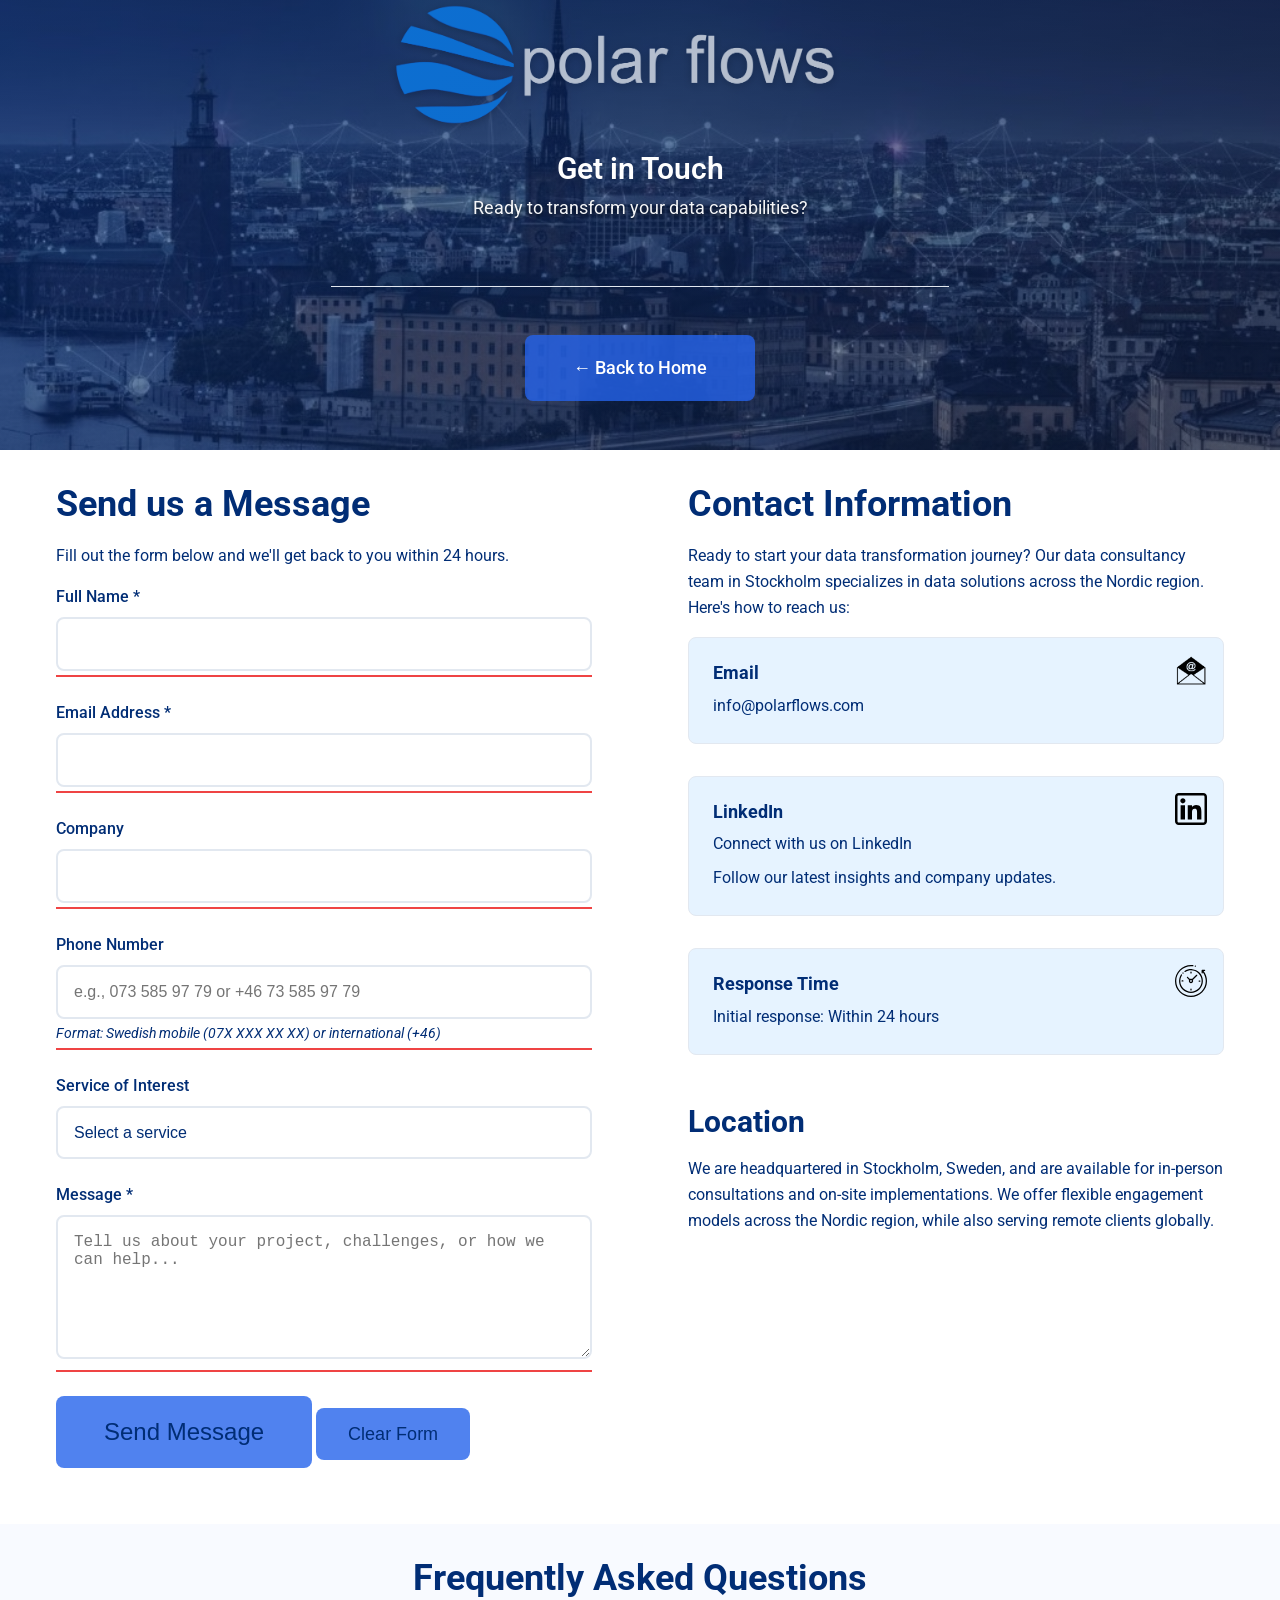
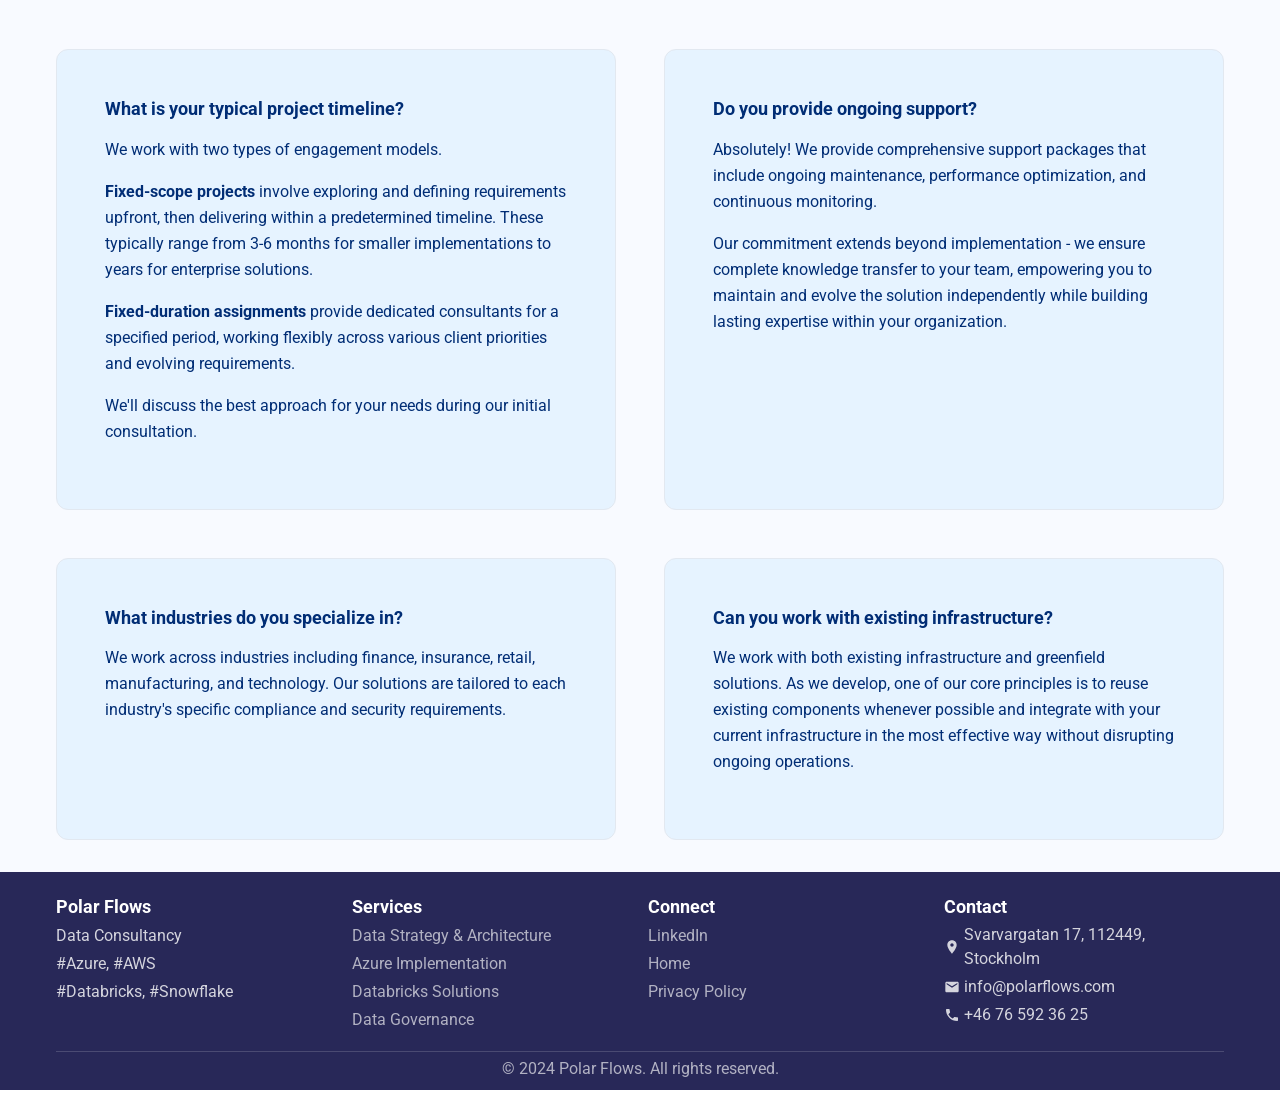
==== commit 728bfdb9: "wip" ====
--- a/contact/index.html
+++ b/contact/index.html
@@ -38,7 +38,7 @@
     <link rel="manifest" href="../manifest.webmanifest">
     
     <!-- Preload critical resources -->
-    <link rel="preload" href="../assets/css/main.css?v=1.4.3" as="style">
+    <link rel="preload" href="../assets/css/main.css?v=1.4.4" as="style">
     
     <!-- Preload critical hero background images for faster loading -->
     <link rel="preload" href="../assets/img/polarflows/Stockholm_modif.avif" as="image">
@@ -52,7 +52,7 @@
     
     <!-- Stylesheets -->
     <link rel="stylesheet" href="../assets/css/tokens.css?v=1.0.1">
-    <link rel="stylesheet" href="../assets/css/main.css?v=1.4.3">
+    <link rel="stylesheet" href="../assets/css/main.css?v=1.4.4">
     
     <!-- Google Analytics -->
     <script async src="https://www.googletagmanager.com/gtag/js?id=GA_MEASUREMENT_ID"></script>
--- a/assets/css/main.css
+++ b/assets/css/main.css
@@ -837,7 +837,7 @@
 
 .hero-logo-img {
   width: 100%;
-  max-width: min(600px, 70vw);
+  max-width: min(450px, 55vw); /* Further reduced for larger screens */
   min-width: 200px;
   height: auto;
   opacity: 0.95;
@@ -1129,7 +1129,7 @@
   }
   
   .hero-logo-img {
-    max-width: 600px;
+    max-width: 450px; /* Further reduced for medium screens */
   }
 }
 
@@ -1156,7 +1156,7 @@
   }
   
   .hero-logo-img {
-    max-width: 700px;
+    max-width: 550px; /* Further reduced for medium-large screens */
   }
 }
 
@@ -1183,7 +1183,7 @@
   }
   
   .hero-logo-img {
-    max-width: 750px;
+    max-width: 600px; /* Further reduced for large screens */
   }
 }
 
@@ -2977,14 +2977,16 @@
   font-size: var(--pf-font-size-lg);
 }
 
-/* Contact page hero title - white color */
+/* Contact page hero title - white color and smaller size */
 .contact-page .hero-title {
   color: var(--pf-white);
-}
-
-/* Privacy page hero title - white color */
+  font-size: var(--pf-font-size-3xl) !important; /* Reduced from 4xl */
+}
+
+/* Privacy page hero title - white color and smaller size */
 .privacy-page .hero-title {
   color: var(--pf-white);
+  font-size: var(--pf-font-size-3xl) !important; /* Reduced from 4xl */
 }
 
 /* Disable all logo animations on contact page */
@@ -3028,8 +3030,8 @@
 
 .hero-logo-static {
   width: 100%;
-  max-width: min(500px, 60vw); /* Slightly smaller than main page logo */
-  min-width: 200px;
+  max-width: min(600px, 70vw); /* Increased size for better visibility */
+  min-width: 250px; /* Increased minimum size */
   height: auto;
   opacity: 1 !important; /* Force full opacity to match the visual appearance of main page logo */
   filter: drop-shadow(0 2px 4px rgba(0, 0, 0, 0.3)); /* Match main page logo shadow */
@@ -3039,7 +3041,7 @@
 /* Make logo smaller and closer to top on large screens */
 @media (min-width: 1200px) {
   .hero-logo-static {
-    max-width: min(var(--pf-logo-mobile-min-width), 40vw); /* Smaller on large screens */
+    max-width: min(500px, 50vw); /* Better size for large screens */
   }
   
   .hero-logo-container {
@@ -3170,7 +3172,7 @@
 /* Responsive adjustments for static hero logo */
 @media (max-width: 1200px) {
   .hero-logo-static {
-    max-width: min(450px, 55vw);
+    max-width: min(500px, 60vw); /* Increased for better visibility */
   }
 }
 
@@ -3181,8 +3183,14 @@
   }
   
   .hero-logo-static {
-    min-width: 180px;
-    max-width: min(400px, 50vw);
+    min-width: 200px; /* Increased minimum */
+    max-width: min(450px, 60vw); /* Increased for better visibility */
+  }
+  
+  /* Smaller titles on mobile for contact and privacy pages */
+  .contact-page .hero-title,
+  .privacy-page .hero-title {
+    font-size: var(--pf-font-size-2xl) !important;
   }
 }
 
@@ -3193,8 +3201,14 @@
   }
   
   .hero-logo-static {
-    min-width: 150px;
-    max-width: min(300px, 45vw);
+    min-width: 180px; /* Increased minimum */
+    max-width: min(350px, 55vw); /* Increased for better visibility */
+  }
+  
+  /* Even smaller titles on very small screens */
+  .contact-page .hero-title,
+  .privacy-page .hero-title {
+    font-size: var(--pf-font-size-xl) !important;
   }
 }
 
--- a/assets/css/main.css
+++ b/assets/css/main.css
@@ -837,7 +837,7 @@
 
 .hero-logo-img {
   width: 100%;
-  max-width: min(600px, 70vw);
+  max-width: min(450px, 55vw); /* Further reduced for larger screens */
   min-width: 200px;
   height: auto;
   opacity: 0.95;
@@ -1129,7 +1129,7 @@
   }
   
   .hero-logo-img {
-    max-width: 600px;
+    max-width: 450px; /* Further reduced for medium screens */
   }
 }
 
@@ -1156,7 +1156,7 @@
   }
   
   .hero-logo-img {
-    max-width: 700px;
+    max-width: 550px; /* Further reduced for medium-large screens */
   }
 }
 
@@ -1183,7 +1183,7 @@
   }
   
   .hero-logo-img {
-    max-width: 750px;
+    max-width: 600px; /* Further reduced for large screens */
   }
 }
 
@@ -2977,14 +2977,16 @@
   font-size: var(--pf-font-size-lg);
 }
 
-/* Contact page hero title - white color */
+/* Contact page hero title - white color and smaller size */
 .contact-page .hero-title {
   color: var(--pf-white);
-}
-
-/* Privacy page hero title - white color */
+  font-size: var(--pf-font-size-3xl) !important; /* Reduced from 4xl */
+}
+
+/* Privacy page hero title - white color and smaller size */
 .privacy-page .hero-title {
   color: var(--pf-white);
+  font-size: var(--pf-font-size-3xl) !important; /* Reduced from 4xl */
 }
 
 /* Disable all logo animations on contact page */
@@ -3028,8 +3030,8 @@
 
 .hero-logo-static {
   width: 100%;
-  max-width: min(500px, 60vw); /* Slightly smaller than main page logo */
-  min-width: 200px;
+  max-width: min(600px, 70vw); /* Increased size for better visibility */
+  min-width: 250px; /* Increased minimum size */
   height: auto;
   opacity: 1 !important; /* Force full opacity to match the visual appearance of main page logo */
   filter: drop-shadow(0 2px 4px rgba(0, 0, 0, 0.3)); /* Match main page logo shadow */
@@ -3039,7 +3041,7 @@
 /* Make logo smaller and closer to top on large screens */
 @media (min-width: 1200px) {
   .hero-logo-static {
-    max-width: min(var(--pf-logo-mobile-min-width), 40vw); /* Smaller on large screens */
+    max-width: min(500px, 50vw); /* Better size for large screens */
   }
   
   .hero-logo-container {
@@ -3170,7 +3172,7 @@
 /* Responsive adjustments for static hero logo */
 @media (max-width: 1200px) {
   .hero-logo-static {
-    max-width: min(450px, 55vw);
+    max-width: min(500px, 60vw); /* Increased for better visibility */
   }
 }
 
@@ -3181,8 +3183,14 @@
   }
   
   .hero-logo-static {
-    min-width: 180px;
-    max-width: min(400px, 50vw);
+    min-width: 200px; /* Increased minimum */
+    max-width: min(450px, 60vw); /* Increased for better visibility */
+  }
+  
+  /* Smaller titles on mobile for contact and privacy pages */
+  .contact-page .hero-title,
+  .privacy-page .hero-title {
+    font-size: var(--pf-font-size-2xl) !important;
   }
 }
 
@@ -3193,8 +3201,14 @@
   }
   
   .hero-logo-static {
-    min-width: 150px;
-    max-width: min(300px, 45vw);
+    min-width: 180px; /* Increased minimum */
+    max-width: min(350px, 55vw); /* Increased for better visibility */
+  }
+  
+  /* Even smaller titles on very small screens */
+  .contact-page .hero-title,
+  .privacy-page .hero-title {
+    font-size: var(--pf-font-size-xl) !important;
   }
 }
 
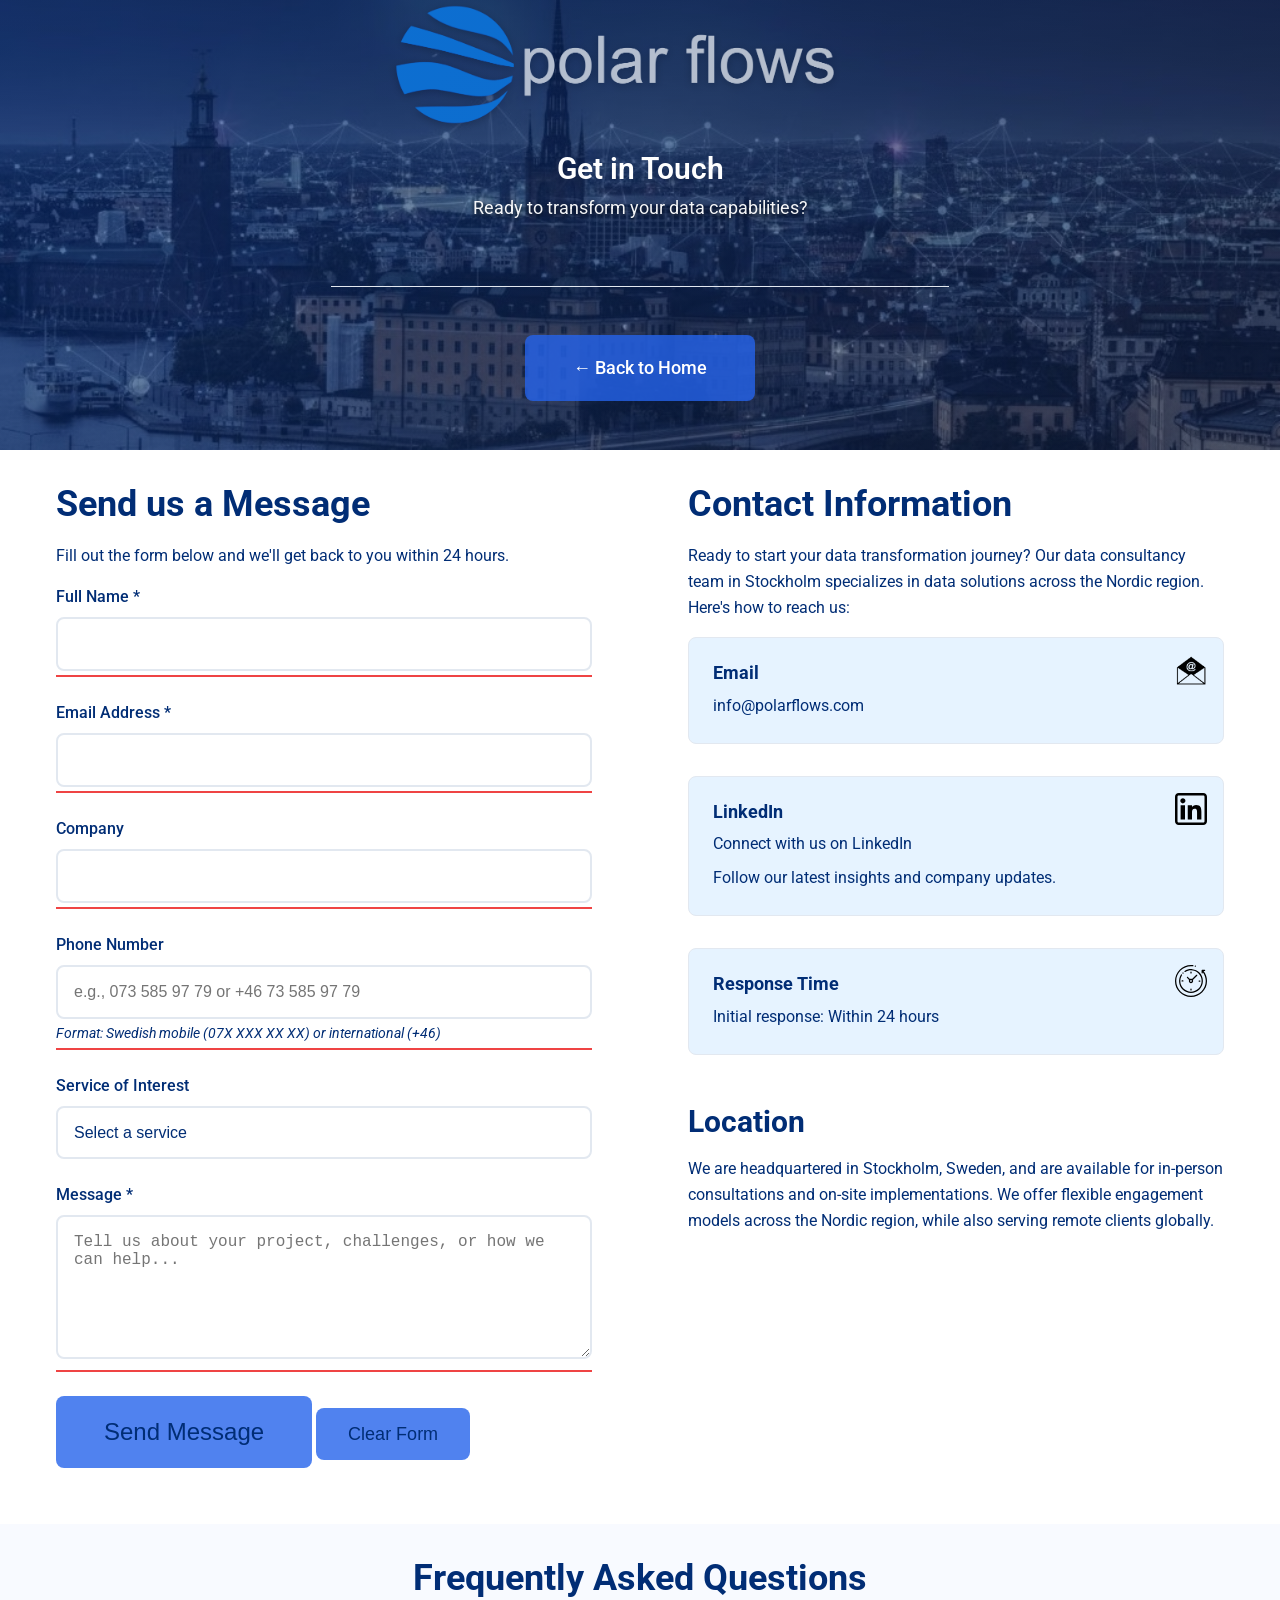
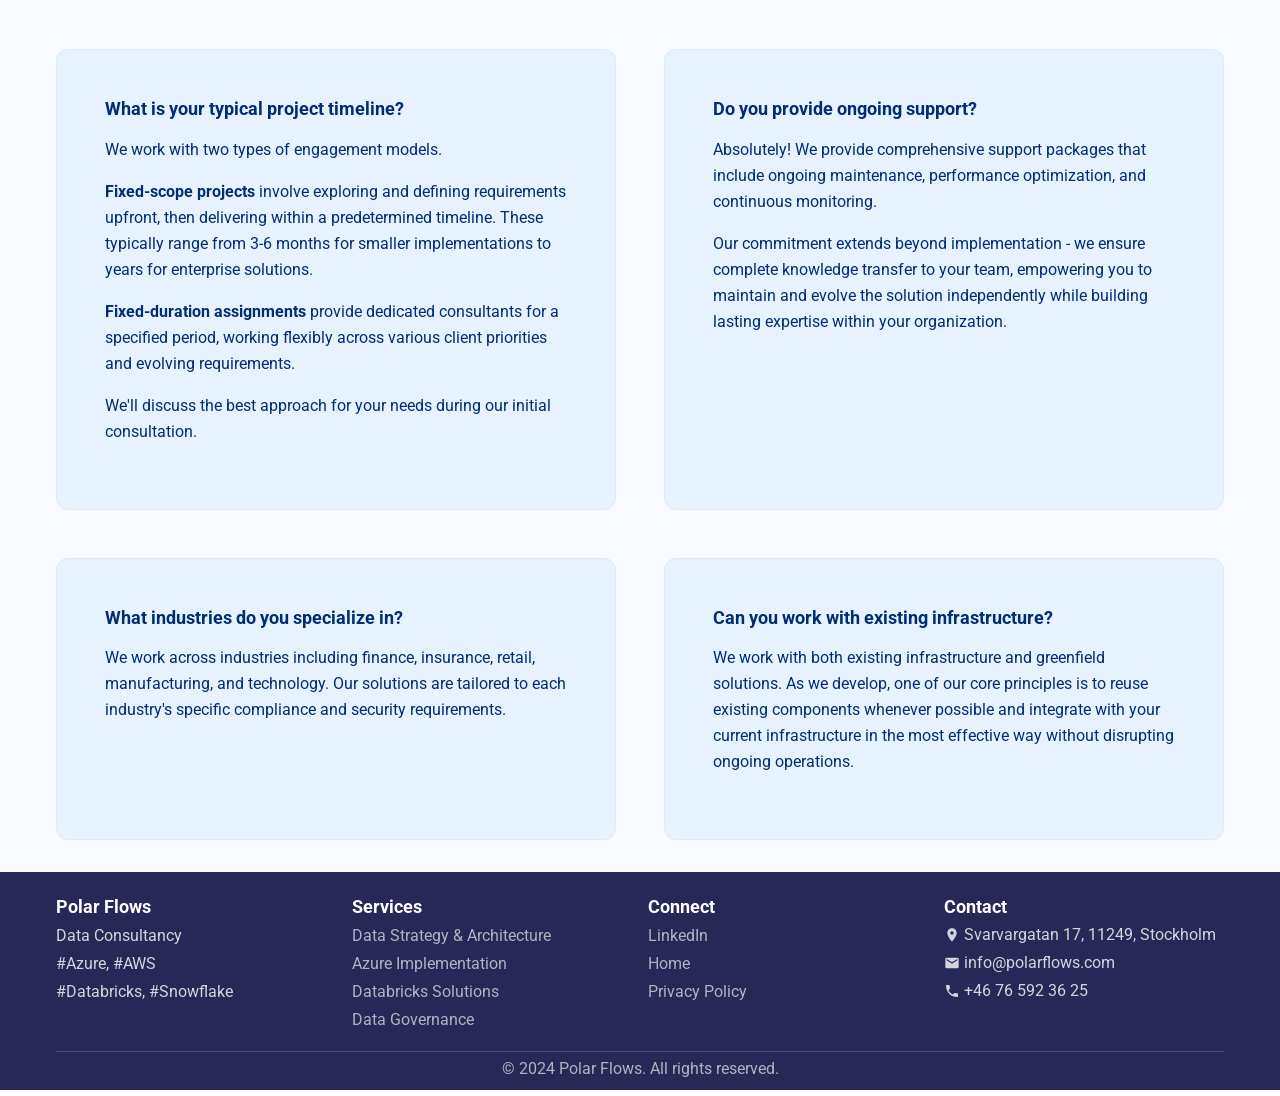
==== commit 536dfbf9: "changed postalcode typo" ====
--- a/contact/index.html
+++ b/contact/index.html
@@ -132,6 +132,7 @@
                         <p>Fill out the form below and we'll get back to you within 24 hours.</p>
                         
                         <form id="contact-form" class="contact-form" lang="en" novalidate>
+                            <input type="hidden" name="form_secret" value="polarflows123" />
                             <div class="form-group">
                                 <label for="fullName" class="form-label">Full Name *</label>
                                 <input type="text" id="fullName" name="fullName" class="form-input" required aria-describedby="name-error">
@@ -289,7 +290,7 @@
                              <svg class="contact-icon" width="16" height="16" viewBox="0 0 24 24" fill="currentColor">
                                  <path d="M12 2C8.13 2 5 5.13 5 9c0 5.25 7 13 7 13s7-7.75 7-13c0-3.87-3.13-7-7-7zm0 9.5c-1.38 0-2.5-1.12-2.5-2.5s1.12-2.5 2.5-2.5 2.5 1.12 2.5 2.5-1.12 2.5-2.5 2.5z"/>
                              </svg>
-                             <span>Svarvargatan 17, 112449, Stockholm</span>
+                             <span>Svarvargatan 17, 11249, Stockholm</span>
                          </div>
                          <div class="contact-item">
                              <svg class="contact-icon" width="16" height="16" viewBox="0 0 24 24" fill="currentColor">
